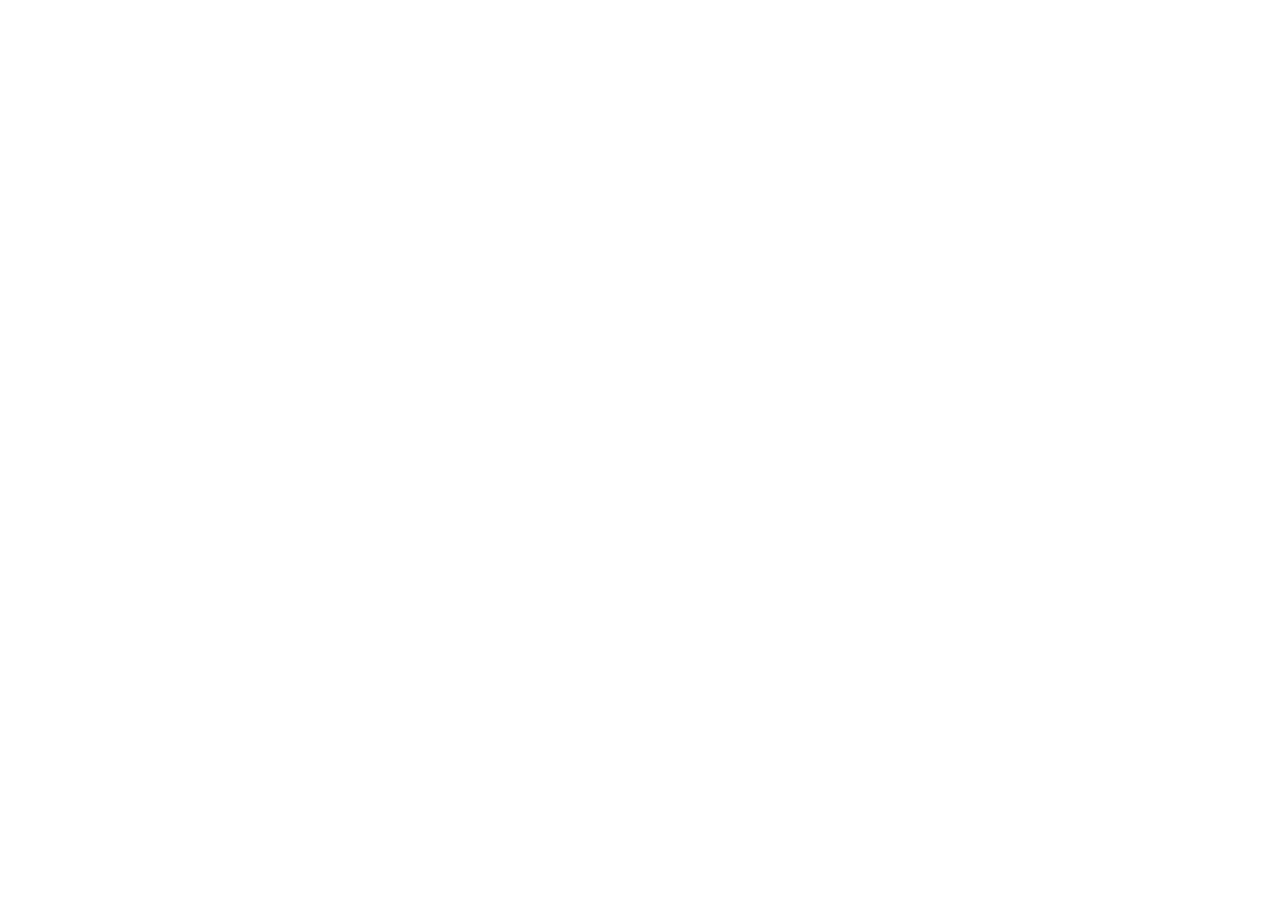
==== index.html @ 06e563d4 "folder structure of addis eats front end using html,js and css" ====
<!DOCTYPE html>
<html lang="en">
<head>
    <meta charset="UTF-8">
    <meta name="viewport" content="width=device-width, initial-scale=1.0">
    <title>Addis Eats</title>
    <style src="styles.css"></style>
</head>
<body>
    
</body>
</html>
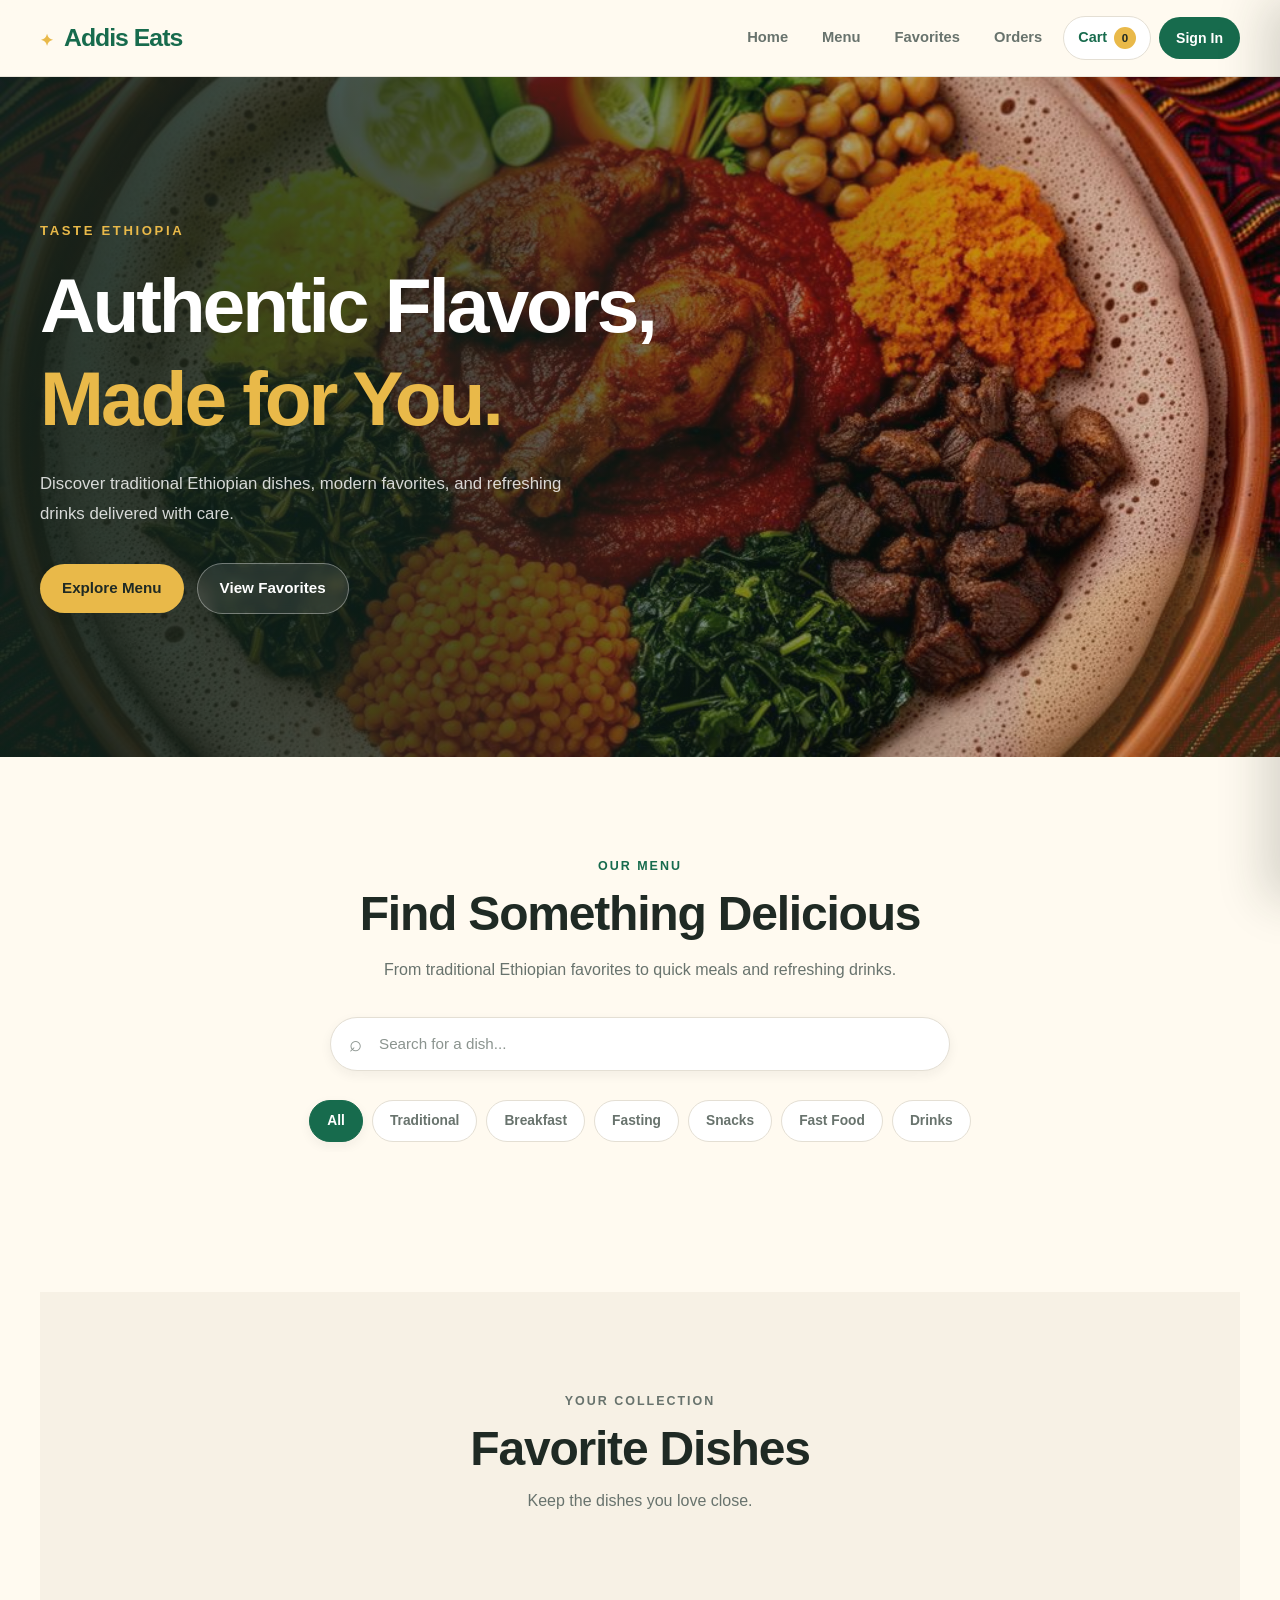
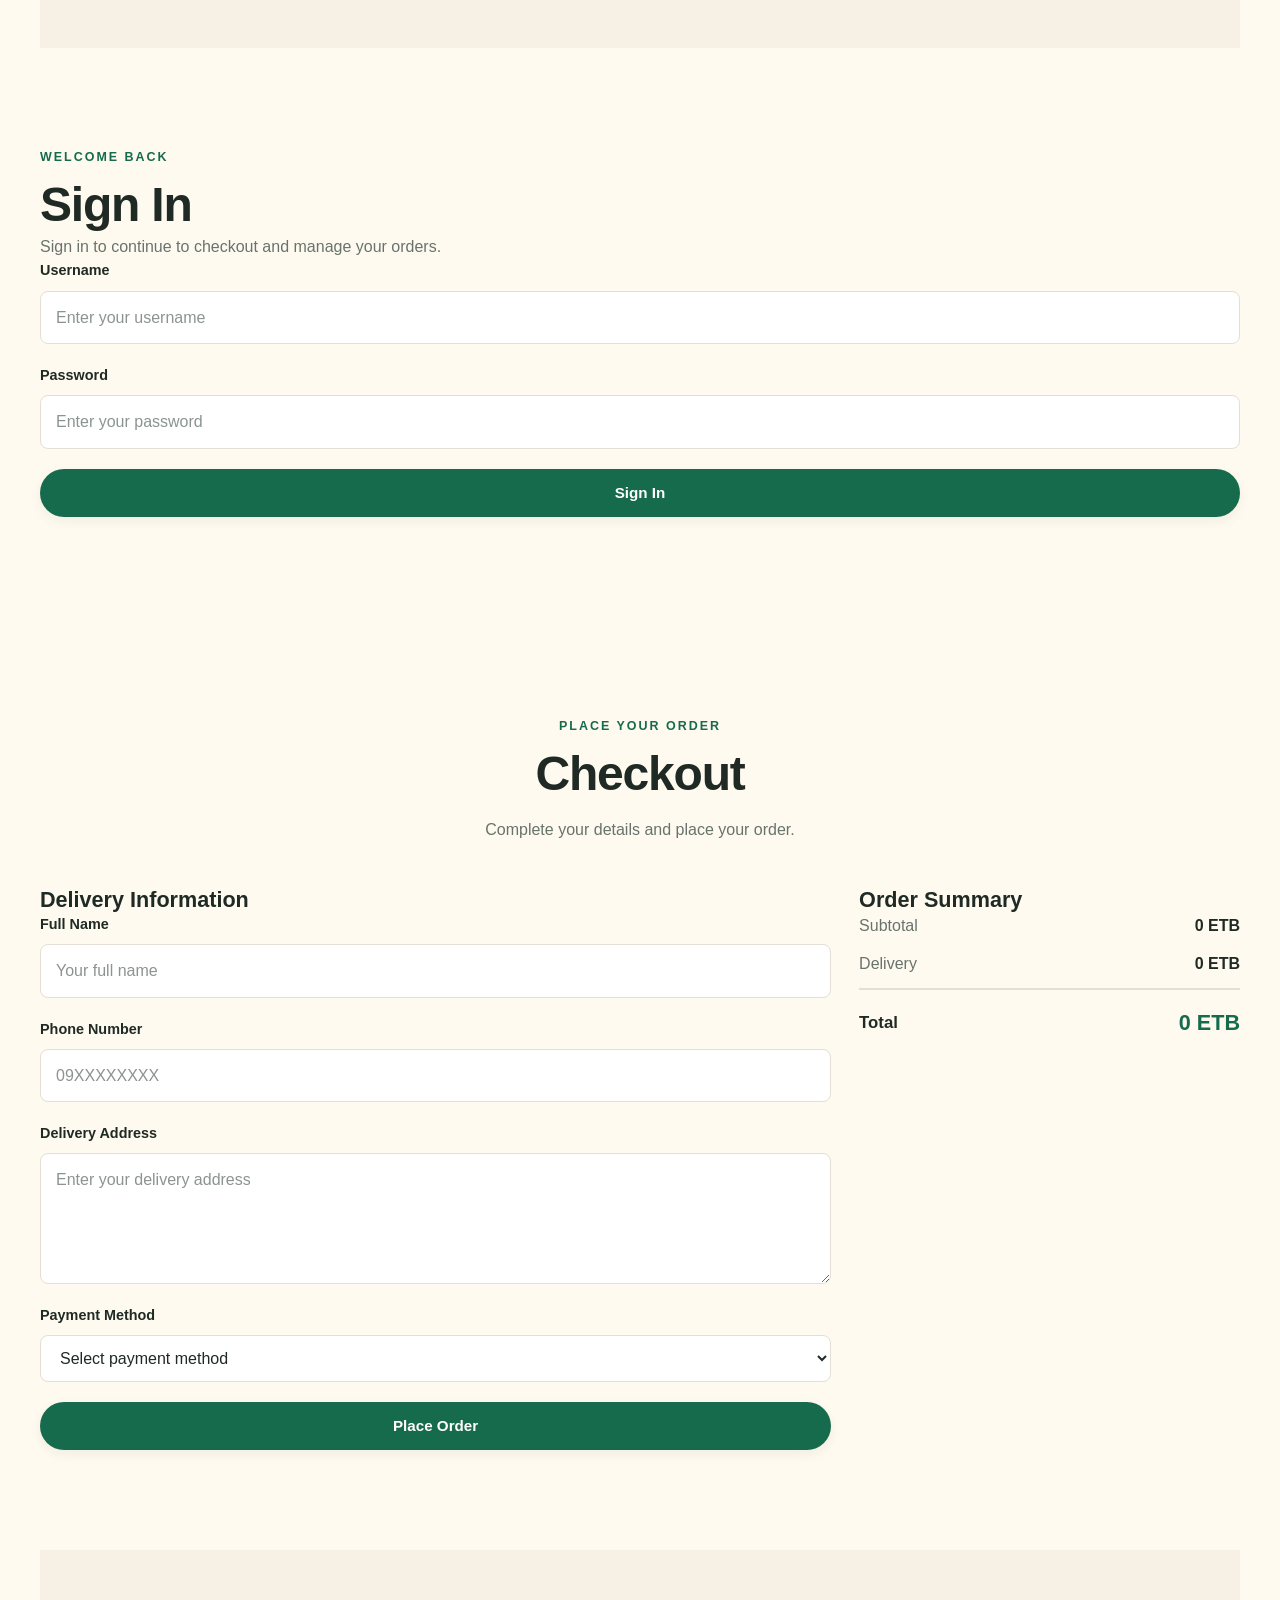
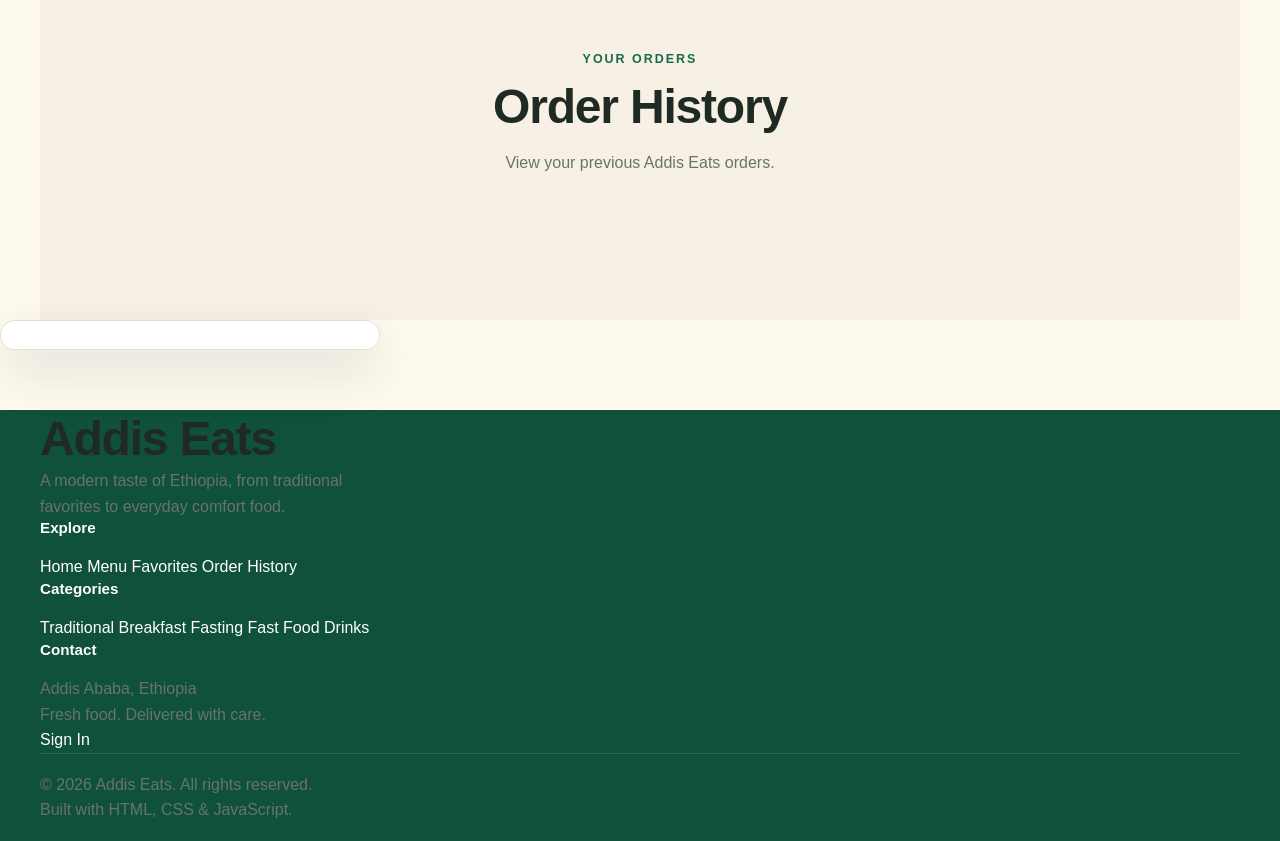
==== commit d8ff11b0: "add html and css" ====
--- a/index.html
+++ b/index.html
@@ -1,12 +1,854 @@
-<!DOCTYPE html>
+<!doctype html>
 <html lang="en">
-<head>
-    <meta charset="UTF-8">
-    <meta name="viewport" content="width=device-width, initial-scale=1.0">
+  <head>
+    <meta charset="UTF-8" />
+
+    <meta name="viewport" content="width=device-width, initial-scale=1.0" />
+
+    <meta
+      name="description"
+      content="Addis Eats - Ethiopian food ordering website"
+    />
+
     <title>Addis Eats</title>
-    <style src="styles.css"></style>
-</head>
-<body>
-    
-</body>
-</html>+
+    <link rel="stylesheet" href="css/style.css" />
+  </head>
+
+  <body>
+    <!-- =====================================================
+         NAVBAR
+    ====================================================== -->
+
+    <header class="navbar">
+      <div class="navbar-container">
+        <a href="#home" class="logo"> Addis Eats </a>
+
+        <nav class="nav-links" id="nav-links" aria-label="Main navigation">
+          <a href="#home"> Home </a>
+
+          <a href="#menu"> Menu </a>
+
+          <a href="#favorites"> Favorites </a>
+
+          <a href="#orders"> Orders </a>
+
+          <button type="button" class="cart-button" id="cart-button">
+            Cart
+            <span id="cart-count">0</span>
+          </button>
+
+          <button
+            type="button"
+            class="signin-nav-button"
+            id="signin-nav-button"
+          >
+            Sign In
+          </button>
+        </nav>
+
+        <button
+          type="button"
+          class="mobile-menu-button"
+          id="mobile-menu-button"
+          aria-label="Open navigation menu"
+          aria-expanded="false"
+        >
+          ☰
+        </button>
+      </div>
+    </header>
+
+    <!-- =====================================================
+         MAIN CONTENT
+    ====================================================== -->
+
+    <main>
+      <!-- =================================================
+             HOME / HERO
+        ================================================== -->
+
+      <section class="hero" id="home">
+        <div class="hero-content">
+          <p class="hero-label">Taste Ethiopia</p>
+
+          <h1>
+            Authentic Flavors,
+            <span>Made for You.</span>
+          </h1>
+
+          <p class="hero-description">
+            Discover traditional Ethiopian dishes, modern favorites, and
+            refreshing drinks delivered with care.
+          </p>
+
+          <div class="hero-actions">
+            <a href="#menu" class="primary-button"> Explore Menu </a>
+
+            <a href="#favorites" class="secondary-button"> View Favorites </a>
+          </div>
+        </div>
+      </section>
+
+      <!-- =================================================
+             MENU
+        ================================================== -->
+
+      <section class="menu-section" id="menu">
+        <div class="section-heading">
+          <p class="section-label">Our Menu</p>
+
+          <h2>Find Something Delicious</h2>
+
+          <p>
+            From traditional Ethiopian favorites to quick meals and refreshing
+            drinks.
+          </p>
+        </div>
+
+        <!-- SEARCH -->
+
+        <div class="menu-controls">
+          <label for="search-input" class="visually-hidden">
+            Search dishes
+          </label>
+
+          <input
+            type="search"
+            id="search-input"
+            class="search-input"
+            placeholder="Search for a dish..."
+            autocomplete="off"
+          />
+        </div>
+
+        <!-- CATEGORIES -->
+
+        <div
+          class="category-bar"
+          id="category-bar"
+          aria-label="Food categories"
+        >
+          <button
+            type="button"
+            class="category-button active"
+            data-category="all"
+          >
+            All
+          </button>
+
+          <button
+            type="button"
+            class="category-button"
+            data-category="traditional"
+          >
+            Traditional
+          </button>
+
+          <button
+            type="button"
+            class="category-button"
+            data-category="breakfast"
+          >
+            Breakfast
+          </button>
+
+          <button type="button" class="category-button" data-category="fasting">
+            Fasting
+          </button>
+
+          <button type="button" class="category-button" data-category="snacks">
+            Snacks
+          </button>
+
+          <button
+            type="button"
+            class="category-button"
+            data-category="fast-food"
+          >
+            Fast Food
+          </button>
+
+          <button type="button" class="category-button" data-category="drinks">
+            Drinks
+          </button>
+        </div>
+
+        <!-- DISH LIST -->
+
+        <div class="dish-list" id="dish-list">
+          <!-- JavaScript will render dishes -->
+        </div>
+
+        <!-- EMPTY STATE -->
+
+        <div class="empty-state" id="menu-empty-state" hidden>
+          <div class="empty-state-icon">🍽️</div>
+
+          <h3>No dishes found</h3>
+
+          <p>Try another search or choose another category.</p>
+        </div>
+
+        <!-- ERROR STATE -->
+
+        <div class="error-state" id="menu-error-state" hidden>
+          <div class="error-state-icon">⚠️</div>
+
+          <h3>Something went wrong</h3>
+
+          <p>We couldn't load the menu right now.</p>
+
+          <button type="button" id="retry-menu" class="primary-button">
+            Try Again
+          </button>
+        </div>
+      </section>
+
+      <!-- =================================================
+             FAVORITES
+        ================================================== -->
+
+      <section class="favorites-section" id="favorites">
+        <div class="section-heading">
+          <p class="section-label">Your Collection</p>
+
+          <h2>Favorite Dishes</h2>
+
+          <p>Keep the dishes you love close.</p>
+        </div>
+
+        <div class="favorites-list" id="favorites-list">
+          <!-- JavaScript will render favorites -->
+        </div>
+
+        <div class="empty-state" id="favorites-empty-state" hidden>
+          <div class="empty-state-icon">♡</div>
+
+          <h3>No favorites yet</h3>
+
+          <p>Tap the heart on a dish to save it here.</p>
+        </div>
+      </section>
+
+      <!-- =================================================
+             SIGN IN
+        ================================================== -->
+
+      <section class="auth-section" id="signin">
+        <div class="auth-card">
+          <div class="auth-heading">
+            <p class="section-label">Welcome Back</p>
+
+            <h2>Sign In</h2>
+
+            <p>Sign in to continue to checkout and manage your orders.</p>
+          </div>
+
+          <form id="signin-form" class="auth-form">
+            <div class="form-group">
+              <label for="username"> Username </label>
+
+              <input
+                type="text"
+                id="username"
+                name="username"
+                placeholder="Enter your username"
+                required
+              />
+            </div>
+
+            <div class="form-group">
+              <label for="password"> Password </label>
+
+              <input
+                type="password"
+                id="password"
+                name="password"
+                placeholder="Enter your password"
+                required
+              />
+            </div>
+
+            <p class="form-error" id="signin-error" hidden></p>
+
+            <button type="submit" class="primary-button full-width">
+              Sign In
+            </button>
+          </form>
+        </div>
+      </section>
+
+      <!-- =================================================
+             CHECKOUT / PLACE ORDER
+        ================================================== -->
+
+      <section class="checkout-section" id="checkout">
+        <div class="section-heading">
+          <p class="section-label">Place Your Order</p>
+
+          <h2>Checkout</h2>
+
+          <p>Complete your details and place your order.</p>
+        </div>
+
+        <div class="checkout-layout">
+          <!-- CHECKOUT FORM -->
+
+          <div class="checkout-card">
+            <h3>Delivery Information</h3>
+
+            <form id="checkout-form" class="checkout-form">
+              <div class="form-group">
+                <label for="customer-name"> Full Name </label>
+
+                <input
+                  type="text"
+                  id="customer-name"
+                  name="customerName"
+                  placeholder="Your full name"
+                  required
+                />
+              </div>
+
+              <div class="form-group">
+                <label for="customer-phone"> Phone Number </label>
+
+                <input
+                  type="tel"
+                  id="customer-phone"
+                  name="phone"
+                  placeholder="09XXXXXXXX"
+                  required
+                />
+              </div>
+
+              <div class="form-group">
+                <label for="customer-address"> Delivery Address </label>
+
+                <textarea
+                  id="customer-address"
+                  name="address"
+                  rows="4"
+                  placeholder="Enter your delivery address"
+                  required
+                ></textarea>
+              </div>
+
+              <div class="form-group">
+                <label for="payment-method"> Payment Method </label>
+
+                <select id="payment-method" name="paymentMethod" required>
+                  <option value="">Select payment method</option>
+
+                  <option value="cash">Cash on Delivery</option>
+
+                  <option value="telebirr">Telebirr</option>
+
+                  <option value="card">Card</option>
+                </select>
+              </div>
+
+              <p class="form-error" id="checkout-error" hidden></p>
+
+              <button type="submit" class="primary-button full-width">
+                Place Order
+              </button>
+            </form>
+          </div>
+
+          <!-- ORDER SUMMARY -->
+
+          <aside class="order-summary-card">
+            <h3>Order Summary</h3>
+
+            <div class="checkout-items" id="checkout-items">
+              <!-- JavaScript will render checkout items -->
+            </div>
+
+            <div class="summary-row">
+              <span> Subtotal </span>
+
+              <strong id="checkout-subtotal"> 0 ETB </strong>
+            </div>
+
+            <div class="summary-row">
+              <span> Delivery </span>
+
+              <strong id="checkout-delivery"> 0 ETB </strong>
+            </div>
+
+            <div class="summary-total">
+              <span> Total </span>
+
+              <strong id="checkout-total"> 0 ETB </strong>
+            </div>
+          </aside>
+        </div>
+      </section>
+
+      <!-- =================================================
+             ORDER CONFIRMATION
+        ================================================== -->
+
+      <section class="confirmation-section" id="order-confirmation" hidden>
+        <div class="confirmation-card">
+          <div class="confirmation-icon">✓</div>
+
+          <p class="section-label">Order Confirmed</p>
+
+          <h2>Thank You for Your Order!</h2>
+
+          <p>Your order has been received and is being prepared.</p>
+
+          <div class="confirmation-details">
+            <div>
+              <span> Order Number </span>
+
+              <strong id="confirmation-order-id"> — </strong>
+            </div>
+
+            <div>
+              <span> Total </span>
+
+              <strong id="confirmation-total"> 0 ETB </strong>
+            </div>
+          </div>
+
+          <div class="confirmation-actions">
+            <a href="#orders" class="primary-button"> View Order History </a>
+
+            <a href="#menu" class="secondary-button"> Continue Shopping </a>
+          </div>
+        </div>
+      </section>
+
+      <!-- =================================================
+             ORDER HISTORY
+        ================================================== -->
+
+      <section class="orders-section" id="orders">
+        <div class="section-heading">
+          <p class="section-label">Your Orders</p>
+
+          <h2>Order History</h2>
+
+          <p>View your previous Addis Eats orders.</p>
+        </div>
+
+        <div class="orders-list" id="orders-list">
+          <!-- JavaScript will render orders -->
+        </div>
+
+        <div class="empty-state" id="orders-empty-state" hidden>
+          <div class="empty-state-icon">📦</div>
+
+          <h3>No orders yet</h3>
+
+          <p>Your completed orders will appear here.</p>
+
+          <a href="#menu" class="primary-button"> Explore Menu </a>
+        </div>
+      </section>
+    </main>
+
+    <!-- =====================================================
+         CART OVERLAY
+    ====================================================== -->
+
+    <div class="cart-overlay" id="cart-overlay" hidden></div>
+
+    <!-- =====================================================
+         CART DRAWER
+    ====================================================== -->
+
+    <aside
+      class="cart-drawer"
+      id="cart-drawer"
+      aria-label="Shopping cart"
+      aria-hidden="true"
+    >
+      <div class="cart-drawer-header">
+        <div>
+          <p class="cart-label">Your Selection</p>
+
+          <h2>Your Cart</h2>
+        </div>
+
+        <button
+          type="button"
+          id="close-cart"
+          class="close-cart-button"
+          aria-label="Close cart"
+        >
+          ×
+        </button>
+      </div>
+
+      <div class="cart-drawer-items" id="cart-drawer-items">
+        <!-- JavaScript will render cart items -->
+      </div>
+
+      <div class="cart-empty-state" id="cart-empty-state" hidden>
+        <div>🛒</div>
+
+        <h3>Your cart is empty</h3>
+
+        <p>Add something delicious from the menu.</p>
+      </div>
+
+      <div class="cart-drawer-footer">
+        <div class="cart-drawer-total">
+          <span> Total </span>
+
+          <strong id="cart-total"> 0 ETB </strong>
+        </div>
+
+        <button type="button" class="checkout-button" id="checkout-button">
+          Proceed to Checkout
+        </button>
+      </div>
+    </aside>
+
+    <!-- =====================================================
+         DISH DETAILS MODAL
+    ====================================================== -->
+
+    <div class="modal-overlay" id="dish-modal" hidden>
+      <div
+        class="dish-modal"
+        role="dialog"
+        aria-modal="true"
+        aria-labelledby="dish-modal-title"
+      >
+        <button
+          type="button"
+          class="modal-close"
+          id="close-dish-modal"
+          aria-label="Close dish details"
+        >
+          ×
+        </button>
+
+        <div id="dish-modal-content">
+          <!-- JavaScript will render dish details -->
+        </div>
+      </div>
+    </div>
+
+    <!-- =====================================================
+         TOAST / IMMEDIATE FEEDBACK
+    ====================================================== -->
+
+    <div class="toast" id="toast" role="status" aria-live="polite"></div>
+
+    <!-- =====================================================
+         ADMIN LOGIN
+    ====================================================== -->
+
+    <section class="admin-login-section" id="admin-login" hidden>
+      <div class="admin-auth-card">
+        <p class="section-label">Administration</p>
+
+        <h2>Admin Login</h2>
+
+        <p>Sign in to manage Addis Eats.</p>
+
+        <form id="admin-login-form" class="auth-form">
+          <div class="form-group">
+            <label for="admin-username"> Username </label>
+
+            <input type="text" id="admin-username" required />
+          </div>
+
+          <div class="form-group">
+            <label for="admin-password"> Password </label>
+
+            <input type="password" id="admin-password" required />
+          </div>
+
+          <p class="form-error" id="admin-login-error" hidden></p>
+
+          <button type="submit" class="primary-button full-width">
+            Admin Sign In
+          </button>
+        </form>
+      </div>
+    </section>
+
+    <!-- =====================================================
+         ADMIN DASHBOARD
+    ====================================================== -->
+
+    <section class="admin-dashboard" id="admin-dashboard" hidden>
+      <div class="admin-dashboard-header">
+        <div>
+          <p class="section-label">Administration</p>
+
+          <h2>Addis Eats Dashboard</h2>
+
+          <p>Manage dishes, orders, and restaurant activity.</p>
+        </div>
+
+        <button type="button" id="admin-logout" class="secondary-button">
+          Admin Logout
+        </button>
+      </div>
+
+      <!-- ADMIN STATISTICS -->
+
+      <div class="admin-stats">
+        <div class="admin-stat-card">
+          <span> Total Orders </span>
+
+          <strong id="admin-total-orders"> 0 </strong>
+        </div>
+
+        <div class="admin-stat-card">
+          <span> Total Revenue </span>
+
+          <strong id="admin-total-revenue"> 0 ETB </strong>
+        </div>
+
+        <div class="admin-stat-card">
+          <span> Active Dishes </span>
+
+          <strong id="admin-active-dishes"> 0 </strong>
+        </div>
+
+        <div class="admin-stat-card">
+          <span> Pending Orders </span>
+
+          <strong id="admin-pending-orders"> 0 </strong>
+        </div>
+      </div>
+
+      <!-- =================================================
+             SALES / REVENUE CHART
+        ================================================== -->
+
+      <div class="admin-panel">
+        <div class="admin-panel-header">
+          <div>
+            <p class="section-label">Performance</p>
+
+            <h3>Sales by Dish</h3>
+          </div>
+        </div>
+
+        <div class="chart-container">
+          <canvas id="sales-chart" aria-label="Sales revenue chart"></canvas>
+        </div>
+      </div>
+
+      <!-- =================================================
+             DISH MANAGEMENT
+        ================================================== -->
+
+      <div class="admin-panel">
+        <div class="admin-panel-header">
+          <div>
+            <p class="section-label">Menu Management</p>
+
+            <h3>Manage Dishes</h3>
+          </div>
+
+          <button type="button" id="add-dish-button" class="primary-button">
+            Add Dish
+          </button>
+        </div>
+
+        <div class="admin-dish-list" id="admin-dish-list">
+          <!-- JavaScript will render admin dishes -->
+        </div>
+      </div>
+
+      <!-- =================================================
+             ORDER MANAGEMENT
+        ================================================== -->
+
+      <div class="admin-panel">
+        <div class="admin-panel-header">
+          <div>
+            <p class="section-label">Order Management</p>
+
+            <h3>Customer Orders</h3>
+          </div>
+        </div>
+
+        <div class="admin-order-list" id="admin-order-list">
+          <!-- JavaScript will render admin orders -->
+        </div>
+      </div>
+    </section>
+
+    <!-- =====================================================
+         ADMIN DISH FORM MODAL
+    ====================================================== -->
+
+    <div class="modal-overlay" id="admin-dish-modal" hidden>
+      <div
+        class="admin-dish-modal"
+        role="dialog"
+        aria-modal="true"
+        aria-labelledby="admin-dish-modal-title"
+      >
+        <button
+          type="button"
+          class="modal-close"
+          id="close-admin-dish-modal"
+          aria-label="Close dish form"
+        >
+          ×
+        </button>
+
+        <p class="section-label">Menu Management</p>
+
+        <h2 id="admin-dish-modal-title">Add Dish</h2>
+
+        <form id="admin-dish-form" class="admin-dish-form">
+          <input type="hidden" id="admin-dish-id" />
+
+          <div class="form-group">
+            <label for="admin-dish-name"> Dish Name </label>
+
+            <input type="text" id="admin-dish-name" required />
+          </div>
+
+          <div class="form-group">
+            <label for="admin-dish-description"> Description </label>
+
+            <textarea id="admin-dish-description" rows="3" required></textarea>
+          </div>
+
+          <div class="form-group">
+            <label for="admin-dish-price"> Price </label>
+
+            <input type="number" id="admin-dish-price" min="0" required />
+          </div>
+
+          <div class="form-group">
+            <label for="admin-dish-category"> Category </label>
+
+            <select id="admin-dish-category" required>
+              <option value="">Select category</option>
+
+              <option value="traditional">Traditional</option>
+
+              <option value="breakfast">Breakfast</option>
+
+              <option value="fasting">Fasting</option>
+
+              <option value="snacks">Snacks</option>
+
+              <option value="fast-food">Fast Food</option>
+
+              <option value="drinks">Drinks</option>
+            </select>
+          </div>
+
+          <div class="form-group checkbox-group">
+            <label>
+              <input type="checkbox" id="admin-dish-spicy" />
+
+              Spicy
+            </label>
+          </div>
+
+          <div class="form-group checkbox-group">
+            <label>
+              <input type="checkbox" id="admin-dish-enabled" checked />
+
+              Dish Enabled
+            </label>
+          </div>
+
+          <div class="admin-form-actions">
+            <button
+              type="button"
+              id="cancel-admin-dish"
+              class="secondary-button"
+            >
+              Cancel
+            </button>
+
+            <button type="submit" class="primary-button">Save Dish</button>
+          </div>
+        </form>
+      </div>
+    </div>
+
+    <!-- =====================================================
+         FOOTER
+    ====================================================== -->
+
+    <footer class="footer">
+      <div class="footer-content">
+        <!-- BRAND -->
+
+        <div class="footer-brand">
+          <h2>Addis Eats</h2>
+
+          <p>
+            A modern taste of Ethiopia, from traditional favorites to everyday
+            comfort food.
+          </p>
+        </div>
+
+        <!-- QUICK LINKS -->
+
+        <div class="footer-column">
+          <h3>Explore</h3>
+
+          <a href="#home"> Home </a>
+
+          <a href="#menu"> Menu </a>
+
+          <a href="#favorites"> Favorites </a>
+
+          <a href="#orders"> Order History </a>
+        </div>
+
+        <!-- CATEGORIES -->
+
+        <div class="footer-column">
+          <h3>Categories</h3>
+
+          <a href="#menu"> Traditional </a>
+
+          <a href="#menu"> Breakfast </a>
+
+          <a href="#menu"> Fasting </a>
+
+          <a href="#menu"> Fast Food </a>
+
+          <a href="#menu"> Drinks </a>
+        </div>
+
+        <!-- CONTACT -->
+
+        <div class="footer-column">
+          <h3>Contact</h3>
+
+          <p>Addis Ababa, Ethiopia</p>
+
+          <p>Fresh food. Delivered with care.</p>
+
+          <a href="#signin"> Sign In </a>
+        </div>
+      </div>
+
+      <div class="footer-bottom">
+        <p>© 2026 Addis Eats. All rights reserved.</p>
+
+        <p>Built with HTML, CSS & JavaScript.</p>
+      </div>
+    </footer>
+
+    <!-- =====================================================
+         JAVASCRIPT
+    ====================================================== -->
+
+    <script src="js/app.js" defer></script>
+  </body>
+</html>
--- a/css/style.css
+++ b/css/style.css
@@ -0,0 +1,4409 @@
+/* =====================================================
+   ADDIS EATS
+   Global Styles & Design Foundation
+===================================================== */
+
+/* =====================================================
+   1. ROOT VARIABLES
+===================================================== */
+
+:root {
+  --primary: #176b4d;
+  --primary-dark: #0f5139;
+  --primary-light: #e8f3ee;
+
+  --accent: #e9b949;
+  --accent-light: #fff4d6;
+
+  --background: #fffaf0;
+  --surface: #ffffff;
+  --surface-soft: #f7f1e5;
+
+  --text: #1f2a24;
+  --text-light: #68736d;
+  --text-muted: #8b948f;
+
+  --border: #e4dfd4;
+
+  --danger: #c94b4b;
+  --danger-light: #fbeaea;
+
+  --success: #2f8f5b;
+  --success-light: #e8f5ed;
+
+  --shadow-sm: 0 4px 12px rgba(31, 42, 36, 0.06);
+  --shadow-md: 0 10px 30px rgba(31, 42, 36, 0.1);
+  --shadow-lg: 0 20px 50px rgba(31, 42, 36, 0.15);
+
+  --radius-sm: 8px;
+  --radius-md: 14px;
+  --radius-lg: 22px;
+  --radius-xl: 30px;
+
+  --max-width: 1200px;
+
+  --transition: 0.25s ease;
+}
+
+/* =====================================================
+   2. RESET
+===================================================== */
+
+* {
+  margin: 0;
+  padding: 0;
+  box-sizing: border-box;
+}
+
+html {
+  scroll-behavior: smooth;
+}
+
+body {
+  min-height: 100vh;
+
+  background: var(--background);
+
+  color: var(--text);
+
+  font-family: Inter, Arial, Helvetica, sans-serif;
+
+  line-height: 1.6;
+
+  overflow-x: hidden;
+}
+
+img {
+  display: block;
+  max-width: 100%;
+}
+
+button,
+input,
+textarea,
+select {
+  font: inherit;
+}
+
+button {
+  border: none;
+  cursor: pointer;
+}
+
+a {
+  color: inherit;
+  text-decoration: none;
+}
+
+/* =====================================================
+   3. TYPOGRAPHY
+===================================================== */
+
+h1,
+h2,
+h3,
+h4 {
+  color: var(--text);
+  line-height: 1.2;
+}
+
+h1 {
+  font-size: clamp(2.5rem, 6vw, 5rem);
+  font-weight: 800;
+  letter-spacing: -0.04em;
+}
+
+h2 {
+  font-size: clamp(2rem, 4vw, 3rem);
+  font-weight: 750;
+  letter-spacing: -0.025em;
+}
+
+h3 {
+  font-size: 1.35rem;
+  font-weight: 700;
+}
+
+p {
+  color: var(--text-light);
+}
+
+.section-label {
+  margin-bottom: 8px;
+
+  color: var(--primary);
+
+  font-size: 0.78rem;
+  font-weight: 800;
+
+  letter-spacing: 0.16em;
+  text-transform: uppercase;
+}
+
+.section-heading {
+  max-width: 700px;
+
+  margin: 0 auto 45px;
+
+  text-align: center;
+}
+
+.section-heading h2 {
+  margin-bottom: 14px;
+}
+
+.section-heading p:last-child {
+  max-width: 600px;
+
+  margin: 0 auto;
+
+  font-size: 1rem;
+}
+
+/* =====================================================
+   4. MAIN CONTAINER
+===================================================== */
+
+.navbar-container,
+.footer-content,
+.footer-bottom,
+.menu-section,
+.favorites-section,
+.auth-section,
+.checkout-section,
+.confirmation-section,
+.orders-section,
+.admin-dashboard,
+.admin-login-section {
+  width: min(calc(100% - 40px), var(--max-width));
+
+  margin-left: auto;
+  margin-right: auto;
+}
+
+/* =====================================================
+   5. SECTION SPACING
+===================================================== */
+
+.menu-section,
+.favorites-section,
+.auth-section,
+.checkout-section,
+.confirmation-section,
+.orders-section {
+  padding-top: 100px;
+  padding-bottom: 100px;
+}
+
+/* =====================================================
+   6. BUTTONS
+===================================================== */
+
+.primary-button,
+.secondary-button {
+  display: inline-flex;
+
+  align-items: center;
+  justify-content: center;
+
+  min-height: 48px;
+
+  padding: 12px 22px;
+
+  border-radius: 999px;
+
+  font-size: 0.95rem;
+  font-weight: 700;
+
+  transition:
+    transform var(--transition),
+    background var(--transition),
+    color var(--transition),
+    box-shadow var(--transition);
+}
+
+.primary-button {
+  background: var(--primary);
+  color: #ffffff;
+
+  box-shadow: var(--shadow-sm);
+}
+
+.primary-button:hover {
+  background: var(--primary-dark);
+
+  transform: translateY(-2px);
+
+  box-shadow: var(--shadow-md);
+}
+
+.secondary-button {
+  background: var(--surface);
+
+  color: var(--primary);
+
+  border: 1px solid var(--border);
+}
+
+.secondary-button:hover {
+  background: var(--primary-light);
+
+  border-color: var(--primary);
+
+  transform: translateY(-2px);
+}
+
+.full-width {
+  width: 100%;
+}
+
+/* =====================================================
+   7. FORM ELEMENTS
+===================================================== */
+
+.form-group {
+  display: flex;
+
+  flex-direction: column;
+
+  gap: 8px;
+
+  margin-bottom: 20px;
+}
+
+.form-group label {
+  color: var(--text);
+
+  font-size: 0.9rem;
+  font-weight: 700;
+}
+
+.form-group input,
+.form-group textarea,
+.form-group select,
+.search-input {
+  width: 100%;
+
+  padding: 13px 15px;
+
+  background: var(--surface);
+
+  color: var(--text);
+
+  border: 1px solid var(--border);
+
+  border-radius: var(--radius-sm);
+
+  outline: none;
+
+  transition:
+    border-color var(--transition),
+    box-shadow var(--transition);
+}
+
+.form-group textarea {
+  resize: vertical;
+
+  min-height: 110px;
+}
+
+.form-group input::placeholder,
+.form-group textarea::placeholder,
+.search-input::placeholder {
+  color: var(--text-muted);
+}
+
+.form-group input:focus,
+.form-group textarea:focus,
+.form-group select:focus,
+.search-input:focus {
+  border-color: var(--primary);
+
+  box-shadow: 0 0 0 3px rgba(23, 107, 77, 0.12);
+}
+
+/* =====================================================
+   8. FORM ERRORS
+===================================================== */
+
+.form-error {
+  margin-top: 5px;
+
+  padding: 10px 12px;
+
+  background: var(--danger-light);
+
+  color: var(--danger);
+
+  border-radius: var(--radius-sm);
+
+  font-size: 0.88rem;
+}
+
+/* =====================================================
+   9. EMPTY & ERROR STATES
+===================================================== */
+
+.empty-state,
+.error-state {
+  padding: 50px 25px;
+
+  text-align: center;
+
+  background: var(--surface);
+
+  border: 1px solid var(--border);
+
+  border-radius: var(--radius-lg);
+
+  box-shadow: var(--shadow-sm);
+}
+
+.empty-state-icon,
+.error-state-icon {
+  display: flex;
+
+  align-items: center;
+  justify-content: center;
+
+  width: 60px;
+  height: 60px;
+
+  margin: 0 auto 18px;
+
+  border-radius: 50%;
+
+  background: var(--surface-soft);
+
+  font-size: 1.7rem;
+}
+
+.empty-state h3,
+.error-state h3 {
+  margin-bottom: 8px;
+}
+
+.empty-state p,
+.error-state p {
+  margin-bottom: 20px;
+}
+
+/* =====================================================
+   10. VISUALLY HIDDEN
+===================================================== */
+
+.visually-hidden {
+  position: absolute;
+
+  width: 1px;
+  height: 1px;
+
+  padding: 0;
+  margin: -1px;
+
+  overflow: hidden;
+
+  clip: rect(0, 0, 0, 0);
+
+  white-space: nowrap;
+
+  border: 0;
+}
+
+/* =====================================================
+   11. HIDDEN ELEMENTS
+===================================================== */
+
+[hidden] {
+  display: none !important;
+}
+
+/* =====================================================
+   12. SCROLLBAR
+===================================================== */
+
+::-webkit-scrollbar {
+  width: 9px;
+}
+
+::-webkit-scrollbar-track {
+  background: var(--background);
+}
+
+::-webkit-scrollbar-thumb {
+  background: #b7b9ad;
+
+  border-radius: 999px;
+}
+
+::-webkit-scrollbar-thumb:hover {
+  background: var(--primary);
+}
+
+/* =====================================================
+   13. SELECTION
+===================================================== */
+
+::selection {
+  background: var(--accent);
+  color: var(--text);
+}
+
+/* =====================================================
+   14. RESPONSIVE FOUNDATION
+===================================================== */
+
+@media (max-width: 768px) {
+  .navbar-container,
+  .footer-content,
+  .footer-bottom,
+  .menu-section,
+  .favorites-section,
+  .auth-section,
+  .checkout-section,
+  .confirmation-section,
+  .orders-section,
+  .admin-dashboard,
+  .admin-login-section {
+    width: min(calc(100% - 28px), var(--max-width));
+  }
+
+  .menu-section,
+  .favorites-section,
+  .auth-section,
+  .checkout-section,
+  .confirmation-section,
+  .orders-section {
+    padding-top: 75px;
+    padding-bottom: 75px;
+  }
+
+  .section-heading {
+    margin-bottom: 32px;
+  }
+
+  h1 {
+    font-size: clamp(2.3rem, 12vw, 3.8rem);
+  }
+}
+/* =====================================================
+   15. NAVBAR
+===================================================== */
+
+.navbar {
+  position: sticky;
+  top: 0;
+  z-index: 1000;
+
+  background: rgba(255, 250, 240, 0.94);
+
+  border-bottom: 1px solid rgba(228, 223, 212, 0.8);
+
+  backdrop-filter: blur(12px);
+}
+
+.navbar-container {
+  display: flex;
+
+  align-items: center;
+  justify-content: space-between;
+
+  min-height: 76px;
+}
+
+/* Logo */
+
+.logo {
+  color: var(--primary);
+
+  font-size: 1.55rem;
+  font-weight: 850;
+
+  letter-spacing: -0.04em;
+}
+
+.logo::before {
+  content: "✦";
+
+  margin-right: 7px;
+
+  color: var(--accent);
+
+  font-size: 1rem;
+}
+
+/* Navigation */
+
+.nav-links {
+  display: flex;
+
+  align-items: center;
+
+  gap: 8px;
+}
+
+.nav-links > a {
+  padding: 9px 13px;
+
+  color: var(--text-light);
+
+  font-size: 0.92rem;
+  font-weight: 650;
+
+  border-radius: 999px;
+
+  transition:
+    color var(--transition),
+    background var(--transition);
+}
+
+.nav-links > a:hover {
+  color: var(--primary);
+
+  background: var(--primary-light);
+}
+
+/* Cart button */
+
+.cart-button {
+  display: inline-flex;
+
+  align-items: center;
+  gap: 7px;
+
+  padding: 9px 14px;
+
+  background: var(--surface);
+
+  color: var(--primary);
+
+  border: 1px solid var(--border);
+
+  border-radius: 999px;
+
+  font-size: 0.9rem;
+  font-weight: 700;
+
+  transition:
+    background var(--transition),
+    transform var(--transition);
+}
+
+.cart-button:hover {
+  background: var(--primary-light);
+
+  transform: translateY(-1px);
+}
+
+#cart-count {
+  display: inline-flex;
+
+  align-items: center;
+  justify-content: center;
+
+  min-width: 22px;
+  height: 22px;
+
+  padding: 0 5px;
+
+  background: var(--accent);
+
+  color: var(--text);
+
+  border-radius: 50%;
+
+  font-size: 0.72rem;
+  font-weight: 800;
+}
+
+/* Sign in */
+
+.signin-nav-button {
+  padding: 10px 17px;
+
+  background: var(--primary);
+
+  color: #ffffff;
+
+  border-radius: 999px;
+
+  font-size: 0.88rem;
+  font-weight: 700;
+
+  transition:
+    background var(--transition),
+    transform var(--transition);
+}
+
+.signin-nav-button:hover {
+  background: var(--primary-dark);
+
+  transform: translateY(-1px);
+}
+
+/* Mobile menu */
+
+.mobile-menu-button {
+  display: none;
+
+  width: 42px;
+  height: 42px;
+
+  background: var(--surface);
+
+  color: var(--primary);
+
+  border: 1px solid var(--border);
+
+  border-radius: 50%;
+
+  font-size: 1.2rem;
+}
+
+/* =====================================================
+   16. HERO
+===================================================== */
+
+.hero {
+  position: relative;
+
+  min-height: 680px;
+
+  display: flex;
+
+  align-items: center;
+
+  background-image:
+    linear-gradient(
+      90deg,
+      rgba(15, 35, 27, 0.9) 0%,
+      rgba(15, 35, 27, 0.72) 38%,
+      rgba(15, 35, 27, 0.25) 75%,
+      rgba(15, 35, 27, 0.12) 100%
+    ),
+    url("../images/hero-dish.jpg");
+
+  background-size: cover;
+
+  background-position: center;
+
+  overflow: hidden;
+}
+
+/* Decorative glow */
+
+.hero::after {
+  content: "";
+
+  position: absolute;
+
+  width: 380px;
+  height: 380px;
+
+  right: -120px;
+  bottom: -170px;
+
+  background: rgba(233, 185, 73, 0.18);
+
+  border-radius: 50%;
+
+  filter: blur(10px);
+
+  pointer-events: none;
+}
+
+.hero-content {
+  position: relative;
+
+  z-index: 1;
+
+  width: min(calc(100% - 40px), var(--max-width));
+
+  margin: 0 auto;
+
+  padding: 100px 0;
+}
+
+.hero-label {
+  margin-bottom: 18px;
+
+  color: var(--accent);
+
+  font-size: 0.82rem;
+  font-weight: 800;
+
+  letter-spacing: 0.2em;
+
+  text-transform: uppercase;
+}
+
+.hero h1 {
+  max-width: 700px;
+
+  color: #ffffff;
+}
+
+.hero h1 span {
+  display: block;
+
+  color: var(--accent);
+}
+
+.hero-description {
+  max-width: 560px;
+
+  margin-top: 25px;
+
+  color: rgba(255, 255, 255, 0.82);
+
+  font-size: 1.05rem;
+
+  line-height: 1.8;
+}
+
+.hero-actions {
+  display: flex;
+
+  align-items: center;
+
+  gap: 13px;
+
+  margin-top: 34px;
+}
+
+.hero-actions .primary-button {
+  background: var(--accent);
+
+  color: var(--text);
+}
+
+.hero-actions .primary-button:hover {
+  background: #f2c866;
+}
+
+.hero-actions .secondary-button {
+  background: rgba(255, 255, 255, 0.1);
+
+  color: #ffffff;
+
+  border-color: rgba(255, 255, 255, 0.35);
+
+  backdrop-filter: blur(6px);
+}
+
+.hero-actions .secondary-button:hover {
+  background: rgba(255, 255, 255, 0.18);
+
+  border-color: rgba(255, 255, 255, 0.55);
+}
+
+/* =====================================================
+   17. HERO MOBILE
+===================================================== */
+
+@media (max-width: 768px) {
+  .navbar-container {
+    min-height: 68px;
+  }
+
+  .mobile-menu-button {
+    display: block;
+  }
+
+  .nav-links {
+    position: absolute;
+
+    top: 68px;
+    left: 14px;
+    right: 14px;
+
+    display: none;
+
+    flex-direction: column;
+
+    align-items: stretch;
+
+    padding: 14px;
+
+    background: rgba(255, 250, 240, 0.98);
+
+    border: 1px solid var(--border);
+
+    border-radius: var(--radius-md);
+
+    box-shadow: var(--shadow-lg);
+  }
+
+  .nav-links.active {
+    display: flex;
+  }
+
+  .nav-links > a,
+  .cart-button,
+  .signin-nav-button {
+    width: 100%;
+
+    justify-content: center;
+
+    text-align: center;
+  }
+
+  .hero {
+    min-height: 620px;
+
+    background-position: 60% center;
+  }
+
+  .hero-content {
+    width: min(calc(100% - 28px), var(--max-width));
+
+    padding: 80px 0;
+  }
+
+  .hero-description {
+    font-size: 0.98rem;
+  }
+
+  .hero-actions {
+    flex-direction: column;
+
+    align-items: stretch;
+
+    max-width: 280px;
+  }
+
+  .hero-actions .primary-button,
+  .hero-actions .secondary-button {
+    width: 100%;
+  }
+}
+
+/* =====================================================
+    18. MENU SECTION
+ ====================================================== */
+
+.menu-section {
+  position: relative;
+}
+
+/* Menu heading */
+
+.menu-section .section-heading {
+  margin-bottom: 35px;
+}
+
+/* =====================================================
+   19. MENU CONTROLS
+===================================================== */
+
+.menu-controls {
+  max-width: 620px;
+
+  margin: 0 auto 25px;
+
+  position: relative;
+}
+
+.search-input {
+  min-height: 54px;
+
+  padding-left: 48px;
+
+  border-radius: 999px;
+
+  background: var(--surface);
+
+  box-shadow: var(--shadow-sm);
+
+  font-size: 0.95rem;
+}
+
+/* Search icon */
+
+.menu-controls::before {
+  content: "⌕";
+
+  position: absolute;
+
+  left: 19px;
+  top: 50%;
+
+  transform: translateY(-50%);
+
+  z-index: 1;
+
+  color: var(--text-muted);
+
+  font-size: 1.35rem;
+
+  pointer-events: none;
+}
+
+/* =====================================================
+   20. CATEGORY BAR
+===================================================== */
+
+.category-bar {
+  display: flex;
+
+  align-items: center;
+
+  justify-content: center;
+
+  gap: 9px;
+
+  margin-bottom: 40px;
+
+  overflow-x: auto;
+
+  padding: 4px 2px 10px;
+
+  scrollbar-width: thin;
+}
+
+.category-button {
+  flex-shrink: 0;
+
+  padding: 9px 17px;
+
+  background: var(--surface);
+
+  color: var(--text-light);
+
+  border: 1px solid var(--border);
+
+  border-radius: 999px;
+
+  font-size: 0.86rem;
+  font-weight: 700;
+
+  transition:
+    color var(--transition),
+    background var(--transition),
+    border-color var(--transition),
+    transform var(--transition);
+}
+
+.category-button:hover {
+  color: var(--primary);
+
+  background: var(--primary-light);
+
+  border-color: rgba(23, 107, 77, 0.25);
+
+  transform: translateY(-1px);
+}
+
+.category-button.active {
+  background: var(--primary);
+
+  color: #ffffff;
+
+  border-color: var(--primary);
+
+  box-shadow: var(--shadow-sm);
+}
+
+.category-button.active:hover {
+  background: var(--primary-dark);
+
+  color: #ffffff;
+}
+
+/* =====================================================
+   21. DISH LIST
+===================================================== */
+
+.dish-list {
+  display: grid;
+
+  grid-template-columns: repeat(3, minmax(0, 1fr));
+
+  gap: 24px;
+}
+
+/* =====================================================
+   22. MENU RESPONSIVE
+===================================================== */
+
+@media (max-width: 1000px) {
+  .dish-list {
+    grid-template-columns: repeat(2, minmax(0, 1fr));
+  }
+
+  .category-bar {
+    justify-content: flex-start;
+  }
+}
+
+@media (max-width: 600px) {
+  .dish-list {
+    grid-template-columns: 1fr;
+
+    gap: 18px;
+  }
+
+  .menu-controls {
+    margin-bottom: 18px;
+  }
+
+  .category-bar {
+    justify-content: flex-start;
+
+    margin-bottom: 30px;
+  }
+
+  .category-button {
+    padding: 8px 14px;
+
+    font-size: 0.82rem;
+  }
+}
+/* =====================================================
+   23. DISH CARD
+===================================================== */
+
+.dish-card {
+  position: relative;
+
+  display: flex;
+  flex-direction: column;
+
+  overflow: hidden;
+
+  background: var(--surface);
+
+  border: 1px solid var(--border);
+
+  border-radius: var(--radius-lg);
+
+  box-shadow: var(--shadow-sm);
+
+  transition:
+    transform var(--transition),
+    box-shadow var(--transition),
+    border-color var(--transition);
+}
+
+.dish-card:hover {
+  transform: translateY(-6px);
+
+  border-color: rgba(23, 107, 77, 0.2);
+
+  box-shadow: var(--shadow-lg);
+}
+
+/* =====================================================
+   24. DISH IMAGE
+===================================================== */
+
+.dish-image-wrapper {
+  position: relative;
+
+  height: 230px;
+
+  overflow: hidden;
+
+  background: var(--surface-soft);
+}
+
+.dish-image {
+  width: 100%;
+  height: 100%;
+
+  object-fit: cover;
+
+  transition: transform 0.5s ease;
+}
+
+.dish-card:hover .dish-image {
+  transform: scale(1.05);
+}
+
+/* =====================================================
+   25. FAVORITE BUTTON
+===================================================== */
+
+.favorite-button {
+  position: absolute;
+
+  top: 14px;
+  right: 14px;
+
+  display: flex;
+
+  align-items: center;
+  justify-content: center;
+
+  width: 40px;
+  height: 40px;
+
+  background: rgba(255, 255, 255, 0.92);
+
+  color: var(--text-light);
+
+  border: 1px solid rgba(255, 255, 255, 0.7);
+
+  border-radius: 50%;
+
+  font-size: 1.15rem;
+
+  box-shadow: var(--shadow-sm);
+
+  backdrop-filter: blur(8px);
+
+  transition:
+    transform var(--transition),
+    color var(--transition),
+    background var(--transition);
+}
+
+.favorite-button:hover {
+  transform: scale(1.08);
+
+  color: var(--danger);
+
+  background: #ffffff;
+}
+
+.favorite-button.active {
+  color: var(--danger);
+
+  background: var(--danger-light);
+}
+
+/* =====================================================
+   26. DISH BADGES
+===================================================== */
+
+.dish-badges {
+  position: absolute;
+
+  left: 14px;
+  bottom: 14px;
+
+  display: flex;
+
+  gap: 7px;
+}
+
+.dish-badge {
+  padding: 5px 9px;
+
+  background: rgba(255, 255, 255, 0.92);
+
+  color: var(--primary);
+
+  border-radius: 999px;
+
+  font-size: 0.7rem;
+  font-weight: 800;
+
+  backdrop-filter: blur(6px);
+}
+
+.dish-badge.spicy {
+  color: var(--danger);
+
+  background: rgba(255, 255, 255, 0.94);
+}
+
+/* =====================================================
+   27. DISH CONTENT
+===================================================== */
+
+.dish-content {
+  display: flex;
+
+  flex: 1;
+
+  flex-direction: column;
+
+  padding: 20px;
+}
+
+.dish-category {
+  margin-bottom: 7px;
+
+  color: var(--primary);
+
+  font-size: 0.72rem;
+  font-weight: 800;
+
+  letter-spacing: 0.1em;
+
+  text-transform: uppercase;
+}
+
+.dish-name {
+  margin-bottom: 8px;
+
+  font-size: 1.25rem;
+}
+
+.dish-description {
+  display: -webkit-box;
+
+  margin-bottom: 18px;
+
+  color: var(--text-light);
+
+  font-size: 0.9rem;
+
+  line-height: 1.6;
+
+  overflow: hidden;
+
+  -webkit-box-orient: vertical;
+  -webkit-line-clamp: 2;
+}
+
+/* =====================================================
+   28. DISH FOOTER
+===================================================== */
+
+.dish-footer {
+  display: flex;
+
+  align-items: center;
+  justify-content: space-between;
+
+  gap: 12px;
+
+  margin-top: auto;
+}
+
+.dish-price {
+  color: var(--primary);
+
+  font-size: 1.15rem;
+  font-weight: 850;
+}
+
+.dish-price small {
+  margin-left: 3px;
+
+  color: var(--text-muted);
+
+  font-size: 0.7rem;
+  font-weight: 700;
+}
+
+.dish-actions {
+  display: flex;
+
+  align-items: center;
+
+  gap: 7px;
+}
+
+.view-dish-button {
+  width: 40px;
+  height: 40px;
+
+  display: flex;
+
+  align-items: center;
+  justify-content: center;
+
+  background: var(--surface-soft);
+
+  color: var(--primary);
+
+  border: 1px solid var(--border);
+
+  border-radius: 50%;
+
+  transition:
+    background var(--transition),
+    transform var(--transition);
+}
+
+.view-dish-button:hover {
+  background: var(--primary-light);
+
+  transform: translateY(-2px);
+}
+
+.add-to-cart-button {
+  min-height: 40px;
+
+  padding: 9px 15px;
+
+  background: var(--primary);
+
+  color: #ffffff;
+
+  border-radius: 999px;
+
+  font-size: 0.82rem;
+  font-weight: 750;
+
+  transition:
+    background var(--transition),
+    transform var(--transition);
+}
+
+.add-to-cart-button:hover {
+  background: var(--primary-dark);
+
+  transform: translateY(-2px);
+}
+
+.add-to-cart-button.added {
+  background: var(--success);
+}
+
+/* =====================================================
+   29. IMMEDIATE ADD-TO-CART FEEDBACK
+===================================================== */
+
+.dish-card.added-feedback {
+  animation: addedPulse 0.55s ease;
+}
+
+@keyframes addedPulse {
+  0% {
+    transform: scale(1);
+  }
+
+  45% {
+    transform: scale(1.025);
+  }
+
+  100% {
+    transform: scale(1);
+  }
+}
+
+/* =====================================================
+   30. SKELETON LOADING
+===================================================== */
+
+.skeleton-card {
+  overflow: hidden;
+
+  background: var(--surface);
+
+  border: 1px solid var(--border);
+
+  border-radius: var(--radius-lg);
+
+  box-shadow: var(--shadow-sm);
+}
+
+.skeleton-image {
+  height: 230px;
+
+  background: linear-gradient(90deg, #eee8dc 25%, #f8f3e9 50%, #eee8dc 75%);
+
+  background-size: 200% 100%;
+
+  animation: skeletonLoading 1.5s infinite;
+}
+
+.skeleton-content {
+  padding: 20px;
+}
+
+.skeleton-line {
+  height: 13px;
+
+  margin-bottom: 12px;
+
+  background: linear-gradient(90deg, #eee8dc 25%, #f8f3e9 50%, #eee8dc 75%);
+
+  background-size: 200% 100%;
+
+  border-radius: 999px;
+
+  animation: skeletonLoading 1.5s infinite;
+}
+
+.skeleton-line.short {
+  width: 35%;
+}
+
+.skeleton-line.medium {
+  width: 65%;
+}
+
+.skeleton-line.long {
+  width: 90%;
+}
+
+.skeleton-button {
+  width: 90px;
+  height: 38px;
+
+  margin-top: 8px;
+
+  background: linear-gradient(90deg, #eee8dc 25%, #f8f3e9 50%, #eee8dc 75%);
+
+  background-size: 200% 100%;
+
+  border-radius: 999px;
+
+  animation: skeletonLoading 1.5s infinite;
+}
+
+@keyframes skeletonLoading {
+  0% {
+    background-position: 200% 0;
+  }
+
+  100% {
+    background-position: -200% 0;
+  }
+}
+
+/* =====================================================
+   31. DISH CARD MOBILE
+===================================================== */
+
+@media (max-width: 600px) {
+  .dish-image-wrapper,
+  .skeleton-image {
+    height: 220px;
+  }
+
+  .dish-content,
+  .skeleton-content {
+    padding: 17px;
+  }
+
+  .dish-name {
+    font-size: 1.15rem;
+  }
+
+  .add-to-cart-button {
+    padding-left: 13px;
+    padding-right: 13px;
+  }
+}
+
+/* =========================================================
+   FAVORITES
+   ========================================================= */
+
+.favorites-section {
+  background: var(--surface-soft);
+}
+
+.favorites-section .section-heading {
+  text-align: center;
+  max-width: 700px;
+  margin: 0 auto 35px;
+}
+
+.favorites-section .section-heading h2 {
+  margin-bottom: 10px;
+}
+
+.favorites-section .section-heading p {
+  color: var(--text-light);
+}
+
+/* Favorites list uses the same dish-card system */
+#favorites-list {
+  display: grid;
+  grid-template-columns: repeat(3, minmax(0, 1fr));
+  gap: 24px;
+}
+
+/* Empty favorites state */
+.favorites-empty {
+  max-width: 600px;
+  margin: 0 auto;
+  padding: 55px 25px;
+  text-align: center;
+  background: var(--surface);
+  border: 1px solid var(--border);
+  border-radius: var(--radius-lg);
+  box-shadow: var(--shadow-sm);
+}
+
+.favorites-empty-icon {
+  width: 70px;
+  height: 70px;
+  margin: 0 auto 18px;
+  display: flex;
+  align-items: center;
+  justify-content: center;
+  border-radius: 50%;
+  background: var(--danger-light);
+  color: var(--danger);
+  font-size: 1.8rem;
+}
+
+.favorites-empty h3 {
+  margin-bottom: 8px;
+}
+
+.favorites-empty p {
+  margin-bottom: 22px;
+  color: var(--text-light);
+}
+
+/* =========================================================
+   SIGN IN / AUTH
+   ========================================================= */
+
+.signin-section {
+  min-height: calc(100vh - 80px);
+  display: flex;
+  align-items: center;
+  justify-content: center;
+  padding: 70px 20px;
+  background:
+    radial-gradient(
+      circle at top left,
+      rgba(233, 185, 73, 0.14),
+      transparent 35%
+    ),
+    var(--background);
+}
+
+.signin-container {
+  width: 100%;
+  max-width: 460px;
+}
+
+.signin-card {
+  padding: 38px;
+  background: var(--surface);
+  border: 1px solid var(--border);
+  border-radius: var(--radius-xl);
+  box-shadow: var(--shadow-lg);
+}
+
+.signin-header {
+  margin-bottom: 30px;
+  text-align: center;
+}
+
+.signin-icon {
+  width: 64px;
+  height: 64px;
+  margin: 0 auto 18px;
+  display: flex;
+  align-items: center;
+  justify-content: center;
+  border-radius: 18px;
+  background: var(--primary-light);
+  color: var(--primary);
+  font-size: 1.6rem;
+}
+
+.signin-header h2 {
+  margin-bottom: 8px;
+  font-size: 1.8rem;
+}
+
+.signin-header p {
+  color: var(--text-light);
+  font-size: 0.95rem;
+}
+
+/* Auth form */
+.signin-form {
+  display: flex;
+  flex-direction: column;
+  gap: 18px;
+}
+
+.signin-form .form-group {
+  display: flex;
+  flex-direction: column;
+  gap: 8px;
+}
+
+.signin-form label {
+  font-size: 0.9rem;
+  font-weight: 750;
+  color: var(--text);
+}
+
+.signin-form input {
+  width: 100%;
+  min-height: 48px;
+  padding: 12px 14px;
+  border: 1px solid var(--border);
+  border-radius: var(--radius-md);
+  background: var(--background);
+  color: var(--text);
+  outline: none;
+  transition:
+    border-color var(--transition),
+    box-shadow var(--transition),
+    background var(--transition);
+}
+
+.signin-form input:focus {
+  border-color: var(--primary);
+  background: var(--surface);
+  box-shadow: 0 0 0 4px rgba(23, 107, 77, 0.1);
+}
+
+.signin-form input::placeholder {
+  color: var(--text-muted);
+}
+
+.signin-submit {
+  width: 100%;
+  min-height: 50px;
+  margin-top: 5px;
+  border: none;
+  border-radius: 999px;
+  background: var(--primary);
+  color: #ffffff;
+  font-weight: 800;
+  cursor: pointer;
+  transition:
+    background var(--transition),
+    transform var(--transition),
+    box-shadow var(--transition);
+}
+
+.signin-submit:hover {
+  background: var(--primary-dark);
+  transform: translateY(-2px);
+  box-shadow: var(--shadow-md);
+}
+
+.signin-footer {
+  margin-top: 22px;
+  text-align: center;
+  color: var(--text-light);
+  font-size: 0.9rem;
+}
+
+.signin-footer button,
+.signin-footer a {
+  color: var(--primary);
+  font-weight: 750;
+}
+
+/* Auth error */
+.auth-error {
+  display: none;
+  margin-bottom: 18px;
+  padding: 12px 14px;
+  border: 1px solid rgba(201, 75, 75, 0.2);
+  border-radius: var(--radius-md);
+  background: var(--danger-light);
+  color: var(--danger);
+  font-size: 0.9rem;
+}
+
+.auth-error.show {
+  display: block;
+}
+
+/* Logged-in user indicator */
+.user-account {
+  display: flex;
+  align-items: center;
+  gap: 10px;
+}
+
+.user-avatar {
+  width: 36px;
+  height: 36px;
+  display: flex;
+  align-items: center;
+  justify-content: center;
+  border-radius: 50%;
+  background: var(--primary-light);
+  color: var(--primary);
+  font-weight: 800;
+}
+
+.user-name {
+  font-weight: 700;
+  color: var(--text);
+}
+
+/* Logout button */
+.logout-button {
+  border: 1px solid var(--border);
+  background: transparent;
+  color: var(--text);
+  cursor: pointer;
+  transition:
+    border-color var(--transition),
+    color var(--transition),
+    background var(--transition);
+}
+
+.logout-button:hover {
+  border-color: var(--danger);
+  background: var(--danger-light);
+  color: var(--danger);
+}
+
+/* =========================================================
+   RESPONSIVE
+   ========================================================= */
+
+@media (max-width: 1000px) {
+  #favorites-list {
+    grid-template-columns: repeat(2, minmax(0, 1fr));
+  }
+}
+
+@media (max-width: 600px) {
+  .favorites-section .section-heading {
+    margin-bottom: 25px;
+  }
+
+  #favorites-list {
+    grid-template-columns: 1fr;
+    gap: 18px;
+  }
+
+  .favorites-empty {
+    padding: 40px 20px;
+  }
+
+  .signin-section {
+    min-height: auto;
+    padding: 45px 16px;
+  }
+
+  .signin-card {
+    padding: 28px 20px;
+    border-radius: var(--radius-lg);
+  }
+
+  .signin-header h2 {
+    font-size: 1.55rem;
+  }
+} /* =========================================================
+   CHECKOUT / PLACE ORDER
+   ========================================================= */
+
+.checkout-section {
+  background: var(--background);
+}
+
+.checkout-header {
+  max-width: 760px;
+  margin: 0 auto 35px;
+  text-align: center;
+}
+
+.checkout-header h2 {
+  margin-bottom: 10px;
+}
+
+.checkout-header p {
+  color: var(--text-light);
+}
+
+/* Main checkout layout */
+.checkout-layout {
+  display: grid;
+  grid-template-columns: minmax(0, 1.35fr) minmax(320px, 0.65fr);
+  gap: 28px;
+  align-items: start;
+}
+
+/* Checkout form card */
+.checkout-form-card {
+  padding: 30px;
+  background: var(--surface);
+  border: 1px solid var(--border);
+  border-radius: var(--radius-lg);
+  box-shadow: var(--shadow-sm);
+}
+
+.checkout-form-card h3 {
+  margin-bottom: 22px;
+}
+
+/* Form sections */
+.checkout-form-section {
+  padding-bottom: 24px;
+  margin-bottom: 24px;
+  border-bottom: 1px solid var(--border);
+}
+
+.checkout-form-section:last-child {
+  padding-bottom: 0;
+  margin-bottom: 0;
+  border-bottom: none;
+}
+
+.checkout-form-section-title {
+  display: flex;
+  align-items: center;
+  gap: 10px;
+  margin-bottom: 18px;
+  font-size: 1rem;
+  font-weight: 800;
+}
+
+.checkout-step-number {
+  width: 30px;
+  height: 30px;
+  flex-shrink: 0;
+  display: flex;
+  align-items: center;
+  justify-content: center;
+  border-radius: 50%;
+  background: var(--primary);
+  color: #ffffff;
+  font-size: 0.85rem;
+}
+
+/* Form grid */
+.checkout-form-grid {
+  display: grid;
+  grid-template-columns: repeat(2, minmax(0, 1fr));
+  gap: 17px;
+}
+
+.checkout-form-group {
+  display: flex;
+  flex-direction: column;
+  gap: 7px;
+}
+
+.checkout-form-group.full-width {
+  grid-column: 1 / -1;
+}
+
+.checkout-form-group label {
+  font-size: 0.88rem;
+  font-weight: 750;
+}
+
+.checkout-form-group input,
+.checkout-form-group textarea,
+.checkout-form-group select {
+  width: 100%;
+  padding: 12px 14px;
+  border: 1px solid var(--border);
+  border-radius: var(--radius-md);
+  background: var(--background);
+  color: var(--text);
+  outline: none;
+  transition:
+    border-color var(--transition),
+    box-shadow var(--transition),
+    background var(--transition);
+}
+
+.checkout-form-group input,
+.checkout-form-group select {
+  min-height: 48px;
+}
+
+.checkout-form-group textarea {
+  min-height: 105px;
+  resize: vertical;
+}
+
+.checkout-form-group input:focus,
+.checkout-form-group textarea:focus,
+.checkout-form-group select:focus {
+  border-color: var(--primary);
+  background: var(--surface);
+  box-shadow: 0 0 0 4px rgba(23, 107, 77, 0.1);
+}
+
+.checkout-form-group input::placeholder,
+.checkout-form-group textarea::placeholder {
+  color: var(--text-muted);
+}
+
+/* Payment methods */
+.payment-methods {
+  display: grid;
+  grid-template-columns: repeat(3, minmax(0, 1fr));
+  gap: 12px;
+}
+
+.payment-option {
+  position: relative;
+}
+
+.payment-option input {
+  position: absolute;
+  opacity: 0;
+  pointer-events: none;
+}
+
+.payment-option label {
+  min-height: 105px;
+  padding: 16px 10px;
+  display: flex;
+  flex-direction: column;
+  align-items: center;
+  justify-content: center;
+  gap: 8px;
+  text-align: center;
+  border: 1px solid var(--border);
+  border-radius: var(--radius-md);
+  background: var(--surface);
+  color: var(--text);
+  cursor: pointer;
+  transition:
+    border-color var(--transition),
+    background var(--transition),
+    transform var(--transition);
+}
+
+.payment-option label:hover {
+  border-color: var(--primary);
+  transform: translateY(-2px);
+}
+
+.payment-option input:checked + label {
+  border-color: var(--primary);
+  background: var(--primary-light);
+  color: var(--primary);
+  box-shadow: 0 0 0 2px rgba(23, 107, 77, 0.1);
+}
+
+.payment-icon {
+  font-size: 1.5rem;
+}
+
+.payment-name {
+  font-size: 0.85rem;
+  font-weight: 750;
+}
+
+/* Checkout submit */
+.place-order-button {
+  width: 100%;
+  min-height: 54px;
+  margin-top: 25px;
+  border: none;
+  border-radius: 999px;
+  background: var(--primary);
+  color: #ffffff;
+  font-size: 1rem;
+  font-weight: 850;
+  cursor: pointer;
+  transition:
+    background var(--transition),
+    transform var(--transition),
+    box-shadow var(--transition);
+}
+
+.place-order-button:hover {
+  background: var(--primary-dark);
+  transform: translateY(-2px);
+  box-shadow: var(--shadow-md);
+}
+
+.place-order-button:disabled {
+  opacity: 0.65;
+  cursor: not-allowed;
+  transform: none;
+}
+
+/* =========================================================
+   ORDER SUMMARY
+   ========================================================= */
+
+.order-summary {
+  position: sticky;
+  top: 105px;
+  padding: 26px;
+  background: var(--surface);
+  border: 1px solid var(--border);
+  border-radius: var(--radius-lg);
+  box-shadow: var(--shadow-sm);
+}
+
+.order-summary h3 {
+  margin-bottom: 20px;
+}
+
+.order-summary-list {
+  display: flex;
+  flex-direction: column;
+  gap: 14px;
+  max-height: 400px;
+  overflow-y: auto;
+  padding-right: 4px;
+}
+
+.order-summary-item {
+  display: grid;
+  grid-template-columns: 58px minmax(0, 1fr) auto;
+  gap: 12px;
+  align-items: center;
+}
+
+.order-summary-item-image {
+  width: 58px;
+  height: 58px;
+  overflow: hidden;
+  border-radius: 12px;
+  background: var(--surface-soft);
+}
+
+.order-summary-item-image img {
+  width: 100%;
+  height: 100%;
+  object-fit: cover;
+}
+
+.order-summary-item-info {
+  min-width: 0;
+}
+
+.order-summary-item-name {
+  margin-bottom: 3px;
+  overflow: hidden;
+  font-size: 0.9rem;
+  font-weight: 750;
+  white-space: nowrap;
+  text-overflow: ellipsis;
+}
+
+.order-summary-item-quantity {
+  color: var(--text-light);
+  font-size: 0.8rem;
+}
+
+.order-summary-item-price {
+  color: var(--primary);
+  font-size: 0.9rem;
+  font-weight: 800;
+}
+
+.summary-divider {
+  height: 1px;
+  margin: 20px 0;
+  background: var(--border);
+}
+
+.summary-row {
+  display: flex;
+  align-items: center;
+  justify-content: space-between;
+  gap: 15px;
+  margin-bottom: 12px;
+  color: var(--text-light);
+}
+
+.summary-row strong {
+  color: var(--text);
+}
+
+.summary-total {
+  display: flex;
+  align-items: center;
+  justify-content: space-between;
+  gap: 15px;
+  padding-top: 16px;
+  margin-top: 8px;
+  border-top: 2px solid var(--border);
+}
+
+.summary-total span {
+  font-size: 1.05rem;
+  font-weight: 800;
+}
+
+.summary-total strong {
+  color: var(--primary);
+  font-size: 1.35rem;
+}
+
+/* Empty checkout cart */
+.checkout-empty {
+  padding: 30px 20px;
+  text-align: center;
+  color: var(--text-light);
+}
+
+.checkout-empty-icon {
+  margin-bottom: 12px;
+  font-size: 2rem;
+}
+
+/* Checkout error */
+.checkout-error {
+  display: none;
+  margin-top: 18px;
+  padding: 13px 15px;
+  border: 1px solid rgba(201, 75, 75, 0.2);
+  border-radius: var(--radius-md);
+  background: var(--danger-light);
+  color: var(--danger);
+  font-size: 0.9rem;
+}
+
+.checkout-error.show {
+  display: block;
+}
+
+/* =========================================================
+   ORDER CONFIRMATION
+   ========================================================= */
+
+.order-confirmation {
+  max-width: 700px;
+  margin: 0 auto;
+  padding: 55px 30px;
+  text-align: center;
+  background: var(--surface);
+  border: 1px solid var(--border);
+  border-radius: var(--radius-xl);
+  box-shadow: var(--shadow-lg);
+}
+
+.confirmation-icon {
+  width: 82px;
+  height: 82px;
+  margin: 0 auto 22px;
+  display: flex;
+  align-items: center;
+  justify-content: center;
+  border-radius: 50%;
+  background: var(--success-light);
+  color: var(--success);
+  font-size: 2.2rem;
+}
+
+.order-confirmation h2 {
+  margin-bottom: 10px;
+}
+
+.order-confirmation p {
+  color: var(--text-light);
+}
+
+.order-number {
+  display: inline-flex;
+  align-items: center;
+  gap: 8px;
+  margin: 22px 0;
+  padding: 10px 16px;
+  border-radius: 999px;
+  background: var(--primary-light);
+  color: var(--primary);
+  font-weight: 800;
+}
+
+.confirmation-actions {
+  display: flex;
+  justify-content: center;
+  gap: 12px;
+  margin-top: 25px;
+}
+
+/* =========================================================
+   RESPONSIVE CHECKOUT
+   ========================================================= */
+
+@media (max-width: 900px) {
+  .checkout-layout {
+    grid-template-columns: 1fr;
+  }
+
+  .order-summary {
+    position: static;
+  }
+}
+
+@media (max-width: 600px) {
+  .checkout-form-card,
+  .order-summary {
+    padding: 20px;
+    border-radius: var(--radius-lg);
+  }
+
+  .checkout-form-grid {
+    grid-template-columns: 1fr;
+  }
+
+  .checkout-form-group.full-width {
+    grid-column: auto;
+  }
+
+  .payment-methods {
+    grid-template-columns: 1fr;
+  }
+
+  .payment-option label {
+    min-height: 72px;
+    flex-direction: row;
+    justify-content: flex-start;
+    padding: 14px;
+    text-align: left;
+  }
+
+  .order-summary-item {
+    grid-template-columns: 50px minmax(0, 1fr) auto;
+    gap: 9px;
+  }
+
+  .order-summary-item-image {
+    width: 50px;
+    height: 50px;
+  }
+
+  .order-confirmation {
+    padding: 40px 20px;
+  }
+
+  .confirmation-actions {
+    flex-direction: column;
+  }
+
+  .confirmation-actions .button {
+    width: 100%;
+  }
+}
+/* =========================================================
+   CART OVERLAY
+   ========================================================= */
+
+.cart-overlay {
+  position: fixed;
+  inset: 0;
+  z-index: 1100;
+  background: rgba(15, 35, 27, 0.55);
+  opacity: 0;
+  visibility: hidden;
+  transition:
+    opacity var(--transition),
+    visibility var(--transition);
+}
+
+.cart-overlay.active {
+  opacity: 1;
+  visibility: visible;
+}
+
+/* =========================================================
+   CART DRAWER
+   ========================================================= */
+
+.cart-drawer {
+  position: fixed;
+  top: 0;
+  right: 0;
+  z-index: 1200;
+  width: min(440px, 100%);
+  height: 100vh;
+  display: flex;
+  flex-direction: column;
+  background: var(--surface);
+  box-shadow: -15px 0 45px rgba(31, 42, 36, 0.18);
+  transform: translateX(100%);
+  transition: transform 0.3s ease;
+}
+
+.cart-drawer.active {
+  transform: translateX(0);
+}
+
+/* =========================================================
+   CART HEADER
+   ========================================================= */
+
+.cart-header {
+  min-height: 76px;
+  padding: 18px 22px;
+  display: flex;
+  align-items: center;
+  justify-content: space-between;
+  gap: 15px;
+  border-bottom: 1px solid var(--border);
+  background: var(--surface);
+}
+
+.cart-header-content {
+  display: flex;
+  align-items: center;
+  gap: 11px;
+}
+
+.cart-header h2 {
+  margin: 0;
+  font-size: 1.25rem;
+}
+
+.cart-header-count {
+  min-width: 25px;
+  height: 25px;
+  padding: 0 7px;
+  display: inline-flex;
+  align-items: center;
+  justify-content: center;
+  border-radius: 999px;
+  background: var(--primary-light);
+  color: var(--primary);
+  font-size: 0.75rem;
+  font-weight: 800;
+}
+
+.cart-close {
+  width: 40px;
+  height: 40px;
+  flex-shrink: 0;
+  display: flex;
+  align-items: center;
+  justify-content: center;
+  border: 1px solid var(--border);
+  border-radius: 50%;
+  background: transparent;
+  color: var(--text);
+  font-size: 1.15rem;
+  cursor: pointer;
+  transition:
+    background var(--transition),
+    color var(--transition),
+    border-color var(--transition);
+}
+
+.cart-close:hover {
+  background: var(--danger-light);
+  border-color: var(--danger);
+  color: var(--danger);
+}
+
+/* =========================================================
+   CART CONTENT
+   ========================================================= */
+
+.cart-content {
+  flex: 1;
+  overflow-y: auto;
+  padding: 20px;
+}
+
+.cart-items {
+  display: flex;
+  flex-direction: column;
+  gap: 15px;
+}
+
+/* Individual cart item */
+.cart-item {
+  display: grid;
+  grid-template-columns: 76px minmax(0, 1fr);
+  gap: 13px;
+  padding: 14px;
+  border: 1px solid var(--border);
+  border-radius: var(--radius-md);
+  background: var(--background);
+}
+
+.cart-item-image {
+  width: 76px;
+  height: 76px;
+  overflow: hidden;
+  border-radius: 12px;
+  background: var(--surface-soft);
+}
+
+.cart-item-image img {
+  width: 100%;
+  height: 100%;
+  object-fit: cover;
+}
+
+.cart-item-details {
+  min-width: 0;
+}
+
+.cart-item-top {
+  display: flex;
+  align-items: flex-start;
+  justify-content: space-between;
+  gap: 10px;
+}
+
+.cart-item-name {
+  margin: 0;
+  font-size: 0.95rem;
+  font-weight: 800;
+}
+
+.cart-item-price {
+  margin-top: 4px;
+  color: var(--primary);
+  font-size: 0.9rem;
+  font-weight: 800;
+}
+
+.cart-remove {
+  width: 30px;
+  height: 30px;
+  flex-shrink: 0;
+  display: flex;
+  align-items: center;
+  justify-content: center;
+  border: none;
+  border-radius: 8px;
+  background: transparent;
+  color: var(--text-muted);
+  cursor: pointer;
+  transition:
+    background var(--transition),
+    color var(--transition);
+}
+
+.cart-remove:hover {
+  background: var(--danger-light);
+  color: var(--danger);
+}
+
+/* Quantity controls */
+.cart-item-bottom {
+  display: flex;
+  align-items: center;
+  justify-content: space-between;
+  gap: 10px;
+  margin-top: 12px;
+}
+
+.quantity-controls {
+  display: inline-flex;
+  align-items: center;
+  overflow: hidden;
+  border: 1px solid var(--border);
+  border-radius: 999px;
+  background: var(--surface);
+}
+
+.quantity-button {
+  width: 32px;
+  height: 32px;
+  display: flex;
+  align-items: center;
+  justify-content: center;
+  border: none;
+  background: transparent;
+  color: var(--text);
+  font-size: 1rem;
+  font-weight: 800;
+  cursor: pointer;
+  transition:
+    background var(--transition),
+    color var(--transition);
+}
+
+.quantity-button:hover {
+  background: var(--primary-light);
+  color: var(--primary);
+}
+
+.quantity-value {
+  min-width: 30px;
+  text-align: center;
+  font-size: 0.85rem;
+  font-weight: 800;
+}
+
+.cart-item-total {
+  color: var(--text);
+  font-size: 0.9rem;
+  font-weight: 850;
+}
+
+/* =========================================================
+   EMPTY CART
+   ========================================================= */
+
+.cart-empty {
+  min-height: 360px;
+  display: flex;
+  flex-direction: column;
+  align-items: center;
+  justify-content: center;
+  padding: 35px 20px;
+  text-align: center;
+}
+
+.cart-empty-icon {
+  width: 75px;
+  height: 75px;
+  margin-bottom: 18px;
+  display: flex;
+  align-items: center;
+  justify-content: center;
+  border-radius: 50%;
+  background: var(--primary-light);
+  color: var(--primary);
+  font-size: 2rem;
+}
+
+.cart-empty h3 {
+  margin-bottom: 8px;
+}
+
+.cart-empty p {
+  max-width: 280px;
+  margin-bottom: 20px;
+  color: var(--text-light);
+}
+
+/* =========================================================
+   CART FOOTER
+   ========================================================= */
+
+.cart-footer {
+  padding: 20px 22px;
+  border-top: 1px solid var(--border);
+  background: var(--surface);
+  box-shadow: 0 -8px 25px rgba(31, 42, 36, 0.05);
+}
+
+.cart-summary-row {
+  display: flex;
+  align-items: center;
+  justify-content: space-between;
+  gap: 15px;
+  margin-bottom: 9px;
+  color: var(--text-light);
+}
+
+.cart-summary-row strong {
+  color: var(--text);
+}
+
+.cart-total-row {
+  padding-top: 14px;
+  margin-top: 12px;
+  border-top: 1px solid var(--border);
+}
+
+.cart-total-row span {
+  color: var(--text);
+  font-size: 1.05rem;
+  font-weight: 800;
+}
+
+.cart-total-row strong {
+  color: var(--primary);
+  font-size: 1.35rem;
+}
+
+.cart-checkout-button {
+  width: 100%;
+  min-height: 50px;
+  margin-top: 17px;
+  display: flex;
+  align-items: center;
+  justify-content: center;
+  border: none;
+  border-radius: 999px;
+  background: var(--primary);
+  color: #ffffff;
+  font-weight: 850;
+  cursor: pointer;
+  transition:
+    background var(--transition),
+    transform var(--transition),
+    box-shadow var(--transition);
+}
+
+.cart-checkout-button:hover {
+  background: var(--primary-dark);
+  transform: translateY(-2px);
+  box-shadow: var(--shadow-md);
+}
+
+.cart-continue-button {
+  width: 100%;
+  min-height: 44px;
+  margin-top: 9px;
+  border: 1px solid var(--border);
+  border-radius: 999px;
+  background: transparent;
+  color: var(--text);
+  font-weight: 700;
+  cursor: pointer;
+  transition:
+    background var(--transition),
+    border-color var(--transition);
+}
+
+.cart-continue-button:hover {
+  background: var(--surface-soft);
+  border-color: var(--primary);
+}
+
+/* =========================================================
+   CART RESPONSIVE
+   ========================================================= */
+
+@media (max-width: 600px) {
+  .cart-drawer {
+    width: 100%;
+  }
+
+  .cart-header {
+    min-height: 68px;
+    padding: 15px 17px;
+  }
+
+  .cart-content {
+    padding: 15px;
+  }
+
+  .cart-footer {
+    padding: 16px;
+  }
+
+  .cart-item {
+    grid-template-columns: 65px minmax(0, 1fr);
+    gap: 10px;
+    padding: 12px;
+  }
+
+  .cart-item-image {
+    width: 65px;
+    height: 65px;
+  }
+
+  .quantity-button {
+    width: 30px;
+    height: 30px;
+  }
+}
+/* =========================================================
+   DISH DETAILS MODAL
+   ========================================================= */
+
+.dish-modal {
+  position: fixed;
+  inset: 0;
+  z-index: 1300;
+  display: flex;
+  align-items: center;
+  justify-content: center;
+  padding: 25px;
+  background: rgba(15, 35, 27, 0.62);
+  opacity: 0;
+  visibility: hidden;
+  transition:
+    opacity var(--transition),
+    visibility var(--transition);
+}
+
+.dish-modal.active {
+  opacity: 1;
+  visibility: visible;
+}
+
+.dish-modal-content {
+  position: relative;
+  width: min(900px, 100%);
+  max-height: 90vh;
+  display: grid;
+  grid-template-columns: 1fr 1fr;
+  overflow: hidden;
+  background: var(--surface);
+  border-radius: var(--radius-xl);
+  box-shadow: var(--shadow-lg);
+  transform: translateY(20px) scale(0.98);
+  transition: transform 0.3s ease;
+}
+
+.dish-modal.active .dish-modal-content {
+  transform: translateY(0) scale(1);
+}
+
+/* Modal image */
+.dish-modal-image {
+  min-height: 480px;
+  background: var(--surface-soft);
+}
+
+.dish-modal-image img {
+  width: 100%;
+  height: 100%;
+  object-fit: cover;
+}
+
+/* Modal information */
+.dish-modal-info {
+  display: flex;
+  flex-direction: column;
+  justify-content: center;
+  padding: 40px;
+  overflow-y: auto;
+}
+
+.dish-modal-category {
+  display: inline-flex;
+  align-self: flex-start;
+  margin-bottom: 12px;
+  padding: 6px 11px;
+  border-radius: 999px;
+  background: var(--primary-light);
+  color: var(--primary);
+  font-size: 0.75rem;
+  font-weight: 800;
+  text-transform: uppercase;
+  letter-spacing: 0.04em;
+}
+
+.dish-modal-title {
+  margin-bottom: 12px;
+  font-size: clamp(1.7rem, 3vw, 2.3rem);
+  line-height: 1.1;
+}
+
+.dish-modal-description {
+  margin-bottom: 22px;
+  color: var(--text-light);
+  line-height: 1.75;
+}
+
+.dish-modal-price {
+  margin-bottom: 22px;
+  color: var(--primary);
+  font-size: 1.45rem;
+  font-weight: 900;
+}
+
+.dish-modal-price small {
+  margin-left: 4px;
+  color: var(--text-muted);
+  font-size: 0.8rem;
+  font-weight: 600;
+}
+
+/* Dish metadata */
+.dish-modal-meta {
+  display: flex;
+  flex-wrap: wrap;
+  gap: 9px;
+  margin-bottom: 25px;
+}
+
+.dish-modal-tag {
+  padding: 7px 11px;
+  border-radius: 999px;
+  background: var(--surface-soft);
+  color: var(--text-light);
+  font-size: 0.8rem;
+  font-weight: 700;
+}
+
+.dish-modal-tag.spicy {
+  background: var(--danger-light);
+  color: var(--danger);
+}
+
+/* Modal actions */
+.dish-modal-actions {
+  display: flex;
+  align-items: center;
+  gap: 10px;
+}
+
+.dish-modal-add {
+  flex: 1;
+  min-height: 50px;
+  border: none;
+  border-radius: 999px;
+  background: var(--primary);
+  color: #ffffff;
+  font-weight: 850;
+  cursor: pointer;
+  transition:
+    background var(--transition),
+    transform var(--transition),
+    box-shadow var(--transition);
+}
+
+.dish-modal-add:hover {
+  background: var(--primary-dark);
+  transform: translateY(-2px);
+  box-shadow: var(--shadow-md);
+}
+
+.dish-modal-favorite {
+  width: 50px;
+  height: 50px;
+  flex-shrink: 0;
+  display: flex;
+  align-items: center;
+  justify-content: center;
+  border: 1px solid var(--border);
+  border-radius: 50%;
+  background: var(--surface);
+  color: var(--text-light);
+  cursor: pointer;
+  transition:
+    background var(--transition),
+    color var(--transition),
+    border-color var(--transition);
+}
+
+.dish-modal-favorite:hover,
+.dish-modal-favorite.active {
+  background: var(--danger-light);
+  border-color: rgba(201, 75, 75, 0.2);
+  color: var(--danger);
+}
+
+/* Close button */
+.dish-modal-close {
+  position: absolute;
+  top: 15px;
+  right: 15px;
+  z-index: 2;
+  width: 42px;
+  height: 42px;
+  display: flex;
+  align-items: center;
+  justify-content: center;
+  border: 1px solid rgba(228, 223, 212, 0.8);
+  border-radius: 50%;
+  background: rgba(255, 255, 255, 0.92);
+  color: var(--text);
+  font-size: 1.1rem;
+  cursor: pointer;
+  box-shadow: var(--shadow-sm);
+  transition:
+    background var(--transition),
+    color var(--transition);
+}
+
+.dish-modal-close:hover {
+  background: var(--danger-light);
+  color: var(--danger);
+}
+
+/* =========================================================
+   MODAL RESPONSIVE
+   ========================================================= */
+
+@media (max-width: 750px) {
+  .dish-modal {
+    padding: 15px;
+    align-items: center;
+  }
+
+  .dish-modal-content {
+    max-height: 92vh;
+    grid-template-columns: 1fr;
+    overflow-y: auto;
+    border-radius: var(--radius-lg);
+  }
+
+  .dish-modal-image {
+    min-height: 260px;
+    max-height: 300px;
+  }
+
+  .dish-modal-info {
+    padding: 25px 22px 28px;
+  }
+
+  .dish-modal-title {
+    font-size: 1.6rem;
+  }
+}
+
+@media (max-width: 450px) {
+  .dish-modal {
+    padding: 10px;
+  }
+
+  .dish-modal-image {
+    min-height: 220px;
+    max-height: 240px;
+  }
+
+  .dish-modal-info {
+    padding: 22px 18px 24px;
+  }
+
+  .dish-modal-actions {
+    flex-direction: row;
+  }
+
+  .dish-modal-add {
+    min-height: 46px;
+  }
+
+  .dish-modal-favorite {
+    width: 46px;
+    height: 46px;
+  }
+}
+/* =========================================================
+   ORDER HISTORY
+   ========================================================= */
+
+.orders-section {
+  background: var(--surface-soft);
+}
+
+.orders-header {
+  max-width: 760px;
+  margin: 0 auto 35px;
+  text-align: center;
+}
+
+.orders-header h2 {
+  margin-bottom: 10px;
+}
+
+.orders-header p {
+  color: var(--text-light);
+}
+
+/* Orders list */
+.orders-list {
+  display: flex;
+  flex-direction: column;
+  gap: 16px;
+}
+
+/* Individual order */
+.order-card {
+  padding: 22px;
+  background: var(--surface);
+  border: 1px solid var(--border);
+  border-radius: var(--radius-lg);
+  box-shadow: var(--shadow-sm);
+}
+
+.order-card-header {
+  display: flex;
+  align-items: center;
+  justify-content: space-between;
+  gap: 15px;
+  padding-bottom: 16px;
+  border-bottom: 1px solid var(--border);
+}
+
+.order-card-info {
+  display: flex;
+  flex-direction: column;
+  gap: 5px;
+}
+
+.order-id {
+  font-weight: 850;
+  color: var(--text);
+}
+
+.order-date {
+  color: var(--text-muted);
+  font-size: 0.82rem;
+}
+
+.order-status {
+  padding: 7px 12px;
+  border-radius: 999px;
+  font-size: 0.75rem;
+  font-weight: 800;
+}
+
+.order-status.pending {
+  background: var(--accent-light);
+  color: #8a6500;
+}
+
+.order-status.confirmed {
+  background: var(--primary-light);
+  color: var(--primary);
+}
+
+.order-status.completed {
+  background: var(--success-light);
+  color: var(--success);
+}
+
+.order-status.cancelled {
+  background: var(--danger-light);
+  color: var(--danger);
+}
+
+/* Order items */
+.order-card-items {
+  display: flex;
+  flex-direction: column;
+  gap: 12px;
+  padding: 17px 0;
+}
+
+.order-history-item {
+  display: flex;
+  align-items: center;
+  gap: 12px;
+}
+
+.order-history-item-image {
+  width: 52px;
+  height: 52px;
+  flex-shrink: 0;
+  overflow: hidden;
+  border-radius: 10px;
+  background: var(--surface-soft);
+}
+
+.order-history-item-image img {
+  width: 100%;
+  height: 100%;
+  object-fit: cover;
+}
+
+.order-history-item-info {
+  flex: 1;
+  min-width: 0;
+}
+
+.order-history-item-name {
+  margin-bottom: 3px;
+  font-size: 0.9rem;
+  font-weight: 750;
+}
+
+.order-history-item-quantity {
+  color: var(--text-muted);
+  font-size: 0.8rem;
+}
+
+.order-history-item-price {
+  color: var(--primary);
+  font-weight: 800;
+}
+
+/* Order footer */
+.order-card-footer {
+  padding-top: 16px;
+  display: flex;
+  align-items: center;
+  justify-content: space-between;
+  gap: 15px;
+  border-top: 1px solid var(--border);
+}
+
+.order-total {
+  display: flex;
+  flex-direction: column;
+  gap: 3px;
+}
+
+.order-total span {
+  color: var(--text-muted);
+  font-size: 0.78rem;
+}
+
+.order-total strong {
+  color: var(--primary);
+  font-size: 1.15rem;
+}
+
+.order-view-button {
+  padding: 9px 15px;
+  border: 1px solid var(--border);
+  border-radius: 999px;
+  background: transparent;
+  color: var(--text);
+  font-weight: 750;
+  cursor: pointer;
+  transition:
+    border-color var(--transition),
+    background var(--transition),
+    color var(--transition);
+}
+
+.order-view-button:hover {
+  border-color: var(--primary);
+  background: var(--primary-light);
+  color: var(--primary);
+}
+
+/* =========================================================
+   ADMIN AREA
+   ========================================================= */
+
+.admin-section {
+  background: var(--background);
+}
+
+.admin-layout {
+  display: grid;
+  grid-template-columns: 230px minmax(0, 1fr);
+  min-height: 700px;
+  overflow: hidden;
+  border: 1px solid var(--border);
+  border-radius: var(--radius-xl);
+  background: var(--surface);
+  box-shadow: var(--shadow-md);
+}
+
+/* Admin sidebar */
+.admin-sidebar {
+  padding: 25px 15px;
+  background: var(--primary-dark);
+  color: #ffffff;
+}
+
+.admin-brand {
+  padding: 0 12px 25px;
+  margin-bottom: 15px;
+  border-bottom: 1px solid rgba(255, 255, 255, 0.15);
+}
+
+.admin-brand h2 {
+  color: #ffffff;
+  font-size: 1.2rem;
+}
+
+.admin-brand span {
+  color: #b9d9ca;
+  font-size: 0.78rem;
+}
+
+.admin-nav {
+  display: flex;
+  flex-direction: column;
+  gap: 6px;
+}
+
+.admin-nav-button {
+  width: 100%;
+  padding: 12px 14px;
+  display: flex;
+  align-items: center;
+  gap: 11px;
+  border: none;
+  border-radius: 10px;
+  background: transparent;
+  color: rgba(255, 255, 255, 0.75);
+  text-align: left;
+  font-weight: 700;
+  cursor: pointer;
+  transition:
+    background var(--transition),
+    color var(--transition);
+}
+
+.admin-nav-button:hover,
+.admin-nav-button.active {
+  background: rgba(255, 255, 255, 0.12);
+  color: #ffffff;
+}
+
+/* Admin content */
+.admin-content {
+  min-width: 0;
+  padding: 30px;
+  background: var(--background);
+}
+
+.admin-page-header {
+  display: flex;
+  align-items: center;
+  justify-content: space-between;
+  gap: 20px;
+  margin-bottom: 25px;
+}
+
+.admin-page-header h2 {
+  margin-bottom: 5px;
+}
+
+.admin-page-header p {
+  color: var(--text-light);
+  font-size: 0.9rem;
+}
+
+/* =========================================================
+   ADMIN STAT CARDS
+   ========================================================= */
+
+.admin-stats {
+  display: grid;
+  grid-template-columns: repeat(4, minmax(0, 1fr));
+  gap: 16px;
+  margin-bottom: 25px;
+}
+
+.admin-stat-card {
+  padding: 20px;
+  background: var(--surface);
+  border: 1px solid var(--border);
+  border-radius: var(--radius-md);
+  box-shadow: var(--shadow-sm);
+}
+
+.admin-stat-top {
+  display: flex;
+  align-items: center;
+  justify-content: space-between;
+  gap: 10px;
+  margin-bottom: 14px;
+}
+
+.admin-stat-icon {
+  width: 40px;
+  height: 40px;
+  display: flex;
+  align-items: center;
+  justify-content: center;
+  border-radius: 11px;
+  background: var(--primary-light);
+  color: var(--primary);
+}
+
+.admin-stat-label {
+  color: var(--text-light);
+  font-size: 0.8rem;
+  font-weight: 700;
+}
+
+.admin-stat-value {
+  font-size: 1.55rem;
+  font-weight: 900;
+  color: var(--text);
+}
+
+.admin-stat-change {
+  margin-top: 5px;
+  color: var(--success);
+  font-size: 0.75rem;
+  font-weight: 700;
+}
+
+/* =========================================================
+   ADMIN DASHBOARD CARDS
+   ========================================================= */
+
+.admin-dashboard-grid {
+  display: grid;
+  grid-template-columns: minmax(0, 1.5fr) minmax(280px, 0.5fr);
+  gap: 20px;
+}
+
+.admin-panel {
+  padding: 22px;
+  background: var(--surface);
+  border: 1px solid var(--border);
+  border-radius: var(--radius-md);
+  box-shadow: var(--shadow-sm);
+}
+
+.admin-panel-header {
+  display: flex;
+  align-items: center;
+  justify-content: space-between;
+  gap: 15px;
+  margin-bottom: 20px;
+}
+
+.admin-panel-header h3 {
+  font-size: 1rem;
+}
+
+/* Chart area */
+.admin-chart {
+  width: 100%;
+  min-height: 280px;
+}
+
+/* =========================================================
+   ADMIN TABLES
+   ========================================================= */
+
+.admin-table-wrapper {
+  width: 100%;
+  overflow-x: auto;
+  border: 1px solid var(--border);
+  border-radius: var(--radius-md);
+}
+
+.admin-table {
+  width: 100%;
+  min-width: 650px;
+  border-collapse: collapse;
+  background: var(--surface);
+}
+
+.admin-table th,
+.admin-table td {
+  padding: 14px 16px;
+  border-bottom: 1px solid var(--border);
+  text-align: left;
+}
+
+.admin-table th {
+  background: var(--surface-soft);
+  color: var(--text-light);
+  font-size: 0.75rem;
+  font-weight: 800;
+  text-transform: uppercase;
+  letter-spacing: 0.03em;
+}
+
+.admin-table td {
+  font-size: 0.88rem;
+}
+
+.admin-table tbody tr:last-child td {
+  border-bottom: none;
+}
+
+.admin-table tbody tr:hover {
+  background: rgba(23, 107, 77, 0.025);
+}
+
+/* Admin actions */
+.admin-actions {
+  display: flex;
+  align-items: center;
+  gap: 7px;
+}
+
+.admin-action-button {
+  width: 34px;
+  height: 34px;
+  display: flex;
+  align-items: center;
+  justify-content: center;
+  border: 1px solid var(--border);
+  border-radius: 8px;
+  background: var(--surface);
+  color: var(--text);
+  cursor: pointer;
+  transition:
+    background var(--transition),
+    color var(--transition),
+    border-color var(--transition);
+}
+
+.admin-action-button:hover {
+  border-color: var(--primary);
+  background: var(--primary-light);
+  color: var(--primary);
+}
+
+.admin-action-button.delete:hover {
+  border-color: var(--danger);
+  background: var(--danger-light);
+  color: var(--danger);
+}
+
+/* =========================================================
+   ADMIN RESPONSIVE
+   ========================================================= */
+
+@media (max-width: 1050px) {
+  .admin-stats {
+    grid-template-columns: repeat(2, minmax(0, 1fr));
+  }
+
+  .admin-dashboard-grid {
+    grid-template-columns: 1fr;
+  }
+}
+
+@media (max-width: 800px) {
+  .admin-layout {
+    grid-template-columns: 1fr;
+  }
+
+  .admin-sidebar {
+    padding: 15px;
+  }
+
+  .admin-brand {
+    padding-bottom: 15px;
+  }
+
+  .admin-nav {
+    flex-direction: row;
+    overflow-x: auto;
+  }
+
+  .admin-nav-button {
+    width: auto;
+    flex-shrink: 0;
+  }
+
+  .admin-content {
+    padding: 20px;
+  }
+}
+
+@media (max-width: 600px) {
+  .order-card {
+    padding: 17px;
+  }
+
+  .order-card-header,
+  .order-card-footer {
+    align-items: flex-start;
+    flex-direction: column;
+  }
+
+  .order-status {
+    align-self: flex-start;
+  }
+
+  .admin-stats {
+    grid-template-columns: 1fr;
+  }
+
+  .admin-page-header {
+    align-items: flex-start;
+    flex-direction: column;
+  }
+
+  .admin-content {
+    padding: 15px;
+  }
+
+  .admin-panel {
+    padding: 17px;
+  }
+}
+
+/* =========================================================
+   ADMIN LOGIN
+   ========================================================= */
+
+.admin-login-section {
+  min-height: calc(100vh - 80px);
+  display: flex;
+  align-items: center;
+  justify-content: center;
+  padding: 60px 20px;
+  background:
+    radial-gradient(
+      circle at top right,
+      rgba(233, 185, 73, 0.16),
+      transparent 35%
+    ),
+    var(--background);
+}
+
+.admin-login-container {
+  width: 100%;
+  max-width: 440px;
+}
+
+.admin-login-card {
+  padding: 38px;
+  background: var(--surface);
+  border: 1px solid var(--border);
+  border-radius: var(--radius-xl);
+  box-shadow: var(--shadow-lg);
+}
+
+.admin-login-header {
+  margin-bottom: 28px;
+  text-align: center;
+}
+
+.admin-login-icon {
+  width: 68px;
+  height: 68px;
+  margin: 0 auto 18px;
+  display: flex;
+  align-items: center;
+  justify-content: center;
+  border-radius: 18px;
+  background: var(--primary-dark);
+  color: #ffffff;
+  font-size: 1.7rem;
+}
+
+.admin-login-header h2 {
+  margin-bottom: 8px;
+}
+
+.admin-login-header p {
+  color: var(--text-light);
+  font-size: 0.9rem;
+}
+
+.admin-login-form {
+  display: flex;
+  flex-direction: column;
+  gap: 17px;
+}
+
+.admin-login-form .form-group {
+  display: flex;
+  flex-direction: column;
+  gap: 7px;
+}
+
+.admin-login-form label {
+  font-size: 0.88rem;
+  font-weight: 750;
+}
+
+.admin-login-form input {
+  width: 100%;
+  min-height: 48px;
+  padding: 12px 14px;
+  border: 1px solid var(--border);
+  border-radius: var(--radius-md);
+  background: var(--background);
+  color: var(--text);
+  outline: none;
+}
+
+.admin-login-form input:focus {
+  border-color: var(--primary);
+  background: var(--surface);
+  box-shadow: 0 0 0 4px rgba(23, 107, 77, 0.1);
+}
+
+.admin-login-button {
+  width: 100%;
+  min-height: 50px;
+  margin-top: 5px;
+  border: none;
+  border-radius: 999px;
+  background: var(--primary-dark);
+  color: #ffffff;
+  font-weight: 850;
+  cursor: pointer;
+  transition:
+    background var(--transition),
+    transform var(--transition),
+    box-shadow var(--transition);
+}
+
+.admin-login-button:hover {
+  background: var(--primary);
+  transform: translateY(-2px);
+  box-shadow: var(--shadow-md);
+}
+
+.admin-login-note {
+  margin-top: 18px;
+  text-align: center;
+  color: var(--text-muted);
+  font-size: 0.78rem;
+}
+
+/* =========================================================
+   ADMIN DISH MODAL
+   ========================================================= */
+
+.admin-modal {
+  position: fixed;
+  inset: 0;
+  z-index: 1400;
+  display: flex;
+  align-items: center;
+  justify-content: center;
+  padding: 20px;
+  background: rgba(15, 35, 27, 0.62);
+  opacity: 0;
+  visibility: hidden;
+  transition:
+    opacity var(--transition),
+    visibility var(--transition);
+}
+
+.admin-modal.active {
+  opacity: 1;
+  visibility: visible;
+}
+
+.admin-modal-content {
+  position: relative;
+  width: min(650px, 100%);
+  max-height: 90vh;
+  overflow-y: auto;
+  padding: 30px;
+  background: var(--surface);
+  border-radius: var(--radius-xl);
+  box-shadow: var(--shadow-lg);
+  transform: translateY(20px) scale(0.98);
+  transition: transform 0.3s ease;
+}
+
+.admin-modal.active .admin-modal-content {
+  transform: translateY(0) scale(1);
+}
+
+.admin-modal-header {
+  display: flex;
+  align-items: center;
+  justify-content: space-between;
+  gap: 15px;
+  padding-bottom: 20px;
+  margin-bottom: 22px;
+  border-bottom: 1px solid var(--border);
+}
+
+.admin-modal-header h3 {
+  margin: 0;
+}
+
+.admin-modal-close {
+  width: 40px;
+  height: 40px;
+  flex-shrink: 0;
+  display: flex;
+  align-items: center;
+  justify-content: center;
+  border: 1px solid var(--border);
+  border-radius: 50%;
+  background: transparent;
+  color: var(--text);
+  cursor: pointer;
+  transition:
+    background var(--transition),
+    color var(--transition);
+}
+
+.admin-modal-close:hover {
+  background: var(--danger-light);
+  color: var(--danger);
+}
+
+/* Admin dish form */
+.admin-dish-form {
+  display: grid;
+  grid-template-columns: repeat(2, minmax(0, 1fr));
+  gap: 17px;
+}
+
+.admin-dish-form .form-group {
+  display: flex;
+  flex-direction: column;
+  gap: 7px;
+}
+
+.admin-dish-form .full-width {
+  grid-column: 1 / -1;
+}
+
+.admin-dish-form label {
+  font-size: 0.86rem;
+  font-weight: 750;
+}
+
+.admin-dish-form input,
+.admin-dish-form textarea,
+.admin-dish-form select {
+  width: 100%;
+  padding: 11px 13px;
+  border: 1px solid var(--border);
+  border-radius: var(--radius-md);
+  background: var(--background);
+  color: var(--text);
+  outline: none;
+}
+
+.admin-dish-form input,
+.admin-dish-form select {
+  min-height: 46px;
+}
+
+.admin-dish-form textarea {
+  min-height: 100px;
+  resize: vertical;
+}
+
+.admin-dish-form input:focus,
+.admin-dish-form textarea:focus,
+.admin-dish-form select:focus {
+  border-color: var(--primary);
+  background: var(--surface);
+  box-shadow: 0 0 0 4px rgba(23, 107, 77, 0.1);
+}
+
+/* Spicy checkbox */
+.checkbox-group {
+  display: flex !important;
+  flex-direction: row !important;
+  align-items: center;
+  gap: 9px !important;
+}
+
+.checkbox-group input[type="checkbox"] {
+  width: 18px;
+  height: 18px;
+  min-height: auto;
+  accent-color: var(--primary);
+}
+
+.checkbox-group label {
+  margin: 0;
+}
+
+/* Modal form actions */
+.admin-modal-actions {
+  grid-column: 1 / -1;
+  display: flex;
+  justify-content: flex-end;
+  gap: 10px;
+  padding-top: 8px;
+  margin-top: 5px;
+  border-top: 1px solid var(--border);
+}
+
+.admin-cancel-button {
+  min-height: 44px;
+  padding: 10px 18px;
+  border: 1px solid var(--border);
+  border-radius: 999px;
+  background: transparent;
+  color: var(--text);
+  font-weight: 750;
+  cursor: pointer;
+}
+
+.admin-cancel-button:hover {
+  background: var(--surface-soft);
+}
+
+.admin-save-button {
+  min-height: 44px;
+  padding: 10px 20px;
+  border: none;
+  border-radius: 999px;
+  background: var(--primary);
+  color: #ffffff;
+  font-weight: 800;
+  cursor: pointer;
+}
+
+.admin-save-button:hover {
+  background: var(--primary-dark);
+}
+
+/* =========================================================
+   ADMIN ORDER MANAGEMENT
+   ========================================================= */
+
+.order-management {
+  display: flex;
+  flex-direction: column;
+  gap: 18px;
+}
+
+.order-management-card {
+  padding: 20px;
+  background: var(--surface);
+  border: 1px solid var(--border);
+  border-radius: var(--radius-md);
+}
+
+.order-management-header {
+  display: flex;
+  align-items: center;
+  justify-content: space-between;
+  gap: 15px;
+  margin-bottom: 17px;
+}
+
+.order-management-customer {
+  display: flex;
+  align-items: center;
+  gap: 11px;
+}
+
+.customer-avatar {
+  width: 42px;
+  height: 42px;
+  display: flex;
+  align-items: center;
+  justify-content: center;
+  flex-shrink: 0;
+  border-radius: 50%;
+  background: var(--primary-light);
+  color: var(--primary);
+  font-weight: 850;
+}
+
+.customer-info h4 {
+  margin-bottom: 3px;
+  font-size: 0.9rem;
+}
+
+.customer-info span {
+  color: var(--text-muted);
+  font-size: 0.75rem;
+}
+
+.order-management-items {
+  padding: 15px 0;
+  border-top: 1px solid var(--border);
+  border-bottom: 1px solid var(--border);
+}
+
+.order-management-item {
+  display: flex;
+  align-items: center;
+  justify-content: space-between;
+  gap: 15px;
+  padding: 7px 0;
+}
+
+.order-management-item-name {
+  font-size: 0.85rem;
+  font-weight: 700;
+}
+
+.order-management-item-quantity {
+  color: var(--text-muted);
+  font-size: 0.8rem;
+}
+
+.order-management-item-price {
+  color: var(--primary);
+  font-weight: 800;
+}
+
+.order-management-footer {
+  display: flex;
+  align-items: center;
+  justify-content: space-between;
+  gap: 15px;
+  padding-top: 15px;
+}
+
+.order-management-total {
+  color: var(--primary);
+  font-size: 1.1rem;
+  font-weight: 900;
+}
+
+.order-status-select {
+  min-height: 40px;
+  padding: 8px 12px;
+  border: 1px solid var(--border);
+  border-radius: 9px;
+  background: var(--surface);
+  color: var(--text);
+  font-weight: 700;
+  outline: none;
+}
+
+.order-status-select:focus {
+  border-color: var(--primary);
+}
+
+/* =========================================================
+   ADMIN MOBILE
+   ========================================================= */
+
+@media (max-width: 650px) {
+  .admin-login-section {
+    min-height: auto;
+    padding: 45px 16px;
+  }
+
+  .admin-login-card {
+    padding: 28px 20px;
+    border-radius: var(--radius-lg);
+  }
+
+  .admin-modal {
+    padding: 10px;
+  }
+
+  .admin-modal-content {
+    padding: 22px 18px;
+    border-radius: var(--radius-lg);
+  }
+
+  .admin-dish-form {
+    grid-template-columns: 1fr;
+  }
+
+  .admin-dish-form .full-width {
+    grid-column: auto;
+  }
+
+  .admin-modal-actions {
+    grid-column: auto;
+    flex-direction: column-reverse;
+  }
+
+  .admin-cancel-button,
+  .admin-save-button {
+    width: 100%;
+  }
+
+  .order-management-header,
+  .order-management-footer {
+    align-items: flex-start;
+    flex-direction: column;
+  }
+
+  .order-status-select {
+    width: 100%;
+  }
+}
+/* =========================================================
+   TOAST / IMMEDIATE FEEDBACK
+   ========================================================= */
+
+.toast-container {
+  position: fixed;
+  right: 24px;
+  bottom: 24px;
+  z-index: 2000;
+  display: flex;
+  flex-direction: column;
+  align-items: flex-end;
+  gap: 10px;
+  pointer-events: none;
+}
+
+/* Individual toast */
+.toast {
+  width: min(380px, calc(100vw - 32px));
+  padding: 14px 16px;
+  display: flex;
+  align-items: center;
+  gap: 12px;
+  background: var(--surface);
+  border: 1px solid var(--border);
+  border-radius: var(--radius-md);
+  box-shadow: var(--shadow-lg);
+  color: var(--text);
+  pointer-events: auto;
+
+  opacity: 0;
+  transform: translateY(15px);
+  animation: toastIn 0.3s ease forwards;
+}
+
+/* Toast icon */
+.toast-icon {
+  width: 38px;
+  height: 38px;
+  flex-shrink: 0;
+  display: flex;
+  align-items: center;
+  justify-content: center;
+  border-radius: 50%;
+  background: var(--success-light);
+  color: var(--success);
+  font-weight: 900;
+}
+
+/* Toast content */
+.toast-content {
+  flex: 1;
+  min-width: 0;
+}
+
+.toast-title {
+  margin-bottom: 2px;
+  font-size: 0.88rem;
+  font-weight: 850;
+}
+
+.toast-message {
+  color: var(--text-light);
+  font-size: 0.8rem;
+  line-height: 1.4;
+}
+
+/* Toast close */
+.toast-close {
+  width: 28px;
+  height: 28px;
+  flex-shrink: 0;
+  display: flex;
+  align-items: center;
+  justify-content: center;
+  border: none;
+  border-radius: 7px;
+  background: transparent;
+  color: var(--text-muted);
+  cursor: pointer;
+}
+
+.toast-close:hover {
+  background: var(--surface-soft);
+  color: var(--text);
+}
+
+/* Toast types */
+.toast.success .toast-icon {
+  background: var(--success-light);
+  color: var(--success);
+}
+
+.toast.error .toast-icon {
+  background: var(--danger-light);
+  color: var(--danger);
+}
+
+.toast.warning .toast-icon {
+  background: var(--accent-light);
+  color: #8a6500;
+}
+
+.toast.info .toast-icon {
+  background: var(--primary-light);
+  color: var(--primary);
+}
+
+/* Toast animations */
+@keyframes toastIn {
+  from {
+    opacity: 0;
+    transform: translateY(15px);
+  }
+
+  to {
+    opacity: 1;
+    transform: translateY(0);
+  }
+}
+
+.toast.hide {
+  animation: toastOut 0.25s ease forwards;
+}
+
+@keyframes toastOut {
+  from {
+    opacity: 1;
+    transform: translateY(0);
+  }
+
+  to {
+    opacity: 0;
+    transform: translateY(15px);
+  }
+}
+
+/* =========================================================
+   ADD-TO-CART FEEDBACK
+   ========================================================= */
+
+/*
+   Used when a dish is successfully added.
+   The card gets a short visual pulse while
+   the toast gives immediate confirmation.
+*/
+
+.dish-card.added-feedback {
+  border-color: rgba(47, 143, 91, 0.35);
+  box-shadow:
+    0 0 0 3px rgba(47, 143, 91, 0.08),
+    var(--shadow-md);
+}
+
+.add-to-cart-button.added {
+  background: var(--success);
+}
+
+.add-to-cart-button.added:hover {
+  background: var(--success);
+}
+
+/* Small cart indicator animation */
+.cart-button.cart-updated {
+  animation: cartBounce 0.45s ease;
+}
+
+@keyframes cartBounce {
+  0% {
+    transform: scale(1);
+  }
+
+  40% {
+    transform: scale(1.12);
+  }
+
+  70% {
+    transform: scale(0.96);
+  }
+
+  100% {
+    transform: scale(1);
+  }
+}
+
+/* =========================================================
+   RESPONSIVE TOAST
+   ========================================================= */
+
+@media (max-width: 600px) {
+  .toast-container {
+    right: 16px;
+    bottom: 16px;
+    left: 16px;
+    align-items: stretch;
+  }
+
+  .toast {
+    width: 100%;
+  }
+}
+/* =========================================================
+   FOOTER
+   ========================================================= */
+
+.footer {
+  margin-top: 60px;
+  background: var(--primary-dark);
+  color: #ffffff;
+}
+
+.footer-main {
+  padding: 55px 0 35px;
+}
+
+.footer-grid {
+  display: grid;
+  grid-template-columns: 1.4fr 1fr 1fr 1fr;
+  gap: 35px;
+}
+
+.footer-brand {
+  max-width: 330px;
+}
+
+.footer-logo {
+  display: inline-flex;
+  align-items: center;
+  gap: 10px;
+  margin-bottom: 15px;
+  color: #ffffff;
+  font-size: 1.4rem;
+  font-weight: 900;
+}
+
+.footer-logo-mark {
+  width: 38px;
+  height: 38px;
+  display: flex;
+  align-items: center;
+  justify-content: center;
+  border-radius: 11px;
+  background: var(--accent);
+  color: var(--primary-dark);
+  font-weight: 900;
+}
+
+.footer-description {
+  color: rgba(255, 255, 255, 0.72);
+  font-size: 0.9rem;
+  line-height: 1.7;
+}
+
+.footer-column h3 {
+  margin-bottom: 17px;
+  color: #ffffff;
+  font-size: 0.95rem;
+}
+
+.footer-links {
+  display: flex;
+  flex-direction: column;
+  gap: 10px;
+}
+
+.footer-links a {
+  width: fit-content;
+  color: rgba(255, 255, 255, 0.7);
+  font-size: 0.86rem;
+  transition:
+    color var(--transition),
+    transform var(--transition);
+}
+
+.footer-links a:hover {
+  color: var(--accent);
+  transform: translateX(3px);
+}
+
+/* Footer contact */
+.footer-contact {
+  display: flex;
+  flex-direction: column;
+  gap: 11px;
+}
+
+.footer-contact-item {
+  display: flex;
+  align-items: flex-start;
+  gap: 9px;
+  color: rgba(255, 255, 255, 0.7);
+  font-size: 0.86rem;
+  line-height: 1.5;
+}
+
+.footer-contact-icon {
+  flex-shrink: 0;
+  color: var(--accent);
+}
+
+/* Social links */
+.footer-socials {
+  display: flex;
+  gap: 9px;
+  margin-top: 18px;
+}
+
+.footer-social {
+  width: 38px;
+  height: 38px;
+  display: flex;
+  align-items: center;
+  justify-content: center;
+  border: 1px solid rgba(255, 255, 255, 0.18);
+  border-radius: 50%;
+  background: rgba(255, 255, 255, 0.06);
+  color: #ffffff;
+  transition:
+    background var(--transition),
+    border-color var(--transition),
+    color var(--transition);
+}
+
+.footer-social:hover {
+  border-color: var(--accent);
+  background: var(--accent);
+  color: var(--primary-dark);
+}
+
+/* Footer bottom */
+.footer-bottom {
+  padding: 18px 0;
+  border-top: 1px solid rgba(255, 255, 255, 0.12);
+}
+
+.footer-bottom-content {
+  display: flex;
+  align-items: center;
+  justify-content: space-between;
+  gap: 15px;
+}
+
+.footer-copyright {
+  color: rgba(255, 255, 255, 0.58);
+  font-size: 0.78rem;
+}
+
+.footer-bottom-links {
+  display: flex;
+  gap: 18px;
+}
+
+.footer-bottom-links a {
+  color: rgba(255, 255, 255, 0.58);
+  font-size: 0.78rem;
+}
+
+.footer-bottom-links a:hover {
+  color: var(--accent);
+}
+
+/* =========================================================
+   GLOBAL RESPONSIVE POLISH
+   ========================================================= */
+
+@media (max-width: 1000px) {
+  .footer-grid {
+    grid-template-columns: repeat(2, minmax(0, 1fr));
+  }
+}
+
+@media (max-width: 700px) {
+  .section {
+    padding-top: 65px;
+    padding-bottom: 65px;
+  }
+
+  .footer {
+    margin-top: 40px;
+  }
+
+  .footer-main {
+    padding: 45px 0 30px;
+  }
+
+  .footer-grid {
+    grid-template-columns: 1fr;
+    gap: 30px;
+  }
+
+  .footer-brand {
+    max-width: 100%;
+  }
+
+  .footer-bottom-content {
+    align-items: flex-start;
+    flex-direction: column;
+  }
+
+  .footer-bottom-links {
+    flex-wrap: wrap;
+  }
+}
+
+@media (max-width: 500px) {
+  .container {
+    width: min(100% - 28px, var(--max-width));
+  }
+
+  h1 {
+    font-size: 2rem;
+  }
+
+  h2 {
+    font-size: 1.55rem;
+  }
+
+  .section {
+    padding-top: 55px;
+    padding-bottom: 55px;
+  }
+
+  .footer-main {
+    padding-top: 40px;
+  }
+}
+
+/* =========================================================
+   ACCESSIBILITY / INTERACTION POLISH
+   ========================================================= */
+
+button:focus-visible,
+a:focus-visible,
+input:focus-visible,
+textarea:focus-visible,
+select:focus-visible {
+  outline: 3px solid rgba(233, 185, 73, 0.65);
+  outline-offset: 3px;
+}
+
+/* Prevent background scrolling when modal/drawer is open */
+body.no-scroll {
+  overflow: hidden;
+}
+
+/* Smooth hidden sections */
+[data-section-hidden="true"] {
+  display: none !important;
+}
+
+/* Respect reduced-motion preferences */
+@media (prefers-reduced-motion: reduce) {
+  *,
+  *::before,
+  *::after {
+    scroll-behavior: auto !important;
+    animation-duration: 0.01ms !important;
+    animation-iteration-count: 1 !important;
+    transition-duration: 0.01ms !important;
+  }
+}
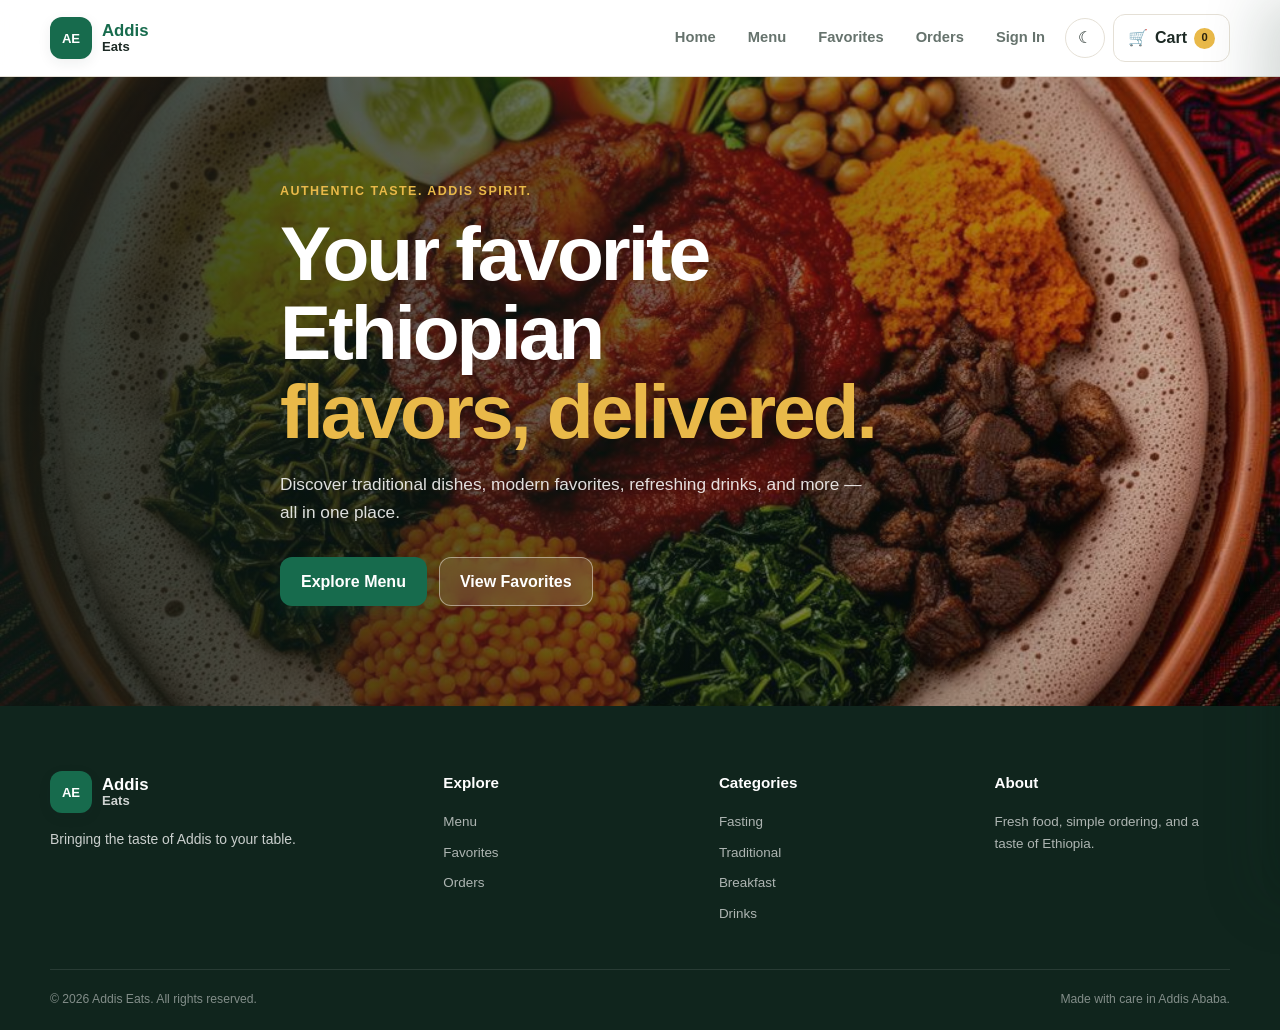
==== commit 8b0e9f82: "Save Addis Eats frontend progress" ====
--- a/index.html
+++ b/index.html
@@ -7,848 +7,892 @@
 
     <meta
       name="description"
-      content="Addis Eats - Ethiopian food ordering website"
+      content="Addis Eats — Ethiopian food ordering made simple."
     />
 
-    <title>Addis Eats</title>
+    <title>Addis Eats | Ethiopian Food Delivery</title>
 
     <link rel="stylesheet" href="css/style.css" />
   </head>
 
   <body>
-    <!-- =====================================================
-         NAVBAR
-    ====================================================== -->
-
-    <header class="navbar">
-      <div class="navbar-container">
-        <a href="#home" class="logo"> Addis Eats </a>
-
-        <nav class="nav-links" id="nav-links" aria-label="Main navigation">
-          <a href="#home"> Home </a>
-
-          <a href="#menu"> Menu </a>
-
-          <a href="#favorites"> Favorites </a>
-
-          <a href="#orders"> Orders </a>
-
-          <button type="button" class="cart-button" id="cart-button">
-            Cart
-            <span id="cart-count">0</span>
-          </button>
+    <!-- =========================
+         HEADER
+    ========================== -->
+    <header class="site-header">
+      <div class="container navbar">
+        <a
+          href="#home"
+          class="brand"
+          data-scroll="home"
+          aria-label="Addis Eats home"
+        >
+          <span class="brand-mark">AE</span>
+
+          <span class="brand-text">
+            <strong>Addis</strong>
+            <span>Eats</span>
+          </span>
+        </a>
+
+        <button
+          type="button"
+          class="mobile-menu-toggle"
+          id="mobile-menu-toggle"
+          aria-label="Open navigation menu"
+          aria-expanded="false"
+        >
+          <span></span>
+          <span></span>
+          <span></span>
+        </button>
+
+        <nav
+          class="main-navigation"
+          id="main-navigation"
+          aria-label="Main navigation"
+        >
+          <a href="#home" data-scroll="home"> Home </a>
+
+          <a href="#menu" data-scroll="menu"> Menu </a>
+
+          <a href="#favorites" data-scroll="favorites"> Favorites </a>
+
+          <a href="#orders" data-scroll="orders"> Orders </a>
 
           <button
             type="button"
-            class="signin-nav-button"
-            id="signin-nav-button"
+            class="nav-signin-button"
+            id="nav-signin-button"
           >
             Sign In
           </button>
+
+          <button
+            type="button"
+            class="theme-toggle"
+            id="theme-toggle"
+            aria-label="Toggle dark mode"
+          >
+            <span id="theme-icon">☾</span>
+          </button>
+
+          <button
+            type="button"
+            class="cart-button"
+            id="open-cart-button"
+            aria-label="Open shopping cart"
+          >
+            <span class="cart-icon">🛒</span>
+
+            <span>Cart</span>
+
+            <span class="cart-count" id="cart-count"> 0 </span>
+          </button>
         </nav>
-
-        <button
-          type="button"
-          class="mobile-menu-button"
-          id="mobile-menu-button"
-          aria-label="Open navigation menu"
-          aria-expanded="false"
-        >
-          ☰
-        </button>
       </div>
     </header>
 
-    <!-- =====================================================
-         MAIN CONTENT
-    ====================================================== -->
-
     <main>
-      <!-- =================================================
-             HOME / HERO
-        ================================================== -->
-
-      <section class="hero" id="home">
-        <div class="hero-content">
-          <p class="hero-label">Taste Ethiopia</p>
+      <!-- =========================
+           HOME
+      ========================== -->
+      <section class="hero-section" id="home">
+        <div class="hero-overlay"></div>
+
+        <div class="container hero-content">
+          <span class="hero-kicker"> Authentic taste. Addis spirit. </span>
 
           <h1>
-            Authentic Flavors,
-            <span>Made for You.</span>
+            Your favorite Ethiopian
+            <span>flavors, delivered.</span>
           </h1>
 
-          <p class="hero-description">
-            Discover traditional Ethiopian dishes, modern favorites, and
-            refreshing drinks delivered with care.
+          <p>
+            Discover traditional dishes, modern favorites, refreshing drinks,
+            and more — all in one place.
           </p>
 
           <div class="hero-actions">
-            <a href="#menu" class="primary-button"> Explore Menu </a>
-
-            <a href="#favorites" class="secondary-button"> View Favorites </a>
+            <button
+              type="button"
+              class="button button-primary"
+              data-scroll="menu"
+            >
+              Explore Menu
+            </button>
+
+            <button
+              type="button"
+              class="button button-secondary"
+              data-scroll="favorites"
+            >
+              View Favorites
+            </button>
           </div>
         </div>
       </section>
 
-      <!-- =================================================
-             MENU
-        ================================================== -->
-
-      <section class="menu-section" id="menu">
-        <div class="section-heading">
-          <p class="section-label">Our Menu</p>
-
-          <h2>Find Something Delicious</h2>
-
-          <p>
-            From traditional Ethiopian favorites to quick meals and refreshing
-            drinks.
-          </p>
-        </div>
-
-        <!-- SEARCH -->
-
-        <div class="menu-controls">
-          <label for="search-input" class="visually-hidden">
-            Search dishes
-          </label>
-
-          <input
-            type="search"
-            id="search-input"
-            class="search-input"
-            placeholder="Search for a dish..."
-            autocomplete="off"
-          />
-        </div>
-
-        <!-- CATEGORIES -->
-
-        <div
-          class="category-bar"
-          id="category-bar"
-          aria-label="Food categories"
-        >
-          <button
-            type="button"
-            class="category-button active"
-            data-category="all"
+      <!-- =========================
+           MENU
+      ========================== -->
+      <section class="menu-section section" id="menu" hidden>
+        <div class="container">
+          <div class="section-heading">
+            <div>
+              <span class="section-kicker"> From our kitchen </span>
+
+              <h2>Explore the Menu</h2>
+
+              <p>Choose your favorite dish and make your order.</p>
+            </div>
+
+            <div class="menu-result-info" id="menu-result-info">
+              <strong id="menu-result-count">0</strong>
+
+              <span>items</span>
+            </div>
+          </div>
+
+          <!-- Search -->
+          <div class="menu-controls">
+            <div class="search-box">
+              <span class="search-icon" aria-hidden="true"> 🔍 </span>
+
+              <label for="menu-search" class="visually-hidden">
+                Search dishes
+              </label>
+
+              <input
+                type="search"
+                id="menu-search"
+                placeholder="Search for a dish..."
+                autocomplete="off"
+              />
+
+              <button
+                type="button"
+                id="clear-search"
+                class="clear-search"
+                aria-label="Clear search"
+                hidden
+              >
+                ×
+              </button>
+            </div>
+          </div>
+
+          <!-- Categories -->
+          <div class="category-bar" aria-label="Menu categories">
+            <button
+              type="button"
+              class="category-button active"
+              data-category="all"
+              aria-pressed="true"
+            >
+              All
+            </button>
+
+            <button
+              type="button"
+              class="category-button"
+              data-category="fasting"
+              aria-pressed="false"
+            >
+              Fasting
+            </button>
+
+            <button
+              type="button"
+              class="category-button"
+              data-category="traditional"
+              aria-pressed="false"
+            >
+              Traditional
+            </button>
+
+            <button
+              type="button"
+              class="category-button"
+              data-category="breakfast"
+              aria-pressed="false"
+            >
+              Breakfast
+            </button>
+
+            <button
+              type="button"
+              class="category-button"
+              data-category="snacks"
+              aria-pressed="false"
+            >
+              Snacks
+            </button>
+
+            <button
+              type="button"
+              class="category-button"
+              data-category="fast-food"
+              aria-pressed="false"
+            >
+              Fast Food
+            </button>
+
+            <button
+              type="button"
+              class="category-button"
+              data-category="drinks"
+              aria-pressed="false"
+            >
+              Drinks
+            </button>
+          </div>
+
+          <!-- Loading
+               KEEPING YOUR CURRENT SKELETON
+          -->
+          <div
+            class="dish-list dish-skeleton"
+            id="dish-skeleton"
+            aria-hidden="true"
           >
-            All
-          </button>
-
-          <button
-            type="button"
-            class="category-button"
-            data-category="traditional"
-          >
-            Traditional
-          </button>
-
-          <button
-            type="button"
-            class="category-button"
-            data-category="breakfast"
-          >
-            Breakfast
-          </button>
-
-          <button type="button" class="category-button" data-category="fasting">
-            Fasting
-          </button>
-
-          <button type="button" class="category-button" data-category="snacks">
-            Snacks
-          </button>
-
-          <button
-            type="button"
-            class="category-button"
-            data-category="fast-food"
-          >
-            Fast Food
-          </button>
-
-          <button type="button" class="category-button" data-category="drinks">
-            Drinks
-          </button>
-        </div>
-
-        <!-- DISH LIST -->
-
-        <div class="dish-list" id="dish-list">
-          <!-- JavaScript will render dishes -->
-        </div>
-
-        <!-- EMPTY STATE -->
-
-        <div class="empty-state" id="menu-empty-state" hidden>
-          <div class="empty-state-icon">🍽️</div>
-
-          <h3>No dishes found</h3>
-
-          <p>Try another search or choose another category.</p>
-        </div>
-
-        <!-- ERROR STATE -->
-
-        <div class="error-state" id="menu-error-state" hidden>
-          <div class="error-state-icon">⚠️</div>
-
-          <h3>Something went wrong</h3>
-
-          <p>We couldn't load the menu right now.</p>
-
-          <button type="button" id="retry-menu" class="primary-button">
-            Try Again
-          </button>
+            <article class="skeleton-card">
+              <div class="skeleton-image"></div>
+
+              <div class="skeleton-content">
+                <div class="skeleton-line skeleton-title"></div>
+
+                <div class="skeleton-line"></div>
+
+                <div class="skeleton-line short"></div>
+
+                <div class="skeleton-button"></div>
+              </div>
+            </article>
+
+            <article class="skeleton-card">
+              <div class="skeleton-image"></div>
+
+              <div class="skeleton-content">
+                <div class="skeleton-line skeleton-title"></div>
+
+                <div class="skeleton-line"></div>
+
+                <div class="skeleton-line short"></div>
+
+                <div class="skeleton-button"></div>
+              </div>
+            </article>
+
+            <article class="skeleton-card">
+              <div class="skeleton-image"></div>
+
+              <div class="skeleton-content">
+                <div class="skeleton-line skeleton-title"></div>
+
+                <div class="skeleton-line"></div>
+
+                <div class="skeleton-line short"></div>
+
+                <div class="skeleton-button"></div>
+              </div>
+            </article>
+          </div>
+
+          <!-- Dishes -->
+          <div class="dish-list" id="dish-list"></div>
+
+          <!-- Empty state -->
+          <div class="state-card empty-state" id="menu-empty-state" hidden>
+            <div class="state-icon">🍽️</div>
+
+            <h3>No dishes found</h3>
+
+            <p>We couldn't find anything matching your search.</p>
+
+            <button
+              type="button"
+              class="button button-primary"
+              id="clear-menu-filters"
+            >
+              Show All Dishes
+            </button>
+          </div>
+
+          <!-- Error state -->
+          <div class="state-card error-state" id="menu-error-state" hidden>
+            <div class="state-icon">⚠️</div>
+
+            <h3>Something went wrong</h3>
+
+            <p id="menu-error-message">We couldn't load the menu.</p>
+
+            <button type="button" class="button button-primary" id="retry-menu">
+              Try Again
+            </button>
+          </div>
         </div>
       </section>
 
-      <!-- =================================================
-             FAVORITES
-        ================================================== -->
-
-      <section class="favorites-section" id="favorites">
-        <div class="section-heading">
-          <p class="section-label">Your Collection</p>
-
-          <h2>Favorite Dishes</h2>
-
-          <p>Keep the dishes you love close.</p>
-        </div>
-
-        <div class="favorites-list" id="favorites-list">
-          <!-- JavaScript will render favorites -->
-        </div>
-
-        <div class="empty-state" id="favorites-empty-state" hidden>
-          <div class="empty-state-icon">♡</div>
-
-          <h3>No favorites yet</h3>
-
-          <p>Tap the heart on a dish to save it here.</p>
+      <!-- =========================
+           FAVORITES
+      ========================== -->
+      <section class="favorites-section section" id="favorites" hidden>
+        <div class="container">
+          <div class="section-heading">
+            <div>
+              <span class="section-kicker"> Saved for later </span>
+
+              <h2>Your Favorites</h2>
+
+              <p>Keep your favorite dishes close.</p>
+            </div>
+          </div>
+
+          <div class="dish-list" id="favorites-list"></div>
+
+          <div class="state-card empty-state" id="favorites-empty-state">
+            <div class="state-icon">♡</div>
+
+            <h3>No favorites yet</h3>
+
+            <p>Tap the heart on a dish to save it here.</p>
+
+            <button
+              type="button"
+              class="button button-primary"
+              data-scroll="menu"
+            >
+              Browse Menu
+            </button>
+          </div>
         </div>
       </section>
 
-      <!-- =================================================
-             SIGN IN
-        ================================================== -->
-
-      <section class="auth-section" id="signin">
-        <div class="auth-card">
-          <div class="auth-heading">
-            <p class="section-label">Welcome Back</p>
-
-            <h2>Sign In</h2>
-
-            <p>Sign in to continue to checkout and manage your orders.</p>
-          </div>
-
-          <form id="signin-form" class="auth-form">
-            <div class="form-group">
-              <label for="username"> Username </label>
-
-              <input
-                type="text"
-                id="username"
-                name="username"
-                placeholder="Enter your username"
-                required
-              />
+      <!-- =========================
+           SIGN IN
+      ========================== -->
+      <section class="signin-section section" id="signin" hidden>
+        <div class="container auth-container">
+          <div class="auth-card">
+            <div class="auth-heading">
+              <span class="section-kicker"> Welcome back </span>
+
+              <h2>Sign In</h2>
+
+              <p>Sign in to continue to checkout and manage your orders.</p>
             </div>
 
-            <div class="form-group">
-              <label for="password"> Password </label>
-
-              <input
-                type="password"
-                id="password"
-                name="password"
-                placeholder="Enter your password"
-                required
-              />
-            </div>
-
-            <p class="form-error" id="signin-error" hidden></p>
-
-            <button type="submit" class="primary-button full-width">
-              Sign In
-            </button>
-          </form>
-        </div>
-      </section>
-
-      <!-- =================================================
-             CHECKOUT / PLACE ORDER
-        ================================================== -->
-
-      <section class="checkout-section" id="checkout">
-        <div class="section-heading">
-          <p class="section-label">Place Your Order</p>
-
-          <h2>Checkout</h2>
-
-          <p>Complete your details and place your order.</p>
-        </div>
-
-        <div class="checkout-layout">
-          <!-- CHECKOUT FORM -->
-
-          <div class="checkout-card">
-            <h3>Delivery Information</h3>
-
-            <form id="checkout-form" class="checkout-form">
+            <form id="signin-form" novalidate>
               <div class="form-group">
-                <label for="customer-name"> Full Name </label>
+                <label for="signin-username"> Username </label>
 
                 <input
                   type="text"
-                  id="customer-name"
-                  name="customerName"
-                  placeholder="Your full name"
+                  id="signin-username"
+                  name="username"
+                  autocomplete="off"
                   required
                 />
+
+                <small class="field-error" id="signin-username-error"></small>
               </div>
 
               <div class="form-group">
-                <label for="customer-phone"> Phone Number </label>
+                <label for="signin-password"> Password </label>
 
                 <input
-                  type="tel"
-                  id="customer-phone"
-                  name="phone"
-                  placeholder="09XXXXXXXX"
+                  type="password"
+                  id="signin-password"
+                  name="password"
+                  autocomplete="off"
                   required
                 />
-              </div>
-
-              <div class="form-group">
-                <label for="customer-address"> Delivery Address </label>
-
-                <textarea
-                  id="customer-address"
-                  name="address"
-                  rows="4"
-                  placeholder="Enter your delivery address"
-                  required
-                ></textarea>
-              </div>
-
-              <div class="form-group">
-                <label for="payment-method"> Payment Method </label>
-
-                <select id="payment-method" name="paymentMethod" required>
-                  <option value="">Select payment method</option>
-
-                  <option value="cash">Cash on Delivery</option>
-
-                  <option value="telebirr">Telebirr</option>
-
-                  <option value="card">Card</option>
-                </select>
-              </div>
-
-              <p class="form-error" id="checkout-error" hidden></p>
-
-              <button type="submit" class="primary-button full-width">
-                Place Order
+
+                <small class="field-error" id="signin-password-error"></small>
+              </div>
+
+              <p class="form-error" id="signin-error" hidden></p>
+
+              <button type="submit" class="button button-primary button-full">
+                Sign In
               </button>
             </form>
           </div>
-
-          <!-- ORDER SUMMARY -->
-
-          <aside class="order-summary-card">
-            <h3>Order Summary</h3>
-
-            <div class="checkout-items" id="checkout-items">
-              <!-- JavaScript will render checkout items -->
+        </div>
+      </section>
+
+      <!-- =========================
+           CHECKOUT
+      ========================== -->
+      <section class="checkout-section section" id="checkout" hidden>
+        <div class="container">
+          <div class="section-heading">
+            <div>
+              <span class="section-kicker"> Almost there </span>
+
+              <h2>Place Your Order</h2>
+
+              <p>Enter your delivery details and complete your order.</p>
             </div>
-
-            <div class="summary-row">
-              <span> Subtotal </span>
-
-              <strong id="checkout-subtotal"> 0 ETB </strong>
+          </div>
+
+          <div class="checkout-auth-status" id="checkout-auth-status">
+            <p>Please sign in before placing your order.</p>
+
+            <button
+              type="button"
+              class="button button-primary"
+              data-scroll="signin"
+            >
+              Sign In
+            </button>
+          </div>
+
+          <div class="checkout-layout">
+            <!-- Checkout form -->
+            <form class="checkout-form" id="checkout-form" novalidate>
+              <div class="checkout-card">
+                <h3>Delivery Information</h3>
+
+                <div class="form-grid">
+                  <div class="form-group">
+                    <label for="customer-name"> Full Name </label>
+
+                    <input
+                      type="text"
+                      id="customer-name"
+                      name="customerName"
+                      placeholder="Your full name"
+                      required
+                    />
+                  </div>
+
+                  <div class="form-group">
+                    <label for="customer-phone"> Phone Number </label>
+
+                    <input
+                      type="tel"
+                      id="customer-phone"
+                      name="customerPhone"
+                      placeholder="09XXXXXXXX"
+                      required
+                    />
+                  </div>
+
+                  <div class="form-group">
+                    <label for="delivery-area"> Delivery Area </label>
+
+                    <select id="delivery-area" name="deliveryArea" required>
+                      <option value="">Select your area</option>
+
+                      <option value="bole">Bole</option>
+
+                      <option value="piassa">Piassa</option>
+
+                      <option value="mexico">Mexico</option>
+
+                      <option value="kazanchis">Kazanchis</option>
+
+                      <option value="sar-bet">Sar Bet</option>
+
+                      <option value="megenagna">Megenagna</option>
+
+                      <option value="yeka">Yeka</option>
+
+                      <option value="kolfe">Kolfe</option>
+
+                      <option value="other">Other Area</option>
+                    </select>
+                  </div>
+
+                  <div class="form-group">
+                    <label for="delivery-address"> Delivery Address </label>
+
+                    <input
+                      type="text"
+                      id="delivery-address"
+                      name="deliveryAddress"
+                      placeholder="Street, building or landmark"
+                      required
+                    />
+                  </div>
+                </div>
+
+                <div class="form-group">
+                  <label for="special-instructions">
+                    Special Instructions
+                    <span class="optional-label"> Optional </span>
+                  </label>
+
+                  <textarea
+                    id="special-instructions"
+                    name="specialInstructions"
+                    rows="4"
+                    placeholder="Any special request for your order?"
+                  ></textarea>
+                </div>
+
+                <p class="form-error" id="checkout-error" hidden></p>
+
+                <button
+                  type="submit"
+                  class="button button-primary button-full"
+                  id="place-order-button"
+                >
+                  Place Order
+                </button>
+              </div>
+            </form>
+
+            <!-- Order summary -->
+            <aside class="checkout-summary">
+              <div class="checkout-card">
+                <h3>Your Order</h3>
+
+                <div class="summary-top">
+                  <span>Items</span>
+
+                  <strong id="summary-item-count"> 0 </strong>
+                </div>
+
+                <div
+                  class="checkout-summary-items"
+                  id="checkout-summary-items"
+                ></div>
+
+                <div class="checkout-summary-empty" id="checkout-summary-empty">
+                  Your cart is empty.
+                </div>
+
+                <div class="delivery-estimate">
+                  <span> Estimated delivery </span>
+
+                  <strong id="estimated-delivery-time"> — </strong>
+                </div>
+
+                <div class="price-row">
+                  <span>Subtotal</span>
+
+                  <strong id="checkout-subtotal"> ETB 0.00 </strong>
+                </div>
+
+                <div class="price-row">
+                  <span>Delivery fee</span>
+
+                  <strong id="checkout-delivery-fee"> ETB 0.00 </strong>
+                </div>
+
+                <div class="price-row total-row">
+                  <span>Total</span>
+
+                  <strong id="checkout-total"> ETB 0.00 </strong>
+                </div>
+              </div>
+            </aside>
+          </div>
+        </div>
+      </section>
+
+      <!-- =========================
+           ORDER CONFIRMATION
+      ========================== -->
+      <section
+        class="confirmation-section section"
+        id="order-confirmation"
+        hidden
+      >
+        <div class="container">
+          <div class="confirmation-card">
+            <div class="confirmation-icon">✓</div>
+
+            <span class="section-kicker"> Order received </span>
+
+            <h2>Thank You!</h2>
+
+            <p id="confirmation-message">
+              Your order has been placed successfully.
+            </p>
+
+            <div class="confirmation-details">
+              <div>
+                <span>Order ID</span>
+
+                <strong id="confirmation-order-id"> — </strong>
+              </div>
+
+              <div>
+                <span>Total</span>
+
+                <strong id="confirmation-total"> ETB 0.00 </strong>
+              </div>
+
+              <div>
+                <span>Delivery</span>
+
+                <strong id="confirmation-delivery"> — </strong>
+              </div>
             </div>
 
-            <div class="summary-row">
-              <span> Delivery </span>
-
-              <strong id="checkout-delivery"> 0 ETB </strong>
+            <button
+              type="button"
+              class="button button-primary"
+              id="view-order-history"
+              data-scroll="orders"
+            >
+              View Order History
+            </button>
+          </div>
+        </div>
+      </section>
+
+      <!-- =========================
+           ORDER HISTORY
+      ========================== -->
+      <section class="orders-section section" id="orders" hidden>
+        <div class="container">
+          <div class="section-heading">
+            <div>
+              <span class="section-kicker"> Your activity </span>
+
+              <h2>Order History</h2>
+
+              <p>Review previous orders and reorder your favorites.</p>
             </div>
-
-            <div class="summary-total">
-              <span> Total </span>
-
-              <strong id="checkout-total"> 0 ETB </strong>
-            </div>
-          </aside>
-        </div>
-      </section>
-
-      <!-- =================================================
-             ORDER CONFIRMATION
-        ================================================== -->
-
-      <section class="confirmation-section" id="order-confirmation" hidden>
-        <div class="confirmation-card">
-          <div class="confirmation-icon">✓</div>
-
-          <p class="section-label">Order Confirmed</p>
-
-          <h2>Thank You for Your Order!</h2>
-
-          <p>Your order has been received and is being prepared.</p>
-
-          <div class="confirmation-details">
-            <div>
-              <span> Order Number </span>
-
-              <strong id="confirmation-order-id"> — </strong>
-            </div>
-
-            <div>
-              <span> Total </span>
-
-              <strong id="confirmation-total"> 0 ETB </strong>
-            </div>
-          </div>
-
-          <div class="confirmation-actions">
-            <a href="#orders" class="primary-button"> View Order History </a>
-
-            <a href="#menu" class="secondary-button"> Continue Shopping </a>
-          </div>
-        </div>
-      </section>
-
-      <!-- =================================================
-             ORDER HISTORY
-        ================================================== -->
-
-      <section class="orders-section" id="orders">
-        <div class="section-heading">
-          <p class="section-label">Your Orders</p>
-
-          <h2>Order History</h2>
-
-          <p>View your previous Addis Eats orders.</p>
-        </div>
-
-        <div class="orders-list" id="orders-list">
-          <!-- JavaScript will render orders -->
-        </div>
-
-        <div class="empty-state" id="orders-empty-state" hidden>
-          <div class="empty-state-icon">📦</div>
-
-          <h3>No orders yet</h3>
-
-          <p>Your completed orders will appear here.</p>
-
-          <a href="#menu" class="primary-button"> Explore Menu </a>
+          </div>
+
+          <div class="orders-list" id="orders-list"></div>
+
+          <div class="state-card empty-state" id="orders-empty-state">
+            <div class="state-icon">📦</div>
+
+            <h3>No orders yet</h3>
+
+            <p>Your completed orders will appear here.</p>
+
+            <button
+              type="button"
+              class="button button-primary"
+              data-scroll="menu"
+            >
+              Start Ordering
+            </button>
+          </div>
         </div>
       </section>
     </main>
 
-    <!-- =====================================================
+    <!-- =========================
          CART OVERLAY
-    ====================================================== -->
-
+    ========================== -->
     <div class="cart-overlay" id="cart-overlay" hidden></div>
 
-    <!-- =====================================================
+    <!-- =========================
          CART DRAWER
-    ====================================================== -->
-
+    ========================== -->
     <aside
       class="cart-drawer"
       id="cart-drawer"
       aria-label="Shopping cart"
       aria-hidden="true"
     >
-      <div class="cart-drawer-header">
+      <div class="cart-header">
         <div>
-          <p class="cart-label">Your Selection</p>
+          <span class="section-kicker"> Your selection </span>
 
           <h2>Your Cart</h2>
         </div>
 
         <button
           type="button"
-          id="close-cart"
-          class="close-cart-button"
+          class="icon-button"
+          id="close-cart-button"
           aria-label="Close cart"
         >
           ×
         </button>
       </div>
 
-      <div class="cart-drawer-items" id="cart-drawer-items">
-        <!-- JavaScript will render cart items -->
+      <div class="cart-items" id="cart-items"></div>
+
+      <div class="cart-empty-state" id="cart-empty-state" hidden>
+        <div class="state-icon">🛒</div>
+
+        <h3>Your cart is empty</h3>
+
+        <p>Add something delicious from the menu.</p>
+
+        <button
+          type="button"
+          class="button button-primary"
+          id="cart-browse-menu"
+        >
+          Browse Menu
+        </button>
       </div>
 
-      <div class="cart-empty-state" id="cart-empty-state" hidden>
-        <div>🛒</div>
-
-        <h3>Your cart is empty</h3>
-
-        <p>Add something delicious from the menu.</p>
-      </div>
-
-      <div class="cart-drawer-footer">
-        <div class="cart-drawer-total">
-          <span> Total </span>
-
-          <strong id="cart-total"> 0 ETB </strong>
-        </div>
-
-        <button type="button" class="checkout-button" id="checkout-button">
-          Proceed to Checkout
+      <div class="cart-footer">
+        <div class="price-row">
+          <span>Subtotal</span>
+
+          <strong id="cart-subtotal"> ETB 0.00 </strong>
+        </div>
+
+        <div class="price-row">
+          <span>Delivery fee</span>
+
+          <strong id="cart-delivery-fee"> ETB 0.00 </strong>
+        </div>
+
+        <div class="price-row total-row">
+          <span>Total</span>
+
+          <strong id="cart-total"> ETB 0.00 </strong>
+        </div>
+
+        <button
+          type="button"
+          class="button button-primary button-full"
+          id="cart-checkout-button"
+        >
+          Continue to Checkout
         </button>
       </div>
     </aside>
 
-    <!-- =====================================================
+    <!-- =========================
          DISH DETAILS MODAL
-    ====================================================== -->
-
-    <div class="modal-overlay" id="dish-modal" hidden>
-      <div
-        class="dish-modal"
-        role="dialog"
-        aria-modal="true"
-        aria-labelledby="dish-modal-title"
-      >
+    ========================== -->
+    <div
+      class="modal"
+      id="dish-modal"
+      role="dialog"
+      aria-modal="true"
+      aria-labelledby="dish-modal-title"
+      hidden
+    >
+      <div class="modal-backdrop" data-close-modal></div>
+
+      <div class="modal-content">
         <button
           type="button"
-          class="modal-close"
+          class="icon-button modal-close"
           id="close-dish-modal"
           aria-label="Close dish details"
         >
           ×
         </button>
 
-        <div id="dish-modal-content">
-          <!-- JavaScript will render dish details -->
+        <div class="dish-modal-image" id="dish-modal-image"></div>
+
+        <div class="dish-modal-body">
+          <div class="dish-modal-meta">
+            <span id="dish-modal-category" class="dish-category"> — </span>
+
+            <span id="dish-modal-spicy" class="dish-spicy"></span>
+          </div>
+
+          <h2 id="dish-modal-title">Dish</h2>
+
+          <p id="dish-modal-description">—</p>
+
+          <div class="dish-modal-ingredients">
+            <h3>Ingredients</h3>
+
+            <p id="dish-modal-ingredients">
+              Traditional Ethiopian ingredients.
+            </p>
+          </div>
+
+          <div class="dish-modal-footer">
+            <strong id="dish-modal-price"> ETB 0.00 </strong>
+
+            <button
+              type="button"
+              class="button button-primary"
+              id="dish-modal-add"
+            >
+              Add to Cart
+            </button>
+          </div>
         </div>
       </div>
     </div>
 
-    <!-- =====================================================
-         TOAST / IMMEDIATE FEEDBACK
-    ====================================================== -->
-
-    <div class="toast" id="toast" role="status" aria-live="polite"></div>
-
-    <!-- =====================================================
-         ADMIN LOGIN
-    ====================================================== -->
-
-    <section class="admin-login-section" id="admin-login" hidden>
-      <div class="admin-auth-card">
-        <p class="section-label">Administration</p>
-
-        <h2>Admin Login</h2>
-
-        <p>Sign in to manage Addis Eats.</p>
-
-        <form id="admin-login-form" class="auth-form">
-          <div class="form-group">
-            <label for="admin-username"> Username </label>
-
-            <input type="text" id="admin-username" required />
-          </div>
-
-          <div class="form-group">
-            <label for="admin-password"> Password </label>
-
-            <input type="password" id="admin-password" required />
-          </div>
-
-          <p class="form-error" id="admin-login-error" hidden></p>
-
-          <button type="submit" class="primary-button full-width">
-            Admin Sign In
-          </button>
-        </form>
-      </div>
-    </section>
-
-    <!-- =====================================================
-         ADMIN DASHBOARD
-    ====================================================== -->
-
-    <section class="admin-dashboard" id="admin-dashboard" hidden>
-      <div class="admin-dashboard-header">
-        <div>
-          <p class="section-label">Administration</p>
-
-          <h2>Addis Eats Dashboard</h2>
-
-          <p>Manage dishes, orders, and restaurant activity.</p>
-        </div>
-
-        <button type="button" id="admin-logout" class="secondary-button">
-          Admin Logout
-        </button>
-      </div>
-
-      <!-- ADMIN STATISTICS -->
-
-      <div class="admin-stats">
-        <div class="admin-stat-card">
-          <span> Total Orders </span>
-
-          <strong id="admin-total-orders"> 0 </strong>
-        </div>
-
-        <div class="admin-stat-card">
-          <span> Total Revenue </span>
-
-          <strong id="admin-total-revenue"> 0 ETB </strong>
-        </div>
-
-        <div class="admin-stat-card">
-          <span> Active Dishes </span>
-
-          <strong id="admin-active-dishes"> 0 </strong>
-        </div>
-
-        <div class="admin-stat-card">
-          <span> Pending Orders </span>
-
-          <strong id="admin-pending-orders"> 0 </strong>
-        </div>
-      </div>
-
-      <!-- =================================================
-             SALES / REVENUE CHART
-        ================================================== -->
-
-      <div class="admin-panel">
-        <div class="admin-panel-header">
-          <div>
-            <p class="section-label">Performance</p>
-
-            <h3>Sales by Dish</h3>
-          </div>
-        </div>
-
-        <div class="chart-container">
-          <canvas id="sales-chart" aria-label="Sales revenue chart"></canvas>
-        </div>
-      </div>
-
-      <!-- =================================================
-             DISH MANAGEMENT
-        ================================================== -->
-
-      <div class="admin-panel">
-        <div class="admin-panel-header">
-          <div>
-            <p class="section-label">Menu Management</p>
-
-            <h3>Manage Dishes</h3>
-          </div>
-
-          <button type="button" id="add-dish-button" class="primary-button">
-            Add Dish
-          </button>
-        </div>
-
-        <div class="admin-dish-list" id="admin-dish-list">
-          <!-- JavaScript will render admin dishes -->
-        </div>
-      </div>
-
-      <!-- =================================================
-             ORDER MANAGEMENT
-        ================================================== -->
-
-      <div class="admin-panel">
-        <div class="admin-panel-header">
-          <div>
-            <p class="section-label">Order Management</p>
-
-            <h3>Customer Orders</h3>
-          </div>
-        </div>
-
-        <div class="admin-order-list" id="admin-order-list">
-          <!-- JavaScript will render admin orders -->
-        </div>
-      </div>
-    </section>
-
-    <!-- =====================================================
-         ADMIN DISH FORM MODAL
-    ====================================================== -->
-
-    <div class="modal-overlay" id="admin-dish-modal" hidden>
-      <div
-        class="admin-dish-modal"
-        role="dialog"
-        aria-modal="true"
-        aria-labelledby="admin-dish-modal-title"
-      >
-        <button
-          type="button"
-          class="modal-close"
-          id="close-admin-dish-modal"
-          aria-label="Close dish form"
-        >
-          ×
-        </button>
-
-        <p class="section-label">Menu Management</p>
-
-        <h2 id="admin-dish-modal-title">Add Dish</h2>
-
-        <form id="admin-dish-form" class="admin-dish-form">
-          <input type="hidden" id="admin-dish-id" />
-
-          <div class="form-group">
-            <label for="admin-dish-name"> Dish Name </label>
-
-            <input type="text" id="admin-dish-name" required />
-          </div>
-
-          <div class="form-group">
-            <label for="admin-dish-description"> Description </label>
-
-            <textarea id="admin-dish-description" rows="3" required></textarea>
-          </div>
-
-          <div class="form-group">
-            <label for="admin-dish-price"> Price </label>
-
-            <input type="number" id="admin-dish-price" min="0" required />
-          </div>
-
-          <div class="form-group">
-            <label for="admin-dish-category"> Category </label>
-
-            <select id="admin-dish-category" required>
-              <option value="">Select category</option>
-
-              <option value="traditional">Traditional</option>
-
-              <option value="breakfast">Breakfast</option>
-
-              <option value="fasting">Fasting</option>
-
-              <option value="snacks">Snacks</option>
-
-              <option value="fast-food">Fast Food</option>
-
-              <option value="drinks">Drinks</option>
-            </select>
-          </div>
-
-          <div class="form-group checkbox-group">
-            <label>
-              <input type="checkbox" id="admin-dish-spicy" />
-
-              Spicy
-            </label>
-          </div>
-
-          <div class="form-group checkbox-group">
-            <label>
-              <input type="checkbox" id="admin-dish-enabled" checked />
-
-              Dish Enabled
-            </label>
-          </div>
-
-          <div class="admin-form-actions">
-            <button
-              type="button"
-              id="cancel-admin-dish"
-              class="secondary-button"
-            >
-              Cancel
-            </button>
-
-            <button type="submit" class="primary-button">Save Dish</button>
-          </div>
-        </form>
-      </div>
-    </div>
-
-    <!-- =====================================================
+    <!-- =========================
+         TOAST NOTIFICATIONS
+    ========================== -->
+    <div
+      class="toast-container"
+      id="toast-container"
+      aria-live="polite"
+      aria-atomic="true"
+    ></div>
+
+    <!-- =========================
          FOOTER
-    ====================================================== -->
-
-    <footer class="footer">
-      <div class="footer-content">
-        <!-- BRAND -->
-
+    ========================== -->
+    <footer class="site-footer">
+      <div class="container footer-grid">
         <div class="footer-brand">
-          <h2>Addis Eats</h2>
-
-          <p>
-            A modern taste of Ethiopia, from traditional favorites to everyday
-            comfort food.
-          </p>
-        </div>
-
-        <!-- QUICK LINKS -->
+          <a href="#home" class="brand" data-scroll="home">
+            <span class="brand-mark"> AE </span>
+
+            <span class="brand-text">
+              <strong>Addis</strong>
+
+              <span>Eats</span>
+            </span>
+          </a>
+
+          <p>Bringing the taste of Addis to your table.</p>
+        </div>
 
         <div class="footer-column">
           <h3>Explore</h3>
 
-          <a href="#home"> Home </a>
-
-          <a href="#menu"> Menu </a>
-
-          <a href="#favorites"> Favorites </a>
-
-          <a href="#orders"> Order History </a>
-        </div>
-
-        <!-- CATEGORIES -->
+          <a href="#menu" data-scroll="menu"> Menu </a>
+
+          <a href="#favorites" data-scroll="favorites"> Favorites </a>
+
+          <a href="#orders" data-scroll="orders"> Orders </a>
+        </div>
 
         <div class="footer-column">
           <h3>Categories</h3>
 
-          <a href="#menu"> Traditional </a>
-
-          <a href="#menu"> Breakfast </a>
-
-          <a href="#menu"> Fasting </a>
-
-          <a href="#menu"> Fast Food </a>
-
-          <a href="#menu"> Drinks </a>
-        </div>
-
-        <!-- CONTACT -->
+          <a href="#menu" data-category-link="fasting"> Fasting </a>
+
+          <a href="#menu" data-category-link="traditional"> Traditional </a>
+
+          <a href="#menu" data-category-link="breakfast"> Breakfast </a>
+
+          <a href="#menu" data-category-link="drinks"> Drinks </a>
+        </div>
 
         <div class="footer-column">
-          <h3>Contact</h3>
-
-          <p>Addis Ababa, Ethiopia</p>
-
-          <p>Fresh food. Delivered with care.</p>
-
-          <a href="#signin"> Sign In </a>
+          <h3>About</h3>
+
+          <p>Fresh food, simple ordering, and a taste of Ethiopia.</p>
         </div>
       </div>
 
-      <div class="footer-bottom">
+      <div class="container footer-bottom">
         <p>© 2026 Addis Eats. All rights reserved.</p>
 
-        <p>Built with HTML, CSS & JavaScript.</p>
+        <p>Made with care in Addis Ababa.</p>
       </div>
     </footer>
 
-    <!-- =====================================================
+    <!-- =========================
          JAVASCRIPT
-    ====================================================== -->
-
-    <script src="js/app.js" defer></script>
+    ========================== -->
+
+    <script src="js/auth.js"></script>
+    <script src="js/cart.js"></script>
+    <script src="js/favorites.js"></script>
+    <script src="js/checkout.js"></script>
+    <script src="js/orders.js"></script>
+    <script src="js/app.js"></script>
   </body>
 </html>
--- a/css/style.css
+++ b/css/style.css
@@ -1,58 +1,82 @@
-/* =====================================================
-   ADDIS EATS
-   Global Styles & Design Foundation
-===================================================== */
-
-/* =====================================================
+/* =========================================================
+   ADDIS EATS — CUSTOMER STYLES
+   ========================================================= */
+
+/* =========================================================
    1. ROOT VARIABLES
-===================================================== */
+   ========================================================= */
 
 :root {
   --primary: #176b4d;
   --primary-dark: #0f5139;
-  --primary-light: #e8f3ee;
+  --primary-light: #e5f2ec;
 
   --accent: #e9b949;
-  --accent-light: #fff4d6;
+  --accent-dark: #c99524;
 
   --background: #fffaf0;
   --surface: #ffffff;
-  --surface-soft: #f7f1e5;
-
-  --text: #1f2a24;
-  --text-light: #68736d;
-  --text-muted: #8b948f;
-
-  --border: #e4dfd4;
+  --surface-soft: #f6f1e6;
+
+  --text: #1d2a25;
+  --text-soft: #66736d;
+  --text-muted: #8b958f;
+
+  --border: #e5e0d6;
 
   --danger: #c94b4b;
   --danger-light: #fbeaea;
 
-  --success: #2f8f5b;
-  --success-light: #e8f5ed;
-
-  --shadow-sm: 0 4px 12px rgba(31, 42, 36, 0.06);
-  --shadow-md: 0 10px 30px rgba(31, 42, 36, 0.1);
-  --shadow-lg: 0 20px 50px rgba(31, 42, 36, 0.15);
+  --success: #2d8a5b;
+  --success-light: #e8f6ed;
+
+  --shadow-sm: 0 4px 14px rgba(29, 42, 37, 0.07);
+  --shadow-md: 0 10px 30px rgba(29, 42, 37, 0.1);
+  --shadow-lg: 0 20px 50px rgba(29, 42, 37, 0.16);
 
   --radius-sm: 8px;
   --radius-md: 14px;
   --radius-lg: 22px;
   --radius-xl: 30px;
 
-  --max-width: 1200px;
+  --container: 1180px;
 
   --transition: 0.25s ease;
 }
 
-/* =====================================================
-   2. RESET
-===================================================== */
+/* =========================================================
+   2. DARK THEME
+   ========================================================= */
+
+body.dark-theme {
+  --background: #121916;
+  --surface: #1b2420;
+  --surface-soft: #222d28;
+
+  --text: #f2f5f3;
+  --text-soft: #b6c1bb;
+  --text-muted: #89958e;
+
+  --border: #334039;
+
+  --primary-light: #193c2e;
+
+  --danger-light: #432626;
+  --success-light: #193d2b;
+
+  --shadow-sm: 0 4px 14px rgba(0, 0, 0, 0.2);
+  --shadow-md: 0 10px 30px rgba(0, 0, 0, 0.3);
+  --shadow-lg: 0 20px 50px rgba(0, 0, 0, 0.4);
+}
+
+/* =========================================================
+   3. RESET
+   ========================================================= */
 
 * {
+  box-sizing: border-box;
   margin: 0;
   padding: 0;
-  box-sizing: border-box;
 }
 
 html {
@@ -62,15 +86,37 @@
 body {
   min-height: 100vh;
 
+  font-family: Inter, Arial, Helvetica, sans-serif;
+
   background: var(--background);
-
   color: var(--text);
 
-  font-family: Inter, Arial, Helvetica, sans-serif;
-
   line-height: 1.6;
 
-  overflow-x: hidden;
+  transition:
+    background-color var(--transition),
+    color var(--transition);
+}
+
+body.cart-open,
+body.modal-open {
+  overflow: hidden;
+}
+
+button,
+input,
+select,
+textarea {
+  font: inherit;
+}
+
+button {
+  cursor: pointer;
+}
+
+a {
+  color: inherit;
+  text-decoration: none;
 }
 
 img {
@@ -78,1004 +124,672 @@
   max-width: 100%;
 }
 
-button,
-input,
-textarea,
-select {
-  font: inherit;
-}
-
-button {
+.hidden {
+  display: none !important;
+}
+
+[hidden] {
+  display: none !important;
+}
+
+/* =========================================================
+   4. ACCESSIBILITY
+   ========================================================= */
+
+.visually-hidden {
+  position: absolute;
+
+  width: 1px;
+  height: 1px;
+
+  padding: 0;
+  margin: -1px;
+
+  overflow: hidden;
+
+  clip: rect(0, 0, 0, 0);
+
+  white-space: nowrap;
+
+  border: 0;
+}
+
+button:focus-visible,
+a:focus-visible,
+input:focus-visible,
+select:focus-visible,
+textarea:focus-visible {
+  outline: 3px solid rgba(233, 185, 73, 0.55);
+  outline-offset: 3px;
+}
+
+/* =========================================================
+   5. CONTAINER
+   ========================================================= */
+
+.container {
+  width: min(calc(100% - 40px), var(--container));
+
+  margin-inline: auto;
+}
+
+/* =========================================================
+   6. PAGE LOADER
+   Removed intentionally.
+   ========================================================= */
+
+/* =========================================================
+   7. HEADER / NAVBAR
+   ========================================================= */
+
+.site-header {
+  position: sticky;
+  top: 0;
+  z-index: 1000;
+
+  background: color-mix(in srgb, var(--surface) 94%, transparent);
+
+  border-bottom: 1px solid var(--border);
+
+  backdrop-filter: blur(14px);
+}
+
+.navbar {
+  min-height: 76px;
+
+  display: flex;
+  align-items: center;
+  justify-content: space-between;
+
+  gap: 24px;
+}
+
+/* Brand */
+
+.brand {
+  display: inline-flex;
+  align-items: center;
+
+  gap: 10px;
+
+  flex-shrink: 0;
+}
+
+.brand-mark {
+  width: 42px;
+  height: 42px;
+
+  display: grid;
+  place-items: center;
+
+  background: var(--primary);
+  color: #ffffff;
+
+  border-radius: 12px;
+
+  font-size: 0.82rem;
+  font-weight: 800;
+
+  box-shadow: var(--shadow-sm);
+}
+
+.brand-text {
+  display: flex;
+  flex-direction: column;
+
+  line-height: 1;
+}
+
+.brand-text strong {
+  color: var(--primary);
+
+  font-size: 1.05rem;
+  font-weight: 800;
+}
+
+.brand-text span {
+  color: var(--text);
+
+  font-size: 0.82rem;
+  font-weight: 600;
+}
+
+/* Navigation */
+
+.main-navigation {
+  display: flex;
+  align-items: center;
+
+  gap: 8px;
+}
+
+.main-navigation > a,
+.nav-signin-button {
+  padding: 9px 12px;
+
   border: none;
-  cursor: pointer;
-}
-
-a {
-  color: inherit;
-  text-decoration: none;
-}
-
-/* =====================================================
-   3. TYPOGRAPHY
-===================================================== */
-
-h1,
-h2,
-h3,
-h4 {
+  background: transparent;
+
+  color: var(--text-soft);
+
+  border-radius: var(--radius-sm);
+
+  font-size: 0.92rem;
+  font-weight: 600;
+
+  transition:
+    color var(--transition),
+    background-color var(--transition);
+}
+
+.main-navigation > a:hover,
+.nav-signin-button:hover {
+  color: var(--primary);
+  background: var(--primary-light);
+}
+
+/* Cart button */
+
+.cart-button {
+  position: relative;
+
+  display: inline-flex;
+  align-items: center;
+
+  gap: 7px;
+
+  padding: 10px 14px;
+
+  border: 1px solid var(--border);
+  border-radius: 12px;
+
+  background: var(--surface);
+
   color: var(--text);
-  line-height: 1.2;
-}
-
-h1 {
-  font-size: clamp(2.5rem, 6vw, 5rem);
+
+  font-weight: 700;
+
+  transition:
+    transform var(--transition),
+    border-color var(--transition),
+    box-shadow var(--transition);
+}
+
+.cart-button:hover {
+  transform: translateY(-1px);
+
+  border-color: var(--primary);
+
+  box-shadow: var(--shadow-sm);
+}
+
+.cart-icon {
+  font-size: 1rem;
+}
+
+.cart-count {
+  min-width: 21px;
+  height: 21px;
+
+  display: inline-grid;
+  place-items: center;
+
+  padding-inline: 5px;
+
+  background: var(--accent);
+  color: #2c250f;
+
+  border-radius: 50%;
+
+  font-size: 0.7rem;
   font-weight: 800;
-  letter-spacing: -0.04em;
-}
-
-h2 {
-  font-size: clamp(2rem, 4vw, 3rem);
-  font-weight: 750;
-  letter-spacing: -0.025em;
-}
-
-h3 {
-  font-size: 1.35rem;
-  font-weight: 700;
-}
-
-p {
-  color: var(--text-light);
-}
-
-.section-label {
-  margin-bottom: 8px;
-
-  color: var(--primary);
+}
+
+/* Theme button */
+
+.theme-toggle {
+  width: 40px;
+  height: 40px;
+
+  display: grid;
+  place-items: center;
+
+  border: 1px solid var(--border);
+  border-radius: 50%;
+
+  background: var(--surface);
+  color: var(--text);
+
+  transition:
+    transform var(--transition),
+    border-color var(--transition);
+}
+
+.theme-toggle:hover {
+  transform: rotate(12deg);
+
+  border-color: var(--accent);
+}
+
+/* Mobile menu */
+
+.mobile-menu-toggle {
+  display: none;
+
+  width: 42px;
+  height: 42px;
+
+  padding: 8px;
+
+  border: 1px solid var(--border);
+  border-radius: 10px;
+
+  background: var(--surface);
+}
+
+.mobile-menu-toggle span {
+  display: block;
+
+  width: 100%;
+  height: 2px;
+
+  margin: 5px 0;
+
+  background: var(--text);
+
+  border-radius: 2px;
+}
+
+/* =========================================================
+   8. HERO
+   ========================================================= */
+
+.hero-section {
+  position: relative;
+
+  min-height: 600px;
+
+  display: flex;
+  align-items: center;
+
+  background-image: url("../images/hero-dish.jpg");
+
+  background-size: cover;
+  background-position: center;
+
+  overflow: hidden;
+}
+
+.hero-overlay {
+  position: absolute;
+  inset: 0;
+
+  background: linear-gradient(
+    90deg,
+    rgba(10, 26, 20, 0.84) 0%,
+    rgba(10, 26, 20, 0.58) 48%,
+    rgba(10, 26, 20, 0.15) 100%
+  );
+}
+
+.hero-content {
+  position: relative;
+  z-index: 1;
+
+  padding-block: 100px;
+
+  max-width: 720px;
+
+  color: #ffffff;
+}
+
+.hero-kicker,
+.section-kicker {
+  display: inline-block;
+
+  margin-bottom: 12px;
+
+  color: var(--accent);
 
   font-size: 0.78rem;
   font-weight: 800;
 
-  letter-spacing: 0.16em;
+  letter-spacing: 0.12em;
   text-transform: uppercase;
 }
 
+.hero-content h1 {
+  max-width: 700px;
+
+  margin-bottom: 20px;
+
+  font-size: clamp(2.6rem, 6vw, 4.8rem);
+
+  line-height: 1.03;
+  letter-spacing: -0.04em;
+}
+
+.hero-content h1 span {
+  display: block;
+
+  color: var(--accent);
+}
+
+.hero-content p {
+  max-width: 590px;
+
+  margin-bottom: 30px;
+
+  color: rgba(255, 255, 255, 0.86);
+
+  font-size: 1.08rem;
+}
+
+.hero-actions {
+  display: flex;
+  flex-wrap: wrap;
+
+  gap: 12px;
+}
+
+/* =========================================================
+   9. SECTIONS
+   ========================================================= */
+
+.section {
+  padding-block: 90px;
+}
+
 .section-heading {
-  max-width: 700px;
-
-  margin: 0 auto 45px;
-
-  text-align: center;
+  display: flex;
+  align-items: flex-end;
+  justify-content: space-between;
+
+  gap: 30px;
+
+  margin-bottom: 35px;
 }
 
 .section-heading h2 {
-  margin-bottom: 14px;
-}
-
-.section-heading p:last-child {
-  max-width: 600px;
-
-  margin: 0 auto;
-
-  font-size: 1rem;
-}
-
-/* =====================================================
-   4. MAIN CONTAINER
-===================================================== */
-
-.navbar-container,
-.footer-content,
-.footer-bottom,
-.menu-section,
-.favorites-section,
-.auth-section,
-.checkout-section,
-.confirmation-section,
-.orders-section,
-.admin-dashboard,
-.admin-login-section {
-  width: min(calc(100% - 40px), var(--max-width));
-
-  margin-left: auto;
-  margin-right: auto;
-}
-
-/* =====================================================
-   5. SECTION SPACING
-===================================================== */
-
-.menu-section,
-.favorites-section,
-.auth-section,
-.checkout-section,
-.confirmation-section,
-.orders-section {
-  padding-top: 100px;
-  padding-bottom: 100px;
-}
-
-/* =====================================================
-   6. BUTTONS
-===================================================== */
-
-.primary-button,
-.secondary-button {
+  margin-bottom: 8px;
+
+  font-size: clamp(2rem, 4vw, 2.8rem);
+
+  line-height: 1.1;
+}
+
+.section-heading p {
+  color: var(--text-soft);
+}
+
+.menu-result-info {
+  display: flex;
+  align-items: baseline;
+
+  gap: 5px;
+
+  color: var(--text-muted);
+
+  white-space: nowrap;
+}
+
+.menu-result-info strong {
+  color: var(--primary);
+
+  font-size: 1.4rem;
+}
+
+/* =========================================================
+   10. BUTTONS
+   ========================================================= */
+
+.button {
+  min-height: 46px;
+
   display: inline-flex;
-
   align-items: center;
   justify-content: center;
 
-  min-height: 48px;
-
-  padding: 12px 22px;
-
-  border-radius: 999px;
-
-  font-size: 0.95rem;
-  font-weight: 700;
+  padding: 11px 20px;
+
+  border: 1px solid transparent;
+  border-radius: 12px;
+
+  font-weight: 750;
 
   transition:
     transform var(--transition),
-    background var(--transition),
-    color var(--transition),
+    background-color var(--transition),
+    border-color var(--transition),
     box-shadow var(--transition);
 }
 
-.primary-button {
+.button:hover {
+  transform: translateY(-2px);
+}
+
+.button:active {
+  transform: translateY(0);
+}
+
+.button-primary {
   background: var(--primary);
   color: #ffffff;
 
+  box-shadow: 0 7px 18px rgba(23, 107, 77, 0.18);
+}
+
+.button-primary:hover {
+  background: var(--primary-dark);
+}
+
+.button-secondary {
+  background: rgba(255, 255, 255, 0.1);
+
+  border-color: rgba(255, 255, 255, 0.45);
+
+  color: #ffffff;
+
+  backdrop-filter: blur(8px);
+}
+
+.button-secondary:hover {
+  background: rgba(255, 255, 255, 0.18);
+}
+
+.button-full {
+  width: 100%;
+}
+
+/* =========================================================
+   11. MENU CONTROLS
+   ========================================================= */
+
+.menu-controls {
+  margin-bottom: 18px;
+}
+
+.search-box {
+  position: relative;
+
+  max-width: 620px;
+}
+
+.search-box input {
+  width: 100%;
+
+  height: 52px;
+
+  padding: 0 48px 0 45px;
+
+  border: 1px solid var(--border);
+  border-radius: 15px;
+
+  outline: none;
+
+  background: var(--surface);
+  color: var(--text);
+
   box-shadow: var(--shadow-sm);
-}
-
-.primary-button:hover {
-  background: var(--primary-dark);
-
-  transform: translateY(-2px);
-
-  box-shadow: var(--shadow-md);
-}
-
-.secondary-button {
-  background: var(--surface);
-
-  color: var(--primary);
-
-  border: 1px solid var(--border);
-}
-
-.secondary-button:hover {
-  background: var(--primary-light);
-
-  border-color: var(--primary);
-
-  transform: translateY(-2px);
-}
-
-.full-width {
-  width: 100%;
-}
-
-/* =====================================================
-   7. FORM ELEMENTS
-===================================================== */
-
-.form-group {
-  display: flex;
-
-  flex-direction: column;
-
-  gap: 8px;
-
-  margin-bottom: 20px;
-}
-
-.form-group label {
-  color: var(--text);
-
-  font-size: 0.9rem;
-  font-weight: 700;
-}
-
-.form-group input,
-.form-group textarea,
-.form-group select,
-.search-input {
-  width: 100%;
-
-  padding: 13px 15px;
-
-  background: var(--surface);
-
-  color: var(--text);
-
-  border: 1px solid var(--border);
-
-  border-radius: var(--radius-sm);
-
-  outline: none;
 
   transition:
     border-color var(--transition),
     box-shadow var(--transition);
 }
 
-.form-group textarea {
-  resize: vertical;
-
-  min-height: 110px;
-}
-
-.form-group input::placeholder,
-.form-group textarea::placeholder,
-.search-input::placeholder {
+.search-box input:focus {
+  border-color: var(--primary);
+
+  box-shadow: 0 0 0 4px rgba(23, 107, 77, 0.1);
+}
+
+.search-icon {
+  position: absolute;
+
+  left: 16px;
+  top: 50%;
+
+  transform: translateY(-50%);
+
   color: var(--text-muted);
-}
-
-.form-group input:focus,
-.form-group textarea:focus,
-.form-group select:focus,
-.search-input:focus {
-  border-color: var(--primary);
-
-  box-shadow: 0 0 0 3px rgba(23, 107, 77, 0.12);
-}
-
-/* =====================================================
-   8. FORM ERRORS
-===================================================== */
-
-.form-error {
-  margin-top: 5px;
-
-  padding: 10px 12px;
-
-  background: var(--danger-light);
-
-  color: var(--danger);
-
-  border-radius: var(--radius-sm);
-
-  font-size: 0.88rem;
-}
-
-/* =====================================================
-   9. EMPTY & ERROR STATES
-===================================================== */
-
-.empty-state,
-.error-state {
-  padding: 50px 25px;
-
-  text-align: center;
+
+  pointer-events: none;
+}
+
+.clear-search {
+  position: absolute;
+
+  right: 12px;
+  top: 50%;
+
+  width: 30px;
+  height: 30px;
+
+  transform: translateY(-50%);
+
+  border: none;
+  border-radius: 50%;
+
+  background: var(--surface-soft);
+  color: var(--text-soft);
+
+  font-size: 1.1rem;
+}
+
+/* =========================================================
+   12. CATEGORY BAR
+   ========================================================= */
+
+.category-bar {
+  display: flex;
+  flex-wrap: wrap;
+
+  gap: 9px;
+
+  margin-bottom: 34px;
+}
+
+.category-button {
+  padding: 9px 16px;
+
+  border: 1px solid var(--border);
+  border-radius: 999px;
 
   background: var(--surface);
-
-  border: 1px solid var(--border);
-
-  border-radius: var(--radius-lg);
-
-  box-shadow: var(--shadow-sm);
-}
-
-.empty-state-icon,
-.error-state-icon {
-  display: flex;
-
-  align-items: center;
-  justify-content: center;
-
-  width: 60px;
-  height: 60px;
-
-  margin: 0 auto 18px;
-
-  border-radius: 50%;
-
-  background: var(--surface-soft);
-
-  font-size: 1.7rem;
-}
-
-.empty-state h3,
-.error-state h3 {
-  margin-bottom: 8px;
-}
-
-.empty-state p,
-.error-state p {
-  margin-bottom: 20px;
-}
-
-/* =====================================================
-   10. VISUALLY HIDDEN
-===================================================== */
-
-.visually-hidden {
-  position: absolute;
-
-  width: 1px;
-  height: 1px;
-
-  padding: 0;
-  margin: -1px;
-
-  overflow: hidden;
-
-  clip: rect(0, 0, 0, 0);
-
-  white-space: nowrap;
-
-  border: 0;
-}
-
-/* =====================================================
-   11. HIDDEN ELEMENTS
-===================================================== */
-
-[hidden] {
-  display: none !important;
-}
-
-/* =====================================================
-   12. SCROLLBAR
-===================================================== */
-
-::-webkit-scrollbar {
-  width: 9px;
-}
-
-::-webkit-scrollbar-track {
-  background: var(--background);
-}
-
-::-webkit-scrollbar-thumb {
-  background: #b7b9ad;
-
-  border-radius: 999px;
-}
-
-::-webkit-scrollbar-thumb:hover {
-  background: var(--primary);
-}
-
-/* =====================================================
-   13. SELECTION
-===================================================== */
-
-::selection {
-  background: var(--accent);
-  color: var(--text);
-}
-
-/* =====================================================
-   14. RESPONSIVE FOUNDATION
-===================================================== */
-
-@media (max-width: 768px) {
-  .navbar-container,
-  .footer-content,
-  .footer-bottom,
-  .menu-section,
-  .favorites-section,
-  .auth-section,
-  .checkout-section,
-  .confirmation-section,
-  .orders-section,
-  .admin-dashboard,
-  .admin-login-section {
-    width: min(calc(100% - 28px), var(--max-width));
-  }
-
-  .menu-section,
-  .favorites-section,
-  .auth-section,
-  .checkout-section,
-  .confirmation-section,
-  .orders-section {
-    padding-top: 75px;
-    padding-bottom: 75px;
-  }
-
-  .section-heading {
-    margin-bottom: 32px;
-  }
-
-  h1 {
-    font-size: clamp(2.3rem, 12vw, 3.8rem);
-  }
-}
-/* =====================================================
-   15. NAVBAR
-===================================================== */
-
-.navbar {
-  position: sticky;
-  top: 0;
-  z-index: 1000;
-
-  background: rgba(255, 250, 240, 0.94);
-
-  border-bottom: 1px solid rgba(228, 223, 212, 0.8);
-
-  backdrop-filter: blur(12px);
-}
-
-.navbar-container {
-  display: flex;
-
-  align-items: center;
-  justify-content: space-between;
-
-  min-height: 76px;
-}
-
-/* Logo */
-
-.logo {
-  color: var(--primary);
-
-  font-size: 1.55rem;
-  font-weight: 850;
-
-  letter-spacing: -0.04em;
-}
-
-.logo::before {
-  content: "✦";
-
-  margin-right: 7px;
-
-  color: var(--accent);
-
-  font-size: 1rem;
-}
-
-/* Navigation */
-
-.nav-links {
-  display: flex;
-
-  align-items: center;
-
-  gap: 8px;
-}
-
-.nav-links > a {
-  padding: 9px 13px;
-
-  color: var(--text-light);
-
-  font-size: 0.92rem;
-  font-weight: 650;
-
-  border-radius: 999px;
-
-  transition:
-    color var(--transition),
-    background var(--transition);
-}
-
-.nav-links > a:hover {
-  color: var(--primary);
-
-  background: var(--primary-light);
-}
-
-/* Cart button */
-
-.cart-button {
-  display: inline-flex;
-
-  align-items: center;
-  gap: 7px;
-
-  padding: 9px 14px;
-
-  background: var(--surface);
-
-  color: var(--primary);
-
-  border: 1px solid var(--border);
-
-  border-radius: 999px;
-
-  font-size: 0.9rem;
-  font-weight: 700;
-
-  transition:
-    background var(--transition),
-    transform var(--transition);
-}
-
-.cart-button:hover {
-  background: var(--primary-light);
-
-  transform: translateY(-1px);
-}
-
-#cart-count {
-  display: inline-flex;
-
-  align-items: center;
-  justify-content: center;
-
-  min-width: 22px;
-  height: 22px;
-
-  padding: 0 5px;
-
-  background: var(--accent);
-
-  color: var(--text);
-
-  border-radius: 50%;
-
-  font-size: 0.72rem;
-  font-weight: 800;
-}
-
-/* Sign in */
-
-.signin-nav-button {
-  padding: 10px 17px;
-
-  background: var(--primary);
-
-  color: #ffffff;
-
-  border-radius: 999px;
+  color: var(--text-soft);
 
   font-size: 0.88rem;
   font-weight: 700;
 
   transition:
-    background var(--transition),
-    transform var(--transition);
-}
-
-.signin-nav-button:hover {
-  background: var(--primary-dark);
-
-  transform: translateY(-1px);
-}
-
-/* Mobile menu */
-
-.mobile-menu-button {
-  display: none;
-
-  width: 42px;
-  height: 42px;
-
-  background: var(--surface);
-
-  color: var(--primary);
-
-  border: 1px solid var(--border);
-
-  border-radius: 50%;
-
-  font-size: 1.2rem;
-}
-
-/* =====================================================
-   16. HERO
-===================================================== */
-
-.hero {
-  position: relative;
-
-  min-height: 680px;
-
-  display: flex;
-
-  align-items: center;
-
-  background-image:
-    linear-gradient(
-      90deg,
-      rgba(15, 35, 27, 0.9) 0%,
-      rgba(15, 35, 27, 0.72) 38%,
-      rgba(15, 35, 27, 0.25) 75%,
-      rgba(15, 35, 27, 0.12) 100%
-    ),
-    url("../images/hero-dish.jpg");
-
-  background-size: cover;
-
-  background-position: center;
-
-  overflow: hidden;
-}
-
-/* Decorative glow */
-
-.hero::after {
-  content: "";
-
-  position: absolute;
-
-  width: 380px;
-  height: 380px;
-
-  right: -120px;
-  bottom: -170px;
-
-  background: rgba(233, 185, 73, 0.18);
-
-  border-radius: 50%;
-
-  filter: blur(10px);
-
-  pointer-events: none;
-}
-
-.hero-content {
-  position: relative;
-
-  z-index: 1;
-
-  width: min(calc(100% - 40px), var(--max-width));
-
-  margin: 0 auto;
-
-  padding: 100px 0;
-}
-
-.hero-label {
-  margin-bottom: 18px;
-
-  color: var(--accent);
-
-  font-size: 0.82rem;
-  font-weight: 800;
-
-  letter-spacing: 0.2em;
-
-  text-transform: uppercase;
-}
-
-.hero h1 {
-  max-width: 700px;
-
-  color: #ffffff;
-}
-
-.hero h1 span {
-  display: block;
-
-  color: var(--accent);
-}
-
-.hero-description {
-  max-width: 560px;
-
-  margin-top: 25px;
-
-  color: rgba(255, 255, 255, 0.82);
-
-  font-size: 1.05rem;
-
-  line-height: 1.8;
-}
-
-.hero-actions {
-  display: flex;
-
-  align-items: center;
-
-  gap: 13px;
-
-  margin-top: 34px;
-}
-
-.hero-actions .primary-button {
-  background: var(--accent);
-
-  color: var(--text);
-}
-
-.hero-actions .primary-button:hover {
-  background: #f2c866;
-}
-
-.hero-actions .secondary-button {
-  background: rgba(255, 255, 255, 0.1);
-
-  color: #ffffff;
-
-  border-color: rgba(255, 255, 255, 0.35);
-
-  backdrop-filter: blur(6px);
-}
-
-.hero-actions .secondary-button:hover {
-  background: rgba(255, 255, 255, 0.18);
-
-  border-color: rgba(255, 255, 255, 0.55);
-}
-
-/* =====================================================
-   17. HERO MOBILE
-===================================================== */
-
-@media (max-width: 768px) {
-  .navbar-container {
-    min-height: 68px;
-  }
-
-  .mobile-menu-button {
-    display: block;
-  }
-
-  .nav-links {
-    position: absolute;
-
-    top: 68px;
-    left: 14px;
-    right: 14px;
-
-    display: none;
-
-    flex-direction: column;
-
-    align-items: stretch;
-
-    padding: 14px;
-
-    background: rgba(255, 250, 240, 0.98);
-
-    border: 1px solid var(--border);
-
-    border-radius: var(--radius-md);
-
-    box-shadow: var(--shadow-lg);
-  }
-
-  .nav-links.active {
-    display: flex;
-  }
-
-  .nav-links > a,
-  .cart-button,
-  .signin-nav-button {
-    width: 100%;
-
-    justify-content: center;
-
-    text-align: center;
-  }
-
-  .hero {
-    min-height: 620px;
-
-    background-position: 60% center;
-  }
-
-  .hero-content {
-    width: min(calc(100% - 28px), var(--max-width));
-
-    padding: 80px 0;
-  }
-
-  .hero-description {
-    font-size: 0.98rem;
-  }
-
-  .hero-actions {
-    flex-direction: column;
-
-    align-items: stretch;
-
-    max-width: 280px;
-  }
-
-  .hero-actions .primary-button,
-  .hero-actions .secondary-button {
-    width: 100%;
-  }
-}
-
-/* =====================================================
-    18. MENU SECTION
- ====================================================== */
-
-.menu-section {
-  position: relative;
-}
-
-/* Menu heading */
-
-.menu-section .section-heading {
-  margin-bottom: 35px;
-}
-
-/* =====================================================
-   19. MENU CONTROLS
-===================================================== */
-
-.menu-controls {
-  max-width: 620px;
-
-  margin: 0 auto 25px;
-
-  position: relative;
-}
-
-.search-input {
-  min-height: 54px;
-
-  padding-left: 48px;
-
-  border-radius: 999px;
-
-  background: var(--surface);
-
-  box-shadow: var(--shadow-sm);
-
-  font-size: 0.95rem;
-}
-
-/* Search icon */
-
-.menu-controls::before {
-  content: "⌕";
-
-  position: absolute;
-
-  left: 19px;
-  top: 50%;
-
-  transform: translateY(-50%);
-
-  z-index: 1;
-
-  color: var(--text-muted);
-
-  font-size: 1.35rem;
-
-  pointer-events: none;
-}
-
-/* =====================================================
-   20. CATEGORY BAR
-===================================================== */
-
-.category-bar {
-  display: flex;
-
-  align-items: center;
-
-  justify-content: center;
-
-  gap: 9px;
-
-  margin-bottom: 40px;
-
-  overflow-x: auto;
-
-  padding: 4px 2px 10px;
-
-  scrollbar-width: thin;
-}
-
-.category-button {
-  flex-shrink: 0;
-
-  padding: 9px 17px;
-
-  background: var(--surface);
-
-  color: var(--text-light);
-
-  border: 1px solid var(--border);
-
-  border-radius: 999px;
-
-  font-size: 0.86rem;
-  font-weight: 700;
-
-  transition:
+    background-color var(--transition),
     color var(--transition),
-    background var(--transition),
     border-color var(--transition),
     transform var(--transition);
 }
 
 .category-button:hover {
+  transform: translateY(-1px);
+
+  border-color: var(--primary);
   color: var(--primary);
-
-  background: var(--primary-light);
-
-  border-color: rgba(23, 107, 77, 0.25);
-
-  transform: translateY(-1px);
 }
 
 .category-button.active {
+  border-color: var(--primary);
+
   background: var(--primary);
-
   color: #ffffff;
-
-  border-color: var(--primary);
-
-  box-shadow: var(--shadow-sm);
-}
-
-.category-button.active:hover {
-  background: var(--primary-dark);
-
-  color: #ffffff;
-}
-
-/* =====================================================
-   21. DISH LIST
-===================================================== */
+}
+
+/* =========================================================
+   13. DISH GRID
+   ========================================================= */
 
 .dish-list {
   display: grid;
 
-  grid-template-columns: repeat(3, minmax(0, 1fr));
-
-  gap: 24px;
-}
-
-/* =====================================================
-   22. MENU RESPONSIVE
-===================================================== */
-
-@media (max-width: 1000px) {
-  .dish-list {
-    grid-template-columns: repeat(2, minmax(0, 1fr));
-  }
-
-  .category-bar {
-    justify-content: flex-start;
-  }
-}
-
-@media (max-width: 600px) {
-  .dish-list {
-    grid-template-columns: 1fr;
-
-    gap: 18px;
-  }
-
-  .menu-controls {
-    margin-bottom: 18px;
-  }
-
-  .category-bar {
-    justify-content: flex-start;
-
-    margin-bottom: 30px;
-  }
-
-  .category-button {
-    padding: 8px 14px;
-
-    font-size: 0.82rem;
-  }
-}
-/* =====================================================
-   23. DISH CARD
-===================================================== */
+  grid-template-columns: repeat(4, minmax(0, 1fr));
+
+  gap: 22px;
+}
+
+/* Dish card */
+
+
+.dish-add-button {
+  min-height: 40px;
+  padding: 9px 15px;
+
+  border: 2px solid var(--primary);
+  border-radius: 12px;
+
+  background-color: var(--primary);
+  color: #ffffff;
+
+  font-size: 0.82rem;
+  font-weight: 750;
+
+  cursor: pointer;
+
+  box-shadow: 0 3px 8px rgba(23, 107, 77, 0.12);
+
+  transition:
+    background-color 0.25s ease,
+    color 0.25s ease,
+    border-color 0.25s ease,
+    transform 0.25s ease,
+    box-shadow 0.25s ease;
+}
+
+.dish-add-button:hover {
+  background-color: var(--accent);
+  border-color: var(--accent);
+  color: #1d2a25;
+
+  transform: translateY(-2px);
+
+  box-shadow: 0 6px 14px rgba(233, 185, 73, 0.3);
+}
+
+.dish-add-button:active {
+  transform: translateY(0);
+  box-shadow: none;
+}
+
+.dish-add-button:focus-visible {
+  outline: 3px solid var(--accent);
+  outline-offset: 3px;
+}
+
 
 .dish-card {
-  position: relative;
-
-  display: flex;
-  flex-direction: column;
-
   overflow: hidden;
 
+  border: 1px solid var(--border);
+  border-radius: var(--radius-lg);
+
   background: var(--surface);
-
-  border: 1px solid var(--border);
-
-  border-radius: var(--radius-lg);
 
   box-shadow: var(--shadow-sm);
 
@@ -1086,3324 +800,2169 @@
 }
 
 .dish-card:hover {
-  transform: translateY(-6px);
-
-  border-color: rgba(23, 107, 77, 0.2);
-
-  box-shadow: var(--shadow-lg);
-}
-
-/* =====================================================
-   24. DISH IMAGE
-===================================================== */
+  transform: translateY(-5px);
+
+  border-color: rgba(23, 107, 77, 0.3);
+
+  box-shadow: var(--shadow-md);
+}
 
 .dish-image-wrapper {
   position: relative;
 
-  height: 230px;
+  aspect-ratio: 4 / 3;
 
   overflow: hidden;
 
   background: var(--surface-soft);
 }
 
-.dish-image {
+.dish-image-wrapper img {
   width: 100%;
   height: 100%;
 
   object-fit: cover;
 
-  transition: transform 0.5s ease;
-}
-
-.dish-card:hover .dish-image {
-  transform: scale(1.05);
-}
-
-/* =====================================================
-   25. FAVORITE BUTTON
-===================================================== */
+  transition: transform 0.45s ease;
+}
+
+.dish-card:hover .dish-image-wrapper img {
+  transform: scale(1.04);
+}
+
+/* Favorite button */
 
 .favorite-button {
   position: absolute;
 
-  top: 14px;
-  right: 14px;
-
-  display: flex;
-
+  top: 12px;
+  right: 12px;
+
+  width: 38px;
+  height: 38px;
+
+  display: grid;
+  place-items: center;
+
+  border: none;
+  border-radius: 50%;
+
+  background: rgba(255, 255, 255, 0.92);
+  color: #53605a;
+
+  font-size: 1.15rem;
+
+  box-shadow: var(--shadow-sm);
+
+  transition:
+    transform var(--transition),
+    color var(--transition);
+}
+
+.favorite-button:hover {
+  transform: scale(1.08);
+}
+
+.favorite-button.active {
+  color: #d34f59;
+}
+
+/* Dish content */
+
+.dish-content {
+  padding: 18px;
+}
+
+.dish-meta {
+  display: flex;
+  align-items: center;
+  justify-content: space-between;
+
+  gap: 8px;
+
+  margin-bottom: 9px;
+}
+
+.dish-category {
+  display: inline-flex;
+  align-items: center;
+
+  padding: 4px 9px;
+
+  border-radius: 999px;
+
+  background: var(--primary-light);
+  color: var(--primary);
+
+  font-size: 0.7rem;
+  font-weight: 800;
+
+  text-transform: uppercase;
+  letter-spacing: 0.04em;
+}
+
+.dish-spicy {
+  color: #bd4e2c;
+
+  font-size: 0.76rem;
+  font-weight: 700;
+}
+
+.dish-content h3 {
+  margin-bottom: 7px;
+
+  font-size: 1.13rem;
+  line-height: 1.25;
+}
+
+.dish-content p {
+  min-height: 50px;
+
+  margin-bottom: 15px;
+
+  color: var(--text-soft);
+
+  font-size: 0.88rem;
+
+  display: -webkit-box;
+  -webkit-box-orient: vertical;
+
+  overflow: hidden;
+}
+
+.dish-footer {
+  display: flex;
+  align-items: center;
+  justify-content: space-between;
+
+  gap: 10px;
+}
+
+.dish-price {
+  color: var(--primary);
+
+  font-size: 1.08rem;
+  font-weight: 850;
+}
+
+.add-to-cart-button {
+  min-height: 38px;
+
+  padding: 8px 13px;
+
+  border: none;
+  border-radius: 10px;
+
+  background: var(--primary);
+  color: #ffffff;
+
+  font-size: 0.8rem;
+  font-weight: 750;
+
+  transition:
+    background-color var(--transition),
+    transform var(--transition);
+}
+
+.add-to-cart-button:hover {
+  background: var(--primary-dark);
+
+  transform: translateY(-1px);
+}
+
+/* =========================================================
+   14. EMPTY / ERROR STATES
+   ========================================================= */
+
+.state-card {
+  padding: 55px 25px;
+
+  text-align: center;
+
+  border: 1px dashed var(--border);
+  border-radius: var(--radius-lg);
+
+  background: var(--surface);
+}
+
+.state-icon {
+  width: 58px;
+  height: 58px;
+
+  display: grid;
+  place-items: center;
+
+  margin: 0 auto 15px;
+
+  border-radius: 50%;
+
+  background: var(--primary-light);
+
+  font-size: 1.5rem;
+}
+
+.state-card h3 {
+  margin-bottom: 7px;
+
+  font-size: 1.25rem;
+}
+
+.state-card p {
+  max-width: 450px;
+
+  margin: 0 auto 20px;
+
+  color: var(--text-soft);
+}
+
+.error-state {
+  border-color: rgba(201, 75, 75, 0.3);
+
+  background: var(--danger-light);
+}
+
+/* =========================================================
+   15. FAVORITES
+   ========================================================= */
+
+.favorites-section {
+  background: var(--surface-soft);
+}
+
+/* =========================================================
+   16. AUTH
+   ========================================================= */
+
+.auth-container {
+  display: flex;
+  justify-content: center;
+}
+
+.auth-card {
+  width: min(100%, 520px);
+
+  padding: 35px;
+
+  border: 1px solid var(--border);
+  border-radius: var(--radius-lg);
+
+  background: var(--surface);
+
+  box-shadow: var(--shadow-md);
+}
+
+.auth-heading {
+  margin-bottom: 25px;
+}
+
+.auth-heading h2 {
+  margin-bottom: 7px;
+
+  font-size: 2rem;
+}
+
+.auth-heading p {
+  color: var(--text-soft);
+}
+
+/* =========================================================
+   17. FORMS
+   ========================================================= */
+
+.form-group {
+  margin-bottom: 20px;
+}
+
+.form-group label {
+  display: block;
+
+  margin-bottom: 7px;
+
+  color: var(--text);
+
+  font-size: 0.88rem;
+  font-weight: 750;
+}
+
+.form-group input,
+.form-group select,
+.form-group textarea {
+  width: 100%;
+
+  padding: 12px 14px;
+
+  border: 1px solid var(--border);
+  border-radius: 11px;
+
+  outline: none;
+
+  background: var(--surface);
+  color: var(--text);
+
+  transition:
+    border-color var(--transition),
+    box-shadow var(--transition);
+}
+
+.form-group input,
+.form-group select {
+  min-height: 46px;
+}
+
+.form-group textarea {
+  resize: vertical;
+
+  min-height: 110px;
+}
+
+.form-group input:focus,
+.form-group select:focus,
+.form-group textarea:focus {
+  border-color: var(--primary);
+
+  box-shadow: 0 0 0 4px rgba(23, 107, 77, 0.1);
+}
+
+.field-error {
+  display: block;
+
+  min-height: 18px;
+
+  margin-top: 5px;
+
+  color: var(--danger);
+
+  font-size: 0.78rem;
+}
+
+.form-error {
+  margin-bottom: 15px;
+
+  padding: 10px 12px;
+
+  border-radius: 9px;
+
+  background: var(--danger-light);
+  color: var(--danger);
+
+  font-size: 0.85rem;
+}
+
+.optional-label {
+  color: var(--text-muted);
+
+  font-size: 0.75rem;
+  font-weight: 500;
+}
+
+/* =========================================================
+   18. CHECKOUT
+   ========================================================= */
+
+.checkout-section {
+  background: var(--surface-soft);
+}
+
+.checkout-auth-status {
+  display: flex;
+  align-items: center;
+  justify-content: space-between;
+
+  gap: 20px;
+
+  margin-bottom: 25px;
+  padding: 16px 18px;
+
+  border: 1px solid rgba(233, 185, 73, 0.45);
+  border-radius: var(--radius-md);
+
+  background: rgba(233, 185, 73, 0.12);
+}
+
+.checkout-auth-status p {
+  color: var(--text-soft);
+}
+
+.checkout-layout {
+  display: grid;
+
+  grid-template-columns:
+    minmax(0, 1.5fr)
+    minmax(300px, 0.8fr);
+
+  align-items: start;
+
+  gap: 25px;
+}
+
+.checkout-card {
+  padding: 26px;
+
+  border: 1px solid var(--border);
+  border-radius: var(--radius-lg);
+
+  background: var(--surface);
+
+  box-shadow: var(--shadow-sm);
+}
+
+.checkout-card h3 {
+  margin-bottom: 22px;
+
+  font-size: 1.25rem;
+}
+
+.form-grid {
+  display: grid;
+
+  grid-template-columns: repeat(2, minmax(0, 1fr));
+
+  gap: 0 18px;
+}
+
+.checkout-summary {
+  position: sticky;
+
+  top: 100px;
+
+  padding: 24px;
+
+  border: 1px solid var(--border);
+  border-radius: var(--radius-lg);
+
+  background: var(--surface);
+
+  box-shadow: var(--shadow-sm);
+}
+
+.summary-top {
+  display: flex;
+  justify-content: space-between;
+
+  margin-bottom: 15px;
+
+  color: var(--text-soft);
+}
+
+.checkout-summary-items {
+  display: flex;
+  flex-direction: column;
+
+  gap: 10px;
+
+  margin-bottom: 18px;
+}
+
+.summary-item {
+  display: flex;
+  justify-content: space-between;
+
+  gap: 12px;
+
+  padding-bottom: 10px;
+
+  border-bottom: 1px solid var(--border);
+
+  font-size: 0.85rem;
+}
+
+.summary-item-name {
+  color: var(--text-soft);
+}
+
+.summary-item-price {
+  font-weight: 750;
+}
+
+.checkout-summary-empty {
+  padding: 18px;
+
+  margin-bottom: 15px;
+
+  border-radius: 10px;
+
+  background: var(--surface-soft);
+
+  color: var(--text-muted);
+
+  text-align: center;
+
+  font-size: 0.85rem;
+}
+
+.delivery-estimate {
+  display: flex;
+  justify-content: space-between;
+
+  gap: 12px;
+
+  margin-bottom: 18px;
+  padding: 12px;
+
+  border-radius: 10px;
+
+  background: var(--primary-light);
+
+  color: var(--text-soft);
+
+  font-size: 0.82rem;
+}
+
+.delivery-estimate strong {
+  color: var(--primary);
+}
+
+/* =========================================================
+   19. PRICE ROWS
+   ========================================================= */
+
+.price-row {
+  display: flex;
+  justify-content: space-between;
+
+  gap: 15px;
+
+  padding: 9px 0;
+
+  color: var(--text-soft);
+}
+
+.price-row strong {
+  color: var(--text);
+}
+
+.total-row {
+  margin-top: 8px;
+
+  padding-top: 15px;
+
+  border-top: 1px solid var(--border);
+
+  color: var(--text);
+
+  font-size: 1.08rem;
+}
+
+.total-row strong {
+  color: var(--primary);
+
+  font-size: 1.3rem;
+}
+
+/* =========================================================
+   20. ORDER CONFIRMATION
+   ========================================================= */
+
+.confirmation-section {
+  background: var(--primary-light);
+}
+
+.confirmation-card {
+  max-width: 650px;
+
+  margin-inline: auto;
+
+  padding: 50px 35px;
+
+  border: 1px solid var(--border);
+  border-radius: var(--radius-xl);
+
+  background: var(--surface);
+
+  text-align: center;
+
+  box-shadow: var(--shadow-md);
+}
+
+.confirmation-icon {
+  width: 72px;
+  height: 72px;
+
+  display: grid;
+  place-items: center;
+
+  margin: 0 auto 20px;
+
+  border-radius: 50%;
+
+  background: var(--success-light);
+  color: var(--success);
+
+  font-size: 2rem;
+  font-weight: 800;
+}
+
+.confirmation-card h2 {
+  margin-bottom: 10px;
+
+  font-size: 2.4rem;
+}
+
+.confirmation-card > p {
+  margin-bottom: 25px;
+
+  color: var(--text-soft);
+}
+
+.confirmation-details {
+  display: grid;
+
+  grid-template-columns: repeat(3, 1fr);
+
+  gap: 12px;
+
+  margin-bottom: 25px;
+}
+
+.confirmation-details div {
+  padding: 14px;
+
+  border-radius: 12px;
+
+  background: var(--surface-soft);
+}
+
+.confirmation-details span {
+  display: block;
+
+  margin-bottom: 4px;
+
+  color: var(--text-muted);
+
+  font-size: 0.75rem;
+}
+
+.confirmation-details strong {
+  color: var(--primary);
+
+  font-size: 0.95rem;
+}
+
+/* =========================================================
+   21. ORDER HISTORY
+   ========================================================= */
+
+.orders-list {
+  display: flex;
+  flex-direction: column;
+
+  gap: 18px;
+}
+
+/* Main order card */
+
+.order-card {
+  overflow: hidden;
+
+  border: 1px solid var(--border);
+  border-radius: var(--radius-lg);
+
+  background: var(--surface);
+
+  box-shadow: var(--shadow-sm);
+
+  transition:
+    transform var(--transition),
+    box-shadow var(--transition),
+    border-color var(--transition);
+}
+
+.order-card:hover {
+  transform: translateY(-2px);
+
+  border-color: rgba(23, 107, 77, 0.28);
+
+  box-shadow: var(--shadow-md);
+}
+
+/* Order header */
+
+.order-card-header {
+  display: flex;
+  align-items: center;
+  justify-content: space-between;
+
+  gap: 20px;
+
+  padding: 19px 22px;
+
+  border-bottom: 1px solid var(--border);
+
+  background: var(--surface);
+}
+
+.order-card-id {
+  color: var(--text);
+
+  font-size: 0.98rem;
+  font-weight: 850;
+}
+
+.order-card-date {
+  display: block;
+
+  margin-top: 3px;
+
+  color: var(--text-muted);
+
+  font-size: 0.76rem;
+}
+
+/* Status */
+
+.order-status {
+  display: inline-flex;
+  align-items: center;
+
+  min-height: 29px;
+
+  padding: 5px 11px;
+
+  border: 1px solid transparent;
+
+  border-radius: 999px;
+
+  font-size: 0.72rem;
+  font-weight: 850;
+
+  text-transform: capitalize;
+
+  white-space: nowrap;
+}
+
+.order-status.pending {
+  background: #fff3d2;
+  color: #956d10;
+}
+
+.order-status.confirmed {
+  background: var(--primary-light);
+  color: var(--primary);
+}
+
+.order-status.preparing {
+  background: #eee8ff;
+  color: #6747a8;
+}
+
+.order-status.out-for-delivery {
+  background: #e4f0ff;
+  color: #2767a8;
+}
+
+.order-status.delivered {
+  background: var(--success-light);
+  color: var(--success);
+}
+
+.order-status.cancelled {
+  background: var(--danger-light);
+  color: var(--danger);
+}
+
+/* Order body */
+
+.order-card-body {
+  padding: 20px 22px;
+}
+
+.order-card-items {
+  margin-bottom: 18px;
+
+  color: var(--text-soft);
+
+  font-size: 0.87rem;
+  line-height: 1.7;
+}
+
+/* Individual order item preview */
+
+.order-item-preview {
+  display: flex;
+  align-items: center;
+  justify-content: space-between;
+
+  gap: 15px;
+
+  padding: 7px 0;
+
+  color: var(--text-soft);
+
+  font-size: 0.83rem;
+}
+
+.order-item-preview strong {
+  color: var(--text);
+}
+
+/* Order footer */
+
+.order-card-footer {
+  display: flex;
+  align-items: center;
+  justify-content: space-between;
+
+  gap: 18px;
+
+  padding: 15px 22px 19px;
+
+  border-top: 1px solid var(--border);
+
+  background: var(--surface-soft);
+}
+
+.order-card-total {
+  color: var(--primary);
+
+  font-size: 1.05rem;
+  font-weight: 900;
+}
+
+/* Order action buttons */
+
+.order-actions {
+  display: flex;
+  align-items: center;
+
+  flex-wrap: wrap;
+
+  gap: 8px;
+}
+
+.order-actions button,
+.reorder-button {
+  min-height: 37px;
+
+  display: inline-flex;
   align-items: center;
   justify-content: center;
 
+  padding: 8px 13px;
+
+  border: 1px solid var(--border);
+  border-radius: 9px;
+
+  background: var(--surface);
+  color: var(--text);
+
+  font-size: 0.76rem;
+  font-weight: 800;
+
+  transition:
+    background-color var(--transition),
+    border-color var(--transition),
+    color var(--transition),
+    transform var(--transition);
+}
+
+.order-actions button:hover,
+.reorder-button:hover {
+  transform: translateY(-1px);
+
+  border-color: var(--primary);
+
+  background: var(--primary-light);
+
+  color: var(--primary);
+}
+
+.reorder-button {
+  border-color: var(--primary);
+
+  background: var(--primary);
+
+  color: #ffffff;
+}
+
+.reorder-button:hover {
+  background: var(--primary-dark);
+
+  color: #ffffff;
+}
+
+/* Empty orders */
+
+.orders-empty-state {
+  padding: 65px 25px;
+
+  text-align: center;
+
+  border: 1px dashed var(--border);
+  border-radius: var(--radius-lg);
+
+  background: var(--surface);
+}
+
+.orders-empty-state::before {
+  content: "📦";
+
+  width: 68px;
+  height: 68px;
+
+  display: grid;
+  place-items: center;
+
+  margin: 0 auto 16px;
+
+  border-radius: 50%;
+
+  background: var(--primary-light);
+
+  font-size: 1.7rem;
+}
+
+.orders-empty-state h3 {
+  margin-bottom: 7px;
+}
+
+.orders-empty-state p {
+  max-width: 400px;
+
+  margin: 0 auto 20px;
+
+  color: var(--text-soft);
+
+  font-size: 0.88rem;
+}
+
+/* =========================================================
+   22. CART OVERLAY
+   ========================================================= */
+
+.cart-overlay {
+  position: fixed;
+  inset: 0;
+
+  z-index: 1998;
+
+  background: rgba(8, 20, 15, 0.58);
+
+  backdrop-filter: blur(5px);
+
+  opacity: 0;
+  visibility: hidden;
+
+  transition:
+    opacity 0.3s ease,
+    visibility 0.3s ease;
+}
+
+.cart-overlay.open {
+  opacity: 1;
+
+  visibility: visible;
+}
+
+/* =========================================================
+   23. CART DRAWER
+   ========================================================= */
+
+.cart-drawer {
+  position: fixed;
+
+  top: 0;
+  right: 0;
+  bottom: 0;
+
+  z-index: 1999;
+
+  width: min(470px, 100%);
+
+  display: flex;
+  flex-direction: column;
+
+  background: var(--background);
+
+  border-left: 1px solid var(--border);
+
+  box-shadow: -20px 0 55px rgba(15, 45, 33, 0.18);
+
+  transform: translateX(100%);
+
+  transition: transform 0.35s cubic-bezier(0.22, 1, 0.36, 1);
+}
+
+.cart-drawer.open {
+  transform: translateX(0);
+}
+
+/* Cart header */
+
+.cart-header {
+  display: flex;
+  align-items: center;
+  justify-content: space-between;
+
+  gap: 20px;
+
+  padding: 22px 24px;
+
+  border-bottom: 1px solid var(--border);
+
+  background: var(--surface);
+}
+
+.cart-header h2 {
+  font-size: 1.45rem;
+
+  line-height: 1.2;
+}
+
+.cart-header h2::after {
+  content: "Your selected dishes";
+
+  display: block;
+
+  margin-top: 4px;
+
+  color: var(--text-muted);
+
+  font-size: 0.74rem;
+  font-weight: 500;
+}
+
+/* Close button */
+
+.icon-button {
   width: 40px;
   height: 40px;
 
-  background: rgba(255, 255, 255, 0.92);
-
-  color: var(--text-light);
-
-  border: 1px solid rgba(255, 255, 255, 0.7);
-
+  flex-shrink: 0;
+
+  display: grid;
+  place-items: center;
+
+  border: 1px solid var(--border);
   border-radius: 50%;
 
-  font-size: 1.15rem;
+  background: var(--surface);
+  color: var(--text);
+
+  font-size: 1.25rem;
+
+  transition:
+    background-color var(--transition),
+    border-color var(--transition),
+    transform var(--transition);
+}
+
+.icon-button:hover {
+  background: var(--primary-light);
+
+  border-color: var(--primary);
+
+  color: var(--primary);
+
+  transform: rotate(5deg);
+}
+
+/* Cart items */
+
+.cart-items {
+  flex: 1;
+
+  overflow-y: auto;
+
+  padding: 20px 24px;
+
+  scrollbar-width: thin;
+}
+
+.cart-item {
+  display: grid;
+
+  grid-template-columns: 82px minmax(0, 1fr);
+
+  gap: 14px;
+
+  padding: 15px;
+
+  margin-bottom: 14px;
+
+  border: 1px solid var(--border);
+
+  border-radius: 16px;
+
+  background: var(--surface);
 
   box-shadow: var(--shadow-sm);
 
-  backdrop-filter: blur(8px);
-
-  transition:
-    transform var(--transition),
-    color var(--transition),
-    background var(--transition);
-}
-
-.favorite-button:hover {
-  transform: scale(1.08);
-
-  color: var(--danger);
-
-  background: #ffffff;
-}
-
-.favorite-button.active {
-  color: var(--danger);
-
-  background: var(--danger-light);
-}
-
-/* =====================================================
-   26. DISH BADGES
-===================================================== */
-
-.dish-badges {
-  position: absolute;
-
-  left: 14px;
-  bottom: 14px;
-
-  display: flex;
-
-  gap: 7px;
-}
-
-.dish-badge {
-  padding: 5px 9px;
-
-  background: rgba(255, 255, 255, 0.92);
-
-  color: var(--primary);
-
-  border-radius: 999px;
-
-  font-size: 0.7rem;
-  font-weight: 800;
-
-  backdrop-filter: blur(6px);
-}
-
-.dish-badge.spicy {
-  color: var(--danger);
-
-  background: rgba(255, 255, 255, 0.94);
-}
-
-/* =====================================================
-   27. DISH CONTENT
-===================================================== */
-
-.dish-content {
-  display: flex;
-
-  flex: 1;
-
-  flex-direction: column;
-
-  padding: 20px;
-}
-
-.dish-category {
-  margin-bottom: 7px;
-
-  color: var(--primary);
-
-  font-size: 0.72rem;
-  font-weight: 800;
-
-  letter-spacing: 0.1em;
-
-  text-transform: uppercase;
-}
-
-.dish-name {
-  margin-bottom: 8px;
-
-  font-size: 1.25rem;
-}
-
-.dish-description {
-  display: -webkit-box;
-
-  margin-bottom: 18px;
-
-  color: var(--text-light);
-
-  font-size: 0.9rem;
-
-  line-height: 1.6;
-
-  overflow: hidden;
-
-  -webkit-box-orient: vertical;
-  -webkit-line-clamp: 2;
-}
-
-/* =====================================================
-   28. DISH FOOTER
-===================================================== */
-
-.dish-footer {
-  display: flex;
-
-  align-items: center;
-  justify-content: space-between;
-
-  gap: 12px;
-
-  margin-top: auto;
-}
-
-.dish-price {
-  color: var(--primary);
-
-  font-size: 1.15rem;
-  font-weight: 850;
-}
-
-.dish-price small {
-  margin-left: 3px;
-
-  color: var(--text-muted);
-
-  font-size: 0.7rem;
-  font-weight: 700;
-}
-
-.dish-actions {
-  display: flex;
-
-  align-items: center;
-
-  gap: 7px;
-}
-
-.view-dish-button {
-  width: 40px;
-  height: 40px;
-
-  display: flex;
-
-  align-items: center;
-  justify-content: center;
-
-  background: var(--surface-soft);
-
-  color: var(--primary);
-
-  border: 1px solid var(--border);
-
-  border-radius: 50%;
-
-  transition:
-    background var(--transition),
-    transform var(--transition);
-}
-
-.view-dish-button:hover {
-  background: var(--primary-light);
-
-  transform: translateY(-2px);
-}
-
-.add-to-cart-button {
-  min-height: 40px;
-
-  padding: 9px 15px;
-
-  background: var(--primary);
-
-  color: #ffffff;
-
-  border-radius: 999px;
-
-  font-size: 0.82rem;
-  font-weight: 750;
-
-  transition:
-    background var(--transition),
-    transform var(--transition);
-}
-
-.add-to-cart-button:hover {
-  background: var(--primary-dark);
-
-  transform: translateY(-2px);
-}
-
-.add-to-cart-button.added {
-  background: var(--success);
-}
-
-/* =====================================================
-   29. IMMEDIATE ADD-TO-CART FEEDBACK
-===================================================== */
-
-.dish-card.added-feedback {
-  animation: addedPulse 0.55s ease;
-}
-
-@keyframes addedPulse {
-  0% {
-    transform: scale(1);
-  }
-
-  45% {
-    transform: scale(1.025);
-  }
-
-  100% {
-    transform: scale(1);
-  }
-}
-
-/* =====================================================
-   30. SKELETON LOADING
-===================================================== */
-
-.skeleton-card {
-  overflow: hidden;
-
-  background: var(--surface);
-
-  border: 1px solid var(--border);
-
-  border-radius: var(--radius-lg);
-
-  box-shadow: var(--shadow-sm);
-}
-
-.skeleton-image {
-  height: 230px;
-
-  background: linear-gradient(90deg, #eee8dc 25%, #f8f3e9 50%, #eee8dc 75%);
-
-  background-size: 200% 100%;
-
-  animation: skeletonLoading 1.5s infinite;
-}
-
-.skeleton-content {
-  padding: 20px;
-}
-
-.skeleton-line {
-  height: 13px;
-
-  margin-bottom: 12px;
-
-  background: linear-gradient(90deg, #eee8dc 25%, #f8f3e9 50%, #eee8dc 75%);
-
-  background-size: 200% 100%;
-
-  border-radius: 999px;
-
-  animation: skeletonLoading 1.5s infinite;
-}
-
-.skeleton-line.short {
-  width: 35%;
-}
-
-.skeleton-line.medium {
-  width: 65%;
-}
-
-.skeleton-line.long {
-  width: 90%;
-}
-
-.skeleton-button {
-  width: 90px;
-  height: 38px;
-
-  margin-top: 8px;
-
-  background: linear-gradient(90deg, #eee8dc 25%, #f8f3e9 50%, #eee8dc 75%);
-
-  background-size: 200% 100%;
-
-  border-radius: 999px;
-
-  animation: skeletonLoading 1.5s infinite;
-}
-
-@keyframes skeletonLoading {
-  0% {
-    background-position: 200% 0;
-  }
-
-  100% {
-    background-position: -200% 0;
-  }
-}
-
-/* =====================================================
-   31. DISH CARD MOBILE
-===================================================== */
-
-@media (max-width: 600px) {
-  .dish-image-wrapper,
-  .skeleton-image {
-    height: 220px;
-  }
-
-  .dish-content,
-  .skeleton-content {
-    padding: 17px;
-  }
-
-  .dish-name {
-    font-size: 1.15rem;
-  }
-
-  .add-to-cart-button {
-    padding-left: 13px;
-    padding-right: 13px;
-  }
-}
-
-/* =========================================================
-   FAVORITES
-   ========================================================= */
-
-.favorites-section {
-  background: var(--surface-soft);
-}
-
-.favorites-section .section-heading {
-  text-align: center;
-  max-width: 700px;
-  margin: 0 auto 35px;
-}
-
-.favorites-section .section-heading h2 {
-  margin-bottom: 10px;
-}
-
-.favorites-section .section-heading p {
-  color: var(--text-light);
-}
-
-/* Favorites list uses the same dish-card system */
-#favorites-list {
-  display: grid;
-  grid-template-columns: repeat(3, minmax(0, 1fr));
-  gap: 24px;
-}
-
-/* Empty favorites state */
-.favorites-empty {
-  max-width: 600px;
-  margin: 0 auto;
-  padding: 55px 25px;
-  text-align: center;
-  background: var(--surface);
-  border: 1px solid var(--border);
-  border-radius: var(--radius-lg);
-  box-shadow: var(--shadow-sm);
-}
-
-.favorites-empty-icon {
-  width: 70px;
-  height: 70px;
-  margin: 0 auto 18px;
-  display: flex;
-  align-items: center;
-  justify-content: center;
-  border-radius: 50%;
-  background: var(--danger-light);
-  color: var(--danger);
-  font-size: 1.8rem;
-}
-
-.favorites-empty h3 {
-  margin-bottom: 8px;
-}
-
-.favorites-empty p {
-  margin-bottom: 22px;
-  color: var(--text-light);
-}
-
-/* =========================================================
-   SIGN IN / AUTH
-   ========================================================= */
-
-.signin-section {
-  min-height: calc(100vh - 80px);
-  display: flex;
-  align-items: center;
-  justify-content: center;
-  padding: 70px 20px;
-  background:
-    radial-gradient(
-      circle at top left,
-      rgba(233, 185, 73, 0.14),
-      transparent 35%
-    ),
-    var(--background);
-}
-
-.signin-container {
-  width: 100%;
-  max-width: 460px;
-}
-
-.signin-card {
-  padding: 38px;
-  background: var(--surface);
-  border: 1px solid var(--border);
-  border-radius: var(--radius-xl);
-  box-shadow: var(--shadow-lg);
-}
-
-.signin-header {
-  margin-bottom: 30px;
-  text-align: center;
-}
-
-.signin-icon {
-  width: 64px;
-  height: 64px;
-  margin: 0 auto 18px;
-  display: flex;
-  align-items: center;
-  justify-content: center;
-  border-radius: 18px;
-  background: var(--primary-light);
-  color: var(--primary);
-  font-size: 1.6rem;
-}
-
-.signin-header h2 {
-  margin-bottom: 8px;
-  font-size: 1.8rem;
-}
-
-.signin-header p {
-  color: var(--text-light);
-  font-size: 0.95rem;
-}
-
-/* Auth form */
-.signin-form {
-  display: flex;
-  flex-direction: column;
-  gap: 18px;
-}
-
-.signin-form .form-group {
-  display: flex;
-  flex-direction: column;
-  gap: 8px;
-}
-
-.signin-form label {
-  font-size: 0.9rem;
-  font-weight: 750;
-  color: var(--text);
-}
-
-.signin-form input {
-  width: 100%;
-  min-height: 48px;
-  padding: 12px 14px;
-  border: 1px solid var(--border);
-  border-radius: var(--radius-md);
-  background: var(--background);
-  color: var(--text);
-  outline: none;
   transition:
     border-color var(--transition),
     box-shadow var(--transition),
-    background var(--transition);
-}
-
-.signin-form input:focus {
-  border-color: var(--primary);
-  background: var(--surface);
-  box-shadow: 0 0 0 4px rgba(23, 107, 77, 0.1);
-}
-
-.signin-form input::placeholder {
-  color: var(--text-muted);
-}
-
-.signin-submit {
-  width: 100%;
-  min-height: 50px;
-  margin-top: 5px;
-  border: none;
-  border-radius: 999px;
-  background: var(--primary);
-  color: #ffffff;
-  font-weight: 800;
-  cursor: pointer;
-  transition:
-    background var(--transition),
-    transform var(--transition),
-    box-shadow var(--transition);
-}
-
-.signin-submit:hover {
-  background: var(--primary-dark);
-  transform: translateY(-2px);
+    transform var(--transition);
+}
+
+.cart-item:hover {
+  transform: translateY(-1px);
+
+  border-color: rgba(23, 107, 77, 0.28);
+
   box-shadow: var(--shadow-md);
 }
 
-.signin-footer {
-  margin-top: 22px;
-  text-align: center;
-  color: var(--text-light);
-  font-size: 0.9rem;
-}
-
-.signin-footer button,
-.signin-footer a {
-  color: var(--primary);
-  font-weight: 750;
-}
-
-/* Auth error */
-.auth-error {
-  display: none;
-  margin-bottom: 18px;
-  padding: 12px 14px;
-  border: 1px solid rgba(201, 75, 75, 0.2);
-  border-radius: var(--radius-md);
-  background: var(--danger-light);
-  color: var(--danger);
-  font-size: 0.9rem;
-}
-
-.auth-error.show {
-  display: block;
-}
-
-/* Logged-in user indicator */
-.user-account {
-  display: flex;
-  align-items: center;
-  gap: 10px;
-}
-
-.user-avatar {
-  width: 36px;
-  height: 36px;
-  display: flex;
-  align-items: center;
-  justify-content: center;
-  border-radius: 50%;
-  background: var(--primary-light);
-  color: var(--primary);
-  font-weight: 800;
-}
-
-.user-name {
-  font-weight: 700;
-  color: var(--text);
-}
-
-/* Logout button */
-.logout-button {
-  border: 1px solid var(--border);
-  background: transparent;
-  color: var(--text);
-  cursor: pointer;
-  transition:
-    border-color var(--transition),
-    color var(--transition),
-    background var(--transition);
-}
-
-.logout-button:hover {
-  border-color: var(--danger);
-  background: var(--danger-light);
-  color: var(--danger);
-}
-
-/* =========================================================
-   RESPONSIVE
-   ========================================================= */
-
-@media (max-width: 1000px) {
-  #favorites-list {
-    grid-template-columns: repeat(2, minmax(0, 1fr));
-  }
-}
-
-@media (max-width: 600px) {
-  .favorites-section .section-heading {
-    margin-bottom: 25px;
-  }
-
-  #favorites-list {
-    grid-template-columns: 1fr;
-    gap: 18px;
-  }
-
-  .favorites-empty {
-    padding: 40px 20px;
-  }
-
-  .signin-section {
-    min-height: auto;
-    padding: 45px 16px;
-  }
-
-  .signin-card {
-    padding: 28px 20px;
-    border-radius: var(--radius-lg);
-  }
-
-  .signin-header h2 {
-    font-size: 1.55rem;
-  }
-} /* =========================================================
-   CHECKOUT / PLACE ORDER
-   ========================================================= */
-
-.checkout-section {
-  background: var(--background);
-}
-
-.checkout-header {
-  max-width: 760px;
-  margin: 0 auto 35px;
-  text-align: center;
-}
-
-.checkout-header h2 {
-  margin-bottom: 10px;
-}
-
-.checkout-header p {
-  color: var(--text-light);
-}
-
-/* Main checkout layout */
-.checkout-layout {
-  display: grid;
-  grid-template-columns: minmax(0, 1.35fr) minmax(320px, 0.65fr);
-  gap: 28px;
-  align-items: start;
-}
-
-/* Checkout form card */
-.checkout-form-card {
-  padding: 30px;
-  background: var(--surface);
-  border: 1px solid var(--border);
-  border-radius: var(--radius-lg);
-  box-shadow: var(--shadow-sm);
-}
-
-.checkout-form-card h3 {
-  margin-bottom: 22px;
-}
-
-/* Form sections */
-.checkout-form-section {
-  padding-bottom: 24px;
-  margin-bottom: 24px;
-  border-bottom: 1px solid var(--border);
-}
-
-.checkout-form-section:last-child {
-  padding-bottom: 0;
-  margin-bottom: 0;
-  border-bottom: none;
-}
-
-.checkout-form-section-title {
-  display: flex;
-  align-items: center;
-  gap: 10px;
-  margin-bottom: 18px;
-  font-size: 1rem;
-  font-weight: 800;
-}
-
-.checkout-step-number {
-  width: 30px;
-  height: 30px;
-  flex-shrink: 0;
-  display: flex;
-  align-items: center;
-  justify-content: center;
-  border-radius: 50%;
-  background: var(--primary);
-  color: #ffffff;
-  font-size: 0.85rem;
-}
-
-/* Form grid */
-.checkout-form-grid {
-  display: grid;
-  grid-template-columns: repeat(2, minmax(0, 1fr));
-  gap: 17px;
-}
-
-.checkout-form-group {
-  display: flex;
-  flex-direction: column;
-  gap: 7px;
-}
-
-.checkout-form-group.full-width {
-  grid-column: 1 / -1;
-}
-
-.checkout-form-group label {
-  font-size: 0.88rem;
-  font-weight: 750;
-}
-
-.checkout-form-group input,
-.checkout-form-group textarea,
-.checkout-form-group select {
-  width: 100%;
-  padding: 12px 14px;
-  border: 1px solid var(--border);
-  border-radius: var(--radius-md);
-  background: var(--background);
-  color: var(--text);
-  outline: none;
-  transition:
-    border-color var(--transition),
-    box-shadow var(--transition),
-    background var(--transition);
-}
-
-.checkout-form-group input,
-.checkout-form-group select {
-  min-height: 48px;
-}
-
-.checkout-form-group textarea {
-  min-height: 105px;
-  resize: vertical;
-}
-
-.checkout-form-group input:focus,
-.checkout-form-group textarea:focus,
-.checkout-form-group select:focus {
-  border-color: var(--primary);
-  background: var(--surface);
-  box-shadow: 0 0 0 4px rgba(23, 107, 77, 0.1);
-}
-
-.checkout-form-group input::placeholder,
-.checkout-form-group textarea::placeholder {
-  color: var(--text-muted);
-}
-
-/* Payment methods */
-.payment-methods {
-  display: grid;
-  grid-template-columns: repeat(3, minmax(0, 1fr));
-  gap: 12px;
-}
-
-.payment-option {
-  position: relative;
-}
-
-.payment-option input {
-  position: absolute;
-  opacity: 0;
-  pointer-events: none;
-}
-
-.payment-option label {
-  min-height: 105px;
-  padding: 16px 10px;
-  display: flex;
-  flex-direction: column;
-  align-items: center;
-  justify-content: center;
-  gap: 8px;
-  text-align: center;
-  border: 1px solid var(--border);
-  border-radius: var(--radius-md);
-  background: var(--surface);
-  color: var(--text);
-  cursor: pointer;
-  transition:
-    border-color var(--transition),
-    background var(--transition),
-    transform var(--transition);
-}
-
-.payment-option label:hover {
-  border-color: var(--primary);
-  transform: translateY(-2px);
-}
-
-.payment-option input:checked + label {
-  border-color: var(--primary);
-  background: var(--primary-light);
-  color: var(--primary);
-  box-shadow: 0 0 0 2px rgba(23, 107, 77, 0.1);
-}
-
-.payment-icon {
-  font-size: 1.5rem;
-}
-
-.payment-name {
-  font-size: 0.85rem;
-  font-weight: 750;
-}
-
-/* Checkout submit */
-.place-order-button {
-  width: 100%;
-  min-height: 54px;
-  margin-top: 25px;
-  border: none;
-  border-radius: 999px;
-  background: var(--primary);
-  color: #ffffff;
-  font-size: 1rem;
-  font-weight: 850;
-  cursor: pointer;
-  transition:
-    background var(--transition),
-    transform var(--transition),
-    box-shadow var(--transition);
-}
-
-.place-order-button:hover {
-  background: var(--primary-dark);
-  transform: translateY(-2px);
-  box-shadow: var(--shadow-md);
-}
-
-.place-order-button:disabled {
-  opacity: 0.65;
-  cursor: not-allowed;
-  transform: none;
-}
-
-/* =========================================================
-   ORDER SUMMARY
-   ========================================================= */
-
-.order-summary {
-  position: sticky;
-  top: 105px;
-  padding: 26px;
-  background: var(--surface);
-  border: 1px solid var(--border);
-  border-radius: var(--radius-lg);
-  box-shadow: var(--shadow-sm);
-}
-
-.order-summary h3 {
-  margin-bottom: 20px;
-}
-
-.order-summary-list {
-  display: flex;
-  flex-direction: column;
-  gap: 14px;
-  max-height: 400px;
-  overflow-y: auto;
-  padding-right: 4px;
-}
-
-.order-summary-item {
-  display: grid;
-  grid-template-columns: 58px minmax(0, 1fr) auto;
-  gap: 12px;
-  align-items: center;
-}
-
-.order-summary-item-image {
-  width: 58px;
-  height: 58px;
-  overflow: hidden;
-  border-radius: 12px;
-  background: var(--surface-soft);
-}
-
-.order-summary-item-image img {
-  width: 100%;
-  height: 100%;
-  object-fit: cover;
-}
-
-.order-summary-item-info {
-  min-width: 0;
-}
-
-.order-summary-item-name {
-  margin-bottom: 3px;
-  overflow: hidden;
-  font-size: 0.9rem;
-  font-weight: 750;
-  white-space: nowrap;
-  text-overflow: ellipsis;
-}
-
-.order-summary-item-quantity {
-  color: var(--text-light);
-  font-size: 0.8rem;
-}
-
-.order-summary-item-price {
-  color: var(--primary);
-  font-size: 0.9rem;
-  font-weight: 800;
-}
-
-.summary-divider {
-  height: 1px;
-  margin: 20px 0;
-  background: var(--border);
-}
-
-.summary-row {
-  display: flex;
-  align-items: center;
-  justify-content: space-between;
-  gap: 15px;
-  margin-bottom: 12px;
-  color: var(--text-light);
-}
-
-.summary-row strong {
-  color: var(--text);
-}
-
-.summary-total {
-  display: flex;
-  align-items: center;
-  justify-content: space-between;
-  gap: 15px;
-  padding-top: 16px;
-  margin-top: 8px;
-  border-top: 2px solid var(--border);
-}
-
-.summary-total span {
-  font-size: 1.05rem;
-  font-weight: 800;
-}
-
-.summary-total strong {
-  color: var(--primary);
-  font-size: 1.35rem;
-}
-
-/* Empty checkout cart */
-.checkout-empty {
-  padding: 30px 20px;
-  text-align: center;
-  color: var(--text-light);
-}
-
-.checkout-empty-icon {
-  margin-bottom: 12px;
-  font-size: 2rem;
-}
-
-/* Checkout error */
-.checkout-error {
-  display: none;
-  margin-top: 18px;
-  padding: 13px 15px;
-  border: 1px solid rgba(201, 75, 75, 0.2);
-  border-radius: var(--radius-md);
-  background: var(--danger-light);
-  color: var(--danger);
-  font-size: 0.9rem;
-}
-
-.checkout-error.show {
-  display: block;
-}
-
-/* =========================================================
-   ORDER CONFIRMATION
-   ========================================================= */
-
-.order-confirmation {
-  max-width: 700px;
-  margin: 0 auto;
-  padding: 55px 30px;
-  text-align: center;
-  background: var(--surface);
-  border: 1px solid var(--border);
-  border-radius: var(--radius-xl);
-  box-shadow: var(--shadow-lg);
-}
-
-.confirmation-icon {
+/* Cart image */
+
+.cart-item-image {
   width: 82px;
   height: 82px;
-  margin: 0 auto 22px;
-  display: flex;
-  align-items: center;
-  justify-content: center;
-  border-radius: 50%;
-  background: var(--success-light);
-  color: var(--success);
-  font-size: 2.2rem;
-}
-
-.order-confirmation h2 {
-  margin-bottom: 10px;
-}
-
-.order-confirmation p {
-  color: var(--text-light);
-}
-
-.order-number {
-  display: inline-flex;
-  align-items: center;
-  gap: 8px;
-  margin: 22px 0;
-  padding: 10px 16px;
-  border-radius: 999px;
-  background: var(--primary-light);
-  color: var(--primary);
-  font-weight: 800;
-}
-
-.confirmation-actions {
-  display: flex;
-  justify-content: center;
-  gap: 12px;
-  margin-top: 25px;
-}
-
-/* =========================================================
-   RESPONSIVE CHECKOUT
-   ========================================================= */
-
-@media (max-width: 900px) {
-  .checkout-layout {
-    grid-template-columns: 1fr;
-  }
-
-  .order-summary {
-    position: static;
-  }
-}
-
-@media (max-width: 600px) {
-  .checkout-form-card,
-  .order-summary {
-    padding: 20px;
-    border-radius: var(--radius-lg);
-  }
-
-  .checkout-form-grid {
-    grid-template-columns: 1fr;
-  }
-
-  .checkout-form-group.full-width {
-    grid-column: auto;
-  }
-
-  .payment-methods {
-    grid-template-columns: 1fr;
-  }
-
-  .payment-option label {
-    min-height: 72px;
-    flex-direction: row;
-    justify-content: flex-start;
-    padding: 14px;
-    text-align: left;
-  }
-
-  .order-summary-item {
-    grid-template-columns: 50px minmax(0, 1fr) auto;
-    gap: 9px;
-  }
-
-  .order-summary-item-image {
-    width: 50px;
-    height: 50px;
-  }
-
-  .order-confirmation {
-    padding: 40px 20px;
-  }
-
-  .confirmation-actions {
-    flex-direction: column;
-  }
-
-  .confirmation-actions .button {
-    width: 100%;
-  }
-}
-/* =========================================================
-   CART OVERLAY
-   ========================================================= */
-
-.cart-overlay {
-  position: fixed;
-  inset: 0;
-  z-index: 1100;
-  background: rgba(15, 35, 27, 0.55);
-  opacity: 0;
-  visibility: hidden;
-  transition:
-    opacity var(--transition),
-    visibility var(--transition);
-}
-
-.cart-overlay.active {
-  opacity: 1;
-  visibility: visible;
-}
-
-/* =========================================================
-   CART DRAWER
-   ========================================================= */
-
-.cart-drawer {
-  position: fixed;
-  top: 0;
-  right: 0;
-  z-index: 1200;
-  width: min(440px, 100%);
-  height: 100vh;
-  display: flex;
-  flex-direction: column;
-  background: var(--surface);
-  box-shadow: -15px 0 45px rgba(31, 42, 36, 0.18);
-  transform: translateX(100%);
-  transition: transform 0.3s ease;
-}
-
-.cart-drawer.active {
-  transform: translateX(0);
-}
-
-/* =========================================================
-   CART HEADER
-   ========================================================= */
-
-.cart-header {
-  min-height: 76px;
-  padding: 18px 22px;
-  display: flex;
-  align-items: center;
-  justify-content: space-between;
-  gap: 15px;
-  border-bottom: 1px solid var(--border);
-  background: var(--surface);
-}
-
-.cart-header-content {
-  display: flex;
-  align-items: center;
-  gap: 11px;
-}
-
-.cart-header h2 {
-  margin: 0;
-  font-size: 1.25rem;
-}
-
-.cart-header-count {
-  min-width: 25px;
-  height: 25px;
-  padding: 0 7px;
-  display: inline-flex;
-  align-items: center;
-  justify-content: center;
-  border-radius: 999px;
-  background: var(--primary-light);
-  color: var(--primary);
-  font-size: 0.75rem;
-  font-weight: 800;
-}
-
-.cart-close {
-  width: 40px;
-  height: 40px;
-  flex-shrink: 0;
-  display: flex;
-  align-items: center;
-  justify-content: center;
-  border: 1px solid var(--border);
-  border-radius: 50%;
-  background: transparent;
-  color: var(--text);
-  font-size: 1.15rem;
-  cursor: pointer;
-  transition:
-    background var(--transition),
-    color var(--transition),
-    border-color var(--transition);
-}
-
-.cart-close:hover {
-  background: var(--danger-light);
-  border-color: var(--danger);
-  color: var(--danger);
-}
-
-/* =========================================================
-   CART CONTENT
-   ========================================================= */
-
-.cart-content {
-  flex: 1;
-  overflow-y: auto;
-  padding: 20px;
-}
-
-.cart-items {
-  display: flex;
-  flex-direction: column;
-  gap: 15px;
-}
-
-/* Individual cart item */
-.cart-item {
-  display: grid;
-  grid-template-columns: 76px minmax(0, 1fr);
-  gap: 13px;
-  padding: 14px;
-  border: 1px solid var(--border);
-  border-radius: var(--radius-md);
-  background: var(--background);
-}
-
-.cart-item-image {
-  width: 76px;
-  height: 76px;
+
   overflow: hidden;
-  border-radius: 12px;
+
+  border-radius: 13px;
+
   background: var(--surface-soft);
 }
 
 .cart-item-image img {
   width: 100%;
   height: 100%;
+
   object-fit: cover;
-}
-
-.cart-item-details {
+
+  transition: transform 0.3s ease;
+}
+
+.cart-item:hover .cart-item-image img {
+  transform: scale(1.05);
+}
+
+/* Cart information */
+
+.cart-item-info {
   min-width: 0;
 }
 
-.cart-item-top {
-  display: flex;
-  align-items: flex-start;
-  justify-content: space-between;
-  gap: 10px;
-}
-
-.cart-item-name {
-  margin: 0;
-  font-size: 0.95rem;
+.cart-item-info h3 {
+  margin-bottom: 5px;
+
+  color: var(--text);
+
+  font-size: 0.96rem;
+  line-height: 1.25;
+}
+
+.cart-item-price {
+  color: var(--primary);
+
+  font-size: 0.84rem;
   font-weight: 800;
 }
 
-.cart-item-price {
-  margin-top: 4px;
-  color: var(--primary);
-  font-size: 0.9rem;
-  font-weight: 800;
-}
-
-.cart-remove {
-  width: 30px;
-  height: 30px;
-  flex-shrink: 0;
-  display: flex;
-  align-items: center;
-  justify-content: center;
-  border: none;
-  border-radius: 8px;
-  background: transparent;
-  color: var(--text-muted);
-  cursor: pointer;
-  transition:
-    background var(--transition),
-    color var(--transition);
-}
-
-.cart-remove:hover {
-  background: var(--danger-light);
-  color: var(--danger);
-}
-
-/* Quantity controls */
-.cart-item-bottom {
+/* Quantity */
+
+.cart-item-controls {
   display: flex;
   align-items: center;
   justify-content: space-between;
+
   gap: 10px;
+
   margin-top: 12px;
 }
 
 .quantity-controls {
   display: inline-flex;
   align-items: center;
+
   overflow: hidden;
+
   border: 1px solid var(--border);
-  border-radius: 999px;
-  background: var(--surface);
+
+  border-radius: 10px;
+
+  background: var(--surface-soft);
 }
 
 .quantity-button {
-  width: 32px;
-  height: 32px;
-  display: flex;
+  width: 31px;
+  height: 31px;
+
+  border: none;
+
+  background: transparent;
+  color: var(--text);
+
+  font-size: 1rem;
+  font-weight: 800;
+
+  transition:
+    background-color var(--transition),
+    color var(--transition);
+}
+
+.quantity-button:hover {
+  background: var(--primary);
+
+  color: #ffffff;
+}
+
+.quantity-value {
+  min-width: 34px;
+
+  text-align: center;
+
+  color: var(--text);
+
+  font-size: 0.82rem;
+  font-weight: 800;
+}
+
+/* Remove */
+
+.remove-cart-item {
+  padding: 5px 0;
+
+  border: none;
+
+  background: transparent;
+  color: var(--danger);
+
+  font-size: 0.76rem;
+  font-weight: 750;
+
+  transition:
+    color var(--transition),
+    transform var(--transition);
+}
+
+.remove-cart-item:hover {
+  color: #a73737;
+
+  transform: translateX(2px);
+}
+
+/* Empty cart */
+
+.cart-empty-state {
+  min-height: 330px;
+
+  display: flex;
+  flex-direction: column;
+
   align-items: center;
   justify-content: center;
-  border: none;
-  background: transparent;
-  color: var(--text);
+
+  padding: 40px 25px;
+
+  text-align: center;
+}
+
+.cart-empty-state::before {
+  content: "🛒";
+
+  width: 70px;
+  height: 70px;
+
+  display: grid;
+  place-items: center;
+
+  margin-bottom: 16px;
+
+  border-radius: 50%;
+
+  background: var(--primary-light);
+
+  font-size: 1.8rem;
+}
+
+.cart-empty-state p {
+  max-width: 260px;
+
+  margin-bottom: 20px;
+
+  color: var(--text-soft);
+
+  font-size: 0.9rem;
+}
+
+/* Cart footer */
+
+.cart-footer {
+  padding: 20px 24px 24px;
+
+  border-top: 1px solid var(--border);
+
+  background: var(--surface);
+
+  box-shadow: 0 -8px 25px rgba(29, 42, 37, 0.06);
+}
+
+.cart-footer .price-row {
+  padding: 7px 0;
+
+  font-size: 0.9rem;
+}
+
+.cart-footer .total-row {
+  margin-top: 7px;
+
+  padding-top: 14px;
+
   font-size: 1rem;
-  font-weight: 800;
-  cursor: pointer;
-  transition:
-    background var(--transition),
-    color var(--transition);
-}
-
-.quantity-button:hover {
-  background: var(--primary-light);
-  color: var(--primary);
-}
-
-.quantity-value {
-  min-width: 30px;
-  text-align: center;
-  font-size: 0.85rem;
-  font-weight: 800;
-}
-
-.cart-item-total {
-  color: var(--text);
-  font-size: 0.9rem;
-  font-weight: 850;
-}
-
-/* =========================================================
-   EMPTY CART
-   ========================================================= */
-
-.cart-empty {
-  min-height: 360px;
-  display: flex;
-  flex-direction: column;
-  align-items: center;
-  justify-content: center;
-  padding: 35px 20px;
-  text-align: center;
-}
-
-.cart-empty-icon {
-  width: 75px;
-  height: 75px;
-  margin-bottom: 18px;
-  display: flex;
-  align-items: center;
-  justify-content: center;
-  border-radius: 50%;
-  background: var(--primary-light);
-  color: var(--primary);
-  font-size: 2rem;
-}
-
-.cart-empty h3 {
-  margin-bottom: 8px;
-}
-
-.cart-empty p {
-  max-width: 280px;
-  margin-bottom: 20px;
-  color: var(--text-light);
-}
-
-/* =========================================================
-   CART FOOTER
-   ========================================================= */
-
-.cart-footer {
-  padding: 20px 22px;
-  border-top: 1px solid var(--border);
-  background: var(--surface);
-  box-shadow: 0 -8px 25px rgba(31, 42, 36, 0.05);
-}
-
-.cart-summary-row {
-  display: flex;
-  align-items: center;
-  justify-content: space-between;
-  gap: 15px;
-  margin-bottom: 9px;
-  color: var(--text-light);
-}
-
-.cart-summary-row strong {
-  color: var(--text);
-}
-
-.cart-total-row {
-  padding-top: 14px;
-  margin-top: 12px;
-  border-top: 1px solid var(--border);
-}
-
-.cart-total-row span {
-  color: var(--text);
-  font-size: 1.05rem;
-  font-weight: 800;
-}
-
-.cart-total-row strong {
-  color: var(--primary);
+}
+
+.cart-footer .total-row strong {
   font-size: 1.35rem;
 }
 
 .cart-checkout-button {
   width: 100%;
-  min-height: 50px;
-  margin-top: 17px;
-  display: flex;
-  align-items: center;
-  justify-content: center;
-  border: none;
-  border-radius: 999px;
-  background: var(--primary);
-  color: #ffffff;
-  font-weight: 850;
-  cursor: pointer;
-  transition:
-    background var(--transition),
-    transform var(--transition),
-    box-shadow var(--transition);
-}
-
-.cart-checkout-button:hover {
-  background: var(--primary-dark);
-  transform: translateY(-2px);
-  box-shadow: var(--shadow-md);
-}
-
-.cart-continue-button {
-  width: 100%;
-  min-height: 44px;
-  margin-top: 9px;
-  border: 1px solid var(--border);
-  border-radius: 999px;
-  background: transparent;
-  color: var(--text);
-  font-weight: 700;
-  cursor: pointer;
-  transition:
-    background var(--transition),
-    border-color var(--transition);
-}
-
-.cart-continue-button:hover {
-  background: var(--surface-soft);
-  border-color: var(--primary);
-}
-
-/* =========================================================
-   CART RESPONSIVE
-   ========================================================= */
-
-@media (max-width: 600px) {
-  .cart-drawer {
-    width: 100%;
-  }
-
-  .cart-header {
-    min-height: 68px;
-    padding: 15px 17px;
-  }
-
-  .cart-content {
-    padding: 15px;
-  }
-
-  .cart-footer {
-    padding: 16px;
-  }
-
-  .cart-item {
-    grid-template-columns: 65px minmax(0, 1fr);
-    gap: 10px;
-    padding: 12px;
-  }
-
-  .cart-item-image {
-    width: 65px;
-    height: 65px;
-  }
-
-  .quantity-button {
-    width: 30px;
-    height: 30px;
-  }
-}
-/* =========================================================
-   DISH DETAILS MODAL
-   ========================================================= */
-
-.dish-modal {
+
+  margin-top: 16px;
+}
+
+/* =========================================================
+   24. DISH MODAL
+   ========================================================= */
+
+.modal {
   position: fixed;
   inset: 0;
-  z-index: 1300;
-  display: flex;
-  align-items: center;
-  justify-content: center;
-  padding: 25px;
-  background: rgba(15, 35, 27, 0.62);
-  opacity: 0;
-  visibility: hidden;
-  transition:
-    opacity var(--transition),
-    visibility var(--transition);
-}
-
-.dish-modal.active {
-  opacity: 1;
-  visibility: visible;
-}
-
-.dish-modal-content {
+
+  z-index: 3000;
+
+  display: grid;
+  place-items: center;
+
+  padding: 20px;
+}
+
+.modal-backdrop {
+  position: absolute;
+  inset: 0;
+
+  background: rgba(10, 18, 15, 0.65);
+
+  backdrop-filter: blur(4px);
+}
+
+.modal-content {
   position: relative;
-  width: min(900px, 100%);
-  max-height: 90vh;
-  display: grid;
-  grid-template-columns: 1fr 1fr;
+
+  z-index: 1;
+
+  width: min(100%, 720px);
+
+  max-height: calc(100vh - 40px);
+
+  overflow-y: auto;
+
+  border-radius: var(--radius-xl);
+
+  background: var(--surface);
+
+  box-shadow: var(--shadow-lg);
+}
+
+.modal-close {
+  position: absolute;
+
+  top: 15px;
+  right: 15px;
+
+  z-index: 2;
+
+  background: rgba(255, 255, 255, 0.92);
+}
+
+.dish-modal-image {
+  width: 100%;
+
+  aspect-ratio: 16 / 8;
+
   overflow: hidden;
-  background: var(--surface);
-  border-radius: var(--radius-xl);
-  box-shadow: var(--shadow-lg);
-  transform: translateY(20px) scale(0.98);
-  transition: transform 0.3s ease;
-}
-
-.dish-modal.active .dish-modal-content {
-  transform: translateY(0) scale(1);
-}
-
-/* Modal image */
-.dish-modal-image {
-  min-height: 480px;
+
   background: var(--surface-soft);
 }
 
 .dish-modal-image img {
   width: 100%;
   height: 100%;
+
   object-fit: cover;
 }
 
-/* Modal information */
-.dish-modal-info {
-  display: flex;
-  flex-direction: column;
-  justify-content: center;
-  padding: 40px;
-  overflow-y: auto;
-}
-
-.dish-modal-category {
-  display: inline-flex;
-  align-self: flex-start;
-  margin-bottom: 12px;
-  padding: 6px 11px;
-  border-radius: 999px;
-  background: var(--primary-light);
-  color: var(--primary);
-  font-size: 0.75rem;
-  font-weight: 800;
-  text-transform: uppercase;
-  letter-spacing: 0.04em;
-}
-
-.dish-modal-title {
-  margin-bottom: 12px;
-  font-size: clamp(1.7rem, 3vw, 2.3rem);
-  line-height: 1.1;
-}
-
-.dish-modal-description {
+.dish-modal-body {
+  padding: 28px;
+}
+
+.dish-modal-meta {
+  display: flex;
+  align-items: center;
+
+  gap: 10px;
+
+  margin-bottom: 10px;
+}
+
+.dish-modal-body h2 {
+  margin-bottom: 10px;
+
+  font-size: 2rem;
+}
+
+.dish-modal-body > p {
   margin-bottom: 22px;
-  color: var(--text-light);
-  line-height: 1.75;
-}
-
-.dish-modal-price {
-  margin-bottom: 22px;
-  color: var(--primary);
-  font-size: 1.45rem;
-  font-weight: 900;
-}
-
-.dish-modal-price small {
-  margin-left: 4px;
-  color: var(--text-muted);
-  font-size: 0.8rem;
-  font-weight: 600;
-}
-
-/* Dish metadata */
-.dish-modal-meta {
-  display: flex;
-  flex-wrap: wrap;
-  gap: 9px;
+
+  color: var(--text-soft);
+}
+
+.dish-modal-ingredients {
   margin-bottom: 25px;
-}
-
-.dish-modal-tag {
-  padding: 7px 11px;
-  border-radius: 999px;
+
+  padding: 15px;
+
+  border-radius: 12px;
+
   background: var(--surface-soft);
-  color: var(--text-light);
-  font-size: 0.8rem;
-  font-weight: 700;
-}
-
-.dish-modal-tag.spicy {
-  background: var(--danger-light);
-  color: var(--danger);
-}
-
-/* Modal actions */
-.dish-modal-actions {
-  display: flex;
-  align-items: center;
-  gap: 10px;
-}
-
-.dish-modal-add {
-  flex: 1;
-  min-height: 50px;
-  border: none;
-  border-radius: 999px;
-  background: var(--primary);
-  color: #ffffff;
-  font-weight: 850;
-  cursor: pointer;
-  transition:
-    background var(--transition),
-    transform var(--transition),
-    box-shadow var(--transition);
-}
-
-.dish-modal-add:hover {
-  background: var(--primary-dark);
-  transform: translateY(-2px);
-  box-shadow: var(--shadow-md);
-}
-
-.dish-modal-favorite {
-  width: 50px;
-  height: 50px;
-  flex-shrink: 0;
-  display: flex;
-  align-items: center;
-  justify-content: center;
-  border: 1px solid var(--border);
-  border-radius: 50%;
-  background: var(--surface);
-  color: var(--text-light);
-  cursor: pointer;
-  transition:
-    background var(--transition),
-    color var(--transition),
-    border-color var(--transition);
-}
-
-.dish-modal-favorite:hover,
-.dish-modal-favorite.active {
-  background: var(--danger-light);
-  border-color: rgba(201, 75, 75, 0.2);
-  color: var(--danger);
-}
-
-/* Close button */
-.dish-modal-close {
-  position: absolute;
-  top: 15px;
-  right: 15px;
-  z-index: 2;
-  width: 42px;
-  height: 42px;
-  display: flex;
-  align-items: center;
-  justify-content: center;
-  border: 1px solid rgba(228, 223, 212, 0.8);
-  border-radius: 50%;
-  background: rgba(255, 255, 255, 0.92);
-  color: var(--text);
-  font-size: 1.1rem;
-  cursor: pointer;
-  box-shadow: var(--shadow-sm);
-  transition:
-    background var(--transition),
-    color var(--transition);
-}
-
-.dish-modal-close:hover {
-  background: var(--danger-light);
-  color: var(--danger);
-}
-
-/* =========================================================
-   MODAL RESPONSIVE
-   ========================================================= */
-
-@media (max-width: 750px) {
-  .dish-modal {
-    padding: 15px;
-    align-items: center;
-  }
-
-  .dish-modal-content {
-    max-height: 92vh;
-    grid-template-columns: 1fr;
-    overflow-y: auto;
-    border-radius: var(--radius-lg);
-  }
-
-  .dish-modal-image {
-    min-height: 260px;
-    max-height: 300px;
-  }
-
-  .dish-modal-info {
-    padding: 25px 22px 28px;
-  }
-
-  .dish-modal-title {
-    font-size: 1.6rem;
-  }
-}
-
-@media (max-width: 450px) {
-  .dish-modal {
-    padding: 10px;
-  }
-
-  .dish-modal-image {
-    min-height: 220px;
-    max-height: 240px;
-  }
-
-  .dish-modal-info {
-    padding: 22px 18px 24px;
-  }
-
-  .dish-modal-actions {
-    flex-direction: row;
-  }
-
-  .dish-modal-add {
-    min-height: 46px;
-  }
-
-  .dish-modal-favorite {
-    width: 46px;
-    height: 46px;
-  }
-}
-/* =========================================================
-   ORDER HISTORY
-   ========================================================= */
-
-.orders-section {
-  background: var(--surface-soft);
-}
-
-.orders-header {
-  max-width: 760px;
-  margin: 0 auto 35px;
-  text-align: center;
-}
-
-.orders-header h2 {
-  margin-bottom: 10px;
-}
-
-.orders-header p {
-  color: var(--text-light);
-}
-
-/* Orders list */
-.orders-list {
-  display: flex;
-  flex-direction: column;
-  gap: 16px;
-}
-
-/* Individual order */
-.order-card {
-  padding: 22px;
-  background: var(--surface);
-  border: 1px solid var(--border);
-  border-radius: var(--radius-lg);
-  box-shadow: var(--shadow-sm);
-}
-
-.order-card-header {
+}
+
+.dish-modal-ingredients h3 {
+  margin-bottom: 5px;
+
+  font-size: 0.95rem;
+}
+
+.dish-modal-ingredients p {
+  color: var(--text-soft);
+
+  font-size: 0.87rem;
+}
+
+.dish-modal-footer {
   display: flex;
   align-items: center;
   justify-content: space-between;
+
   gap: 15px;
-  padding-bottom: 16px;
-  border-bottom: 1px solid var(--border);
-}
-
-.order-card-info {
+}
+
+.dish-modal-footer strong {
+  color: var(--primary);
+
+  font-size: 1.35rem;
+}
+
+/* =========================================================
+   25. TOAST
+   ========================================================= */
+
+.toast-container {
+  position: fixed;
+
+  right: 20px;
+  bottom: 20px;
+
+  z-index: 5000;
+
   display: flex;
   flex-direction: column;
-  gap: 5px;
-}
-
-.order-id {
-  font-weight: 850;
-  color: var(--text);
-}
-
-.order-date {
-  color: var(--text-muted);
-  font-size: 0.82rem;
-}
-
-.order-status {
-  padding: 7px 12px;
-  border-radius: 999px;
-  font-size: 0.75rem;
-  font-weight: 800;
-}
-
-.order-status.pending {
-  background: var(--accent-light);
-  color: #8a6500;
-}
-
-.order-status.confirmed {
-  background: var(--primary-light);
-  color: var(--primary);
-}
-
-.order-status.completed {
-  background: var(--success-light);
-  color: var(--success);
-}
-
-.order-status.cancelled {
-  background: var(--danger-light);
-  color: var(--danger);
-}
-
-/* Order items */
-.order-card-items {
-  display: flex;
-  flex-direction: column;
-  gap: 12px;
-  padding: 17px 0;
-}
-
-.order-history-item {
-  display: flex;
-  align-items: center;
-  gap: 12px;
-}
-
-.order-history-item-image {
-  width: 52px;
-  height: 52px;
-  flex-shrink: 0;
-  overflow: hidden;
-  border-radius: 10px;
-  background: var(--surface-soft);
-}
-
-.order-history-item-image img {
-  width: 100%;
-  height: 100%;
-  object-fit: cover;
-}
-
-.order-history-item-info {
-  flex: 1;
-  min-width: 0;
-}
-
-.order-history-item-name {
-  margin-bottom: 3px;
-  font-size: 0.9rem;
-  font-weight: 750;
-}
-
-.order-history-item-quantity {
-  color: var(--text-muted);
-  font-size: 0.8rem;
-}
-
-.order-history-item-price {
-  color: var(--primary);
-  font-weight: 800;
-}
-
-/* Order footer */
-.order-card-footer {
-  padding-top: 16px;
-  display: flex;
-  align-items: center;
-  justify-content: space-between;
-  gap: 15px;
-  border-top: 1px solid var(--border);
-}
-
-.order-total {
-  display: flex;
-  flex-direction: column;
-  gap: 3px;
-}
-
-.order-total span {
-  color: var(--text-muted);
-  font-size: 0.78rem;
-}
-
-.order-total strong {
-  color: var(--primary);
-  font-size: 1.15rem;
-}
-
-.order-view-button {
-  padding: 9px 15px;
+
+  align-items: flex-end;
+
+  gap: 10px;
+
+  pointer-events: none;
+}
+
+.toast {
+  max-width: 360px;
+
+  padding: 13px 16px;
+
   border: 1px solid var(--border);
-  border-radius: 999px;
-  background: transparent;
-  color: var(--text);
-  font-weight: 750;
-  cursor: pointer;
-  transition:
-    border-color var(--transition),
-    background var(--transition),
-    color var(--transition);
-}
-
-.order-view-button:hover {
-  border-color: var(--primary);
-  background: var(--primary-light);
-  color: var(--primary);
-}
-
-/* =========================================================
-   ADMIN AREA
-   ========================================================= */
-
-.admin-section {
-  background: var(--background);
-}
-
-.admin-layout {
-  display: grid;
-  grid-template-columns: 230px minmax(0, 1fr);
-  min-height: 700px;
-  overflow: hidden;
-  border: 1px solid var(--border);
-  border-radius: var(--radius-xl);
-  background: var(--surface);
-  box-shadow: var(--shadow-md);
-}
-
-/* Admin sidebar */
-.admin-sidebar {
-  padding: 25px 15px;
-  background: var(--primary-dark);
-  color: #ffffff;
-}
-
-.admin-brand {
-  padding: 0 12px 25px;
-  margin-bottom: 15px;
-  border-bottom: 1px solid rgba(255, 255, 255, 0.15);
-}
-
-.admin-brand h2 {
-  color: #ffffff;
-  font-size: 1.2rem;
-}
-
-.admin-brand span {
-  color: #b9d9ca;
-  font-size: 0.78rem;
-}
-
-.admin-nav {
-  display: flex;
-  flex-direction: column;
-  gap: 6px;
-}
-
-.admin-nav-button {
-  width: 100%;
-  padding: 12px 14px;
-  display: flex;
-  align-items: center;
-  gap: 11px;
-  border: none;
-  border-radius: 10px;
-  background: transparent;
-  color: rgba(255, 255, 255, 0.75);
-  text-align: left;
-  font-weight: 700;
-  cursor: pointer;
-  transition:
-    background var(--transition),
-    color var(--transition);
-}
-
-.admin-nav-button:hover,
-.admin-nav-button.active {
-  background: rgba(255, 255, 255, 0.12);
-  color: #ffffff;
-}
-
-/* Admin content */
-.admin-content {
-  min-width: 0;
-  padding: 30px;
-  background: var(--background);
-}
-
-.admin-page-header {
-  display: flex;
-  align-items: center;
-  justify-content: space-between;
-  gap: 20px;
-  margin-bottom: 25px;
-}
-
-.admin-page-header h2 {
-  margin-bottom: 5px;
-}
-
-.admin-page-header p {
-  color: var(--text-light);
-  font-size: 0.9rem;
-}
-
-/* =========================================================
-   ADMIN STAT CARDS
-   ========================================================= */
-
-.admin-stats {
-  display: grid;
-  grid-template-columns: repeat(4, minmax(0, 1fr));
-  gap: 16px;
-  margin-bottom: 25px;
-}
-
-.admin-stat-card {
-  padding: 20px;
-  background: var(--surface);
-  border: 1px solid var(--border);
-  border-radius: var(--radius-md);
-  box-shadow: var(--shadow-sm);
-}
-
-.admin-stat-top {
-  display: flex;
-  align-items: center;
-  justify-content: space-between;
-  gap: 10px;
-  margin-bottom: 14px;
-}
-
-.admin-stat-icon {
-  width: 40px;
-  height: 40px;
-  display: flex;
-  align-items: center;
-  justify-content: center;
-  border-radius: 11px;
-  background: var(--primary-light);
-  color: var(--primary);
-}
-
-.admin-stat-label {
-  color: var(--text-light);
-  font-size: 0.8rem;
-  font-weight: 700;
-}
-
-.admin-stat-value {
-  font-size: 1.55rem;
-  font-weight: 900;
-  color: var(--text);
-}
-
-.admin-stat-change {
-  margin-top: 5px;
-  color: var(--success);
-  font-size: 0.75rem;
-  font-weight: 700;
-}
-
-/* =========================================================
-   ADMIN DASHBOARD CARDS
-   ========================================================= */
-
-.admin-dashboard-grid {
-  display: grid;
-  grid-template-columns: minmax(0, 1.5fr) minmax(280px, 0.5fr);
-  gap: 20px;
-}
-
-.admin-panel {
-  padding: 22px;
-  background: var(--surface);
-  border: 1px solid var(--border);
-  border-radius: var(--radius-md);
-  box-shadow: var(--shadow-sm);
-}
-
-.admin-panel-header {
-  display: flex;
-  align-items: center;
-  justify-content: space-between;
-  gap: 15px;
-  margin-bottom: 20px;
-}
-
-.admin-panel-header h3 {
-  font-size: 1rem;
-}
-
-/* Chart area */
-.admin-chart {
-  width: 100%;
-  min-height: 280px;
-}
-
-/* =========================================================
-   ADMIN TABLES
-   ========================================================= */
-
-.admin-table-wrapper {
-  width: 100%;
-  overflow-x: auto;
-  border: 1px solid var(--border);
-  border-radius: var(--radius-md);
-}
-
-.admin-table {
-  width: 100%;
-  min-width: 650px;
-  border-collapse: collapse;
-  background: var(--surface);
-}
-
-.admin-table th,
-.admin-table td {
-  padding: 14px 16px;
-  border-bottom: 1px solid var(--border);
-  text-align: left;
-}
-
-.admin-table th {
-  background: var(--surface-soft);
-  color: var(--text-light);
-  font-size: 0.75rem;
-  font-weight: 800;
-  text-transform: uppercase;
-  letter-spacing: 0.03em;
-}
-
-.admin-table td {
-  font-size: 0.88rem;
-}
-
-.admin-table tbody tr:last-child td {
-  border-bottom: none;
-}
-
-.admin-table tbody tr:hover {
-  background: rgba(23, 107, 77, 0.025);
-}
-
-/* Admin actions */
-.admin-actions {
-  display: flex;
-  align-items: center;
-  gap: 7px;
-}
-
-.admin-action-button {
-  width: 34px;
-  height: 34px;
-  display: flex;
-  align-items: center;
-  justify-content: center;
-  border: 1px solid var(--border);
-  border-radius: 8px;
+  border-radius: 12px;
+
   background: var(--surface);
   color: var(--text);
-  cursor: pointer;
-  transition:
-    background var(--transition),
-    color var(--transition),
-    border-color var(--transition);
-}
-
-.admin-action-button:hover {
-  border-color: var(--primary);
-  background: var(--primary-light);
-  color: var(--primary);
-}
-
-.admin-action-button.delete:hover {
-  border-color: var(--danger);
-  background: var(--danger-light);
-  color: var(--danger);
-}
-
-/* =========================================================
-   ADMIN RESPONSIVE
-   ========================================================= */
-
-@media (max-width: 1050px) {
-  .admin-stats {
-    grid-template-columns: repeat(2, minmax(0, 1fr));
-  }
-
-  .admin-dashboard-grid {
-    grid-template-columns: 1fr;
-  }
-}
-
-@media (max-width: 800px) {
-  .admin-layout {
-    grid-template-columns: 1fr;
-  }
-
-  .admin-sidebar {
-    padding: 15px;
-  }
-
-  .admin-brand {
-    padding-bottom: 15px;
-  }
-
-  .admin-nav {
-    flex-direction: row;
-    overflow-x: auto;
-  }
-
-  .admin-nav-button {
-    width: auto;
-    flex-shrink: 0;
-  }
-
-  .admin-content {
-    padding: 20px;
-  }
-}
-
-@media (max-width: 600px) {
-  .order-card {
-    padding: 17px;
-  }
-
-  .order-card-header,
-  .order-card-footer {
-    align-items: flex-start;
-    flex-direction: column;
-  }
-
-  .order-status {
-    align-self: flex-start;
-  }
-
-  .admin-stats {
-    grid-template-columns: 1fr;
-  }
-
-  .admin-page-header {
-    align-items: flex-start;
-    flex-direction: column;
-  }
-
-  .admin-content {
-    padding: 15px;
-  }
-
-  .admin-panel {
-    padding: 17px;
-  }
-}
-
-/* =========================================================
-   ADMIN LOGIN
-   ========================================================= */
-
-.admin-login-section {
-  min-height: calc(100vh - 80px);
-  display: flex;
-  align-items: center;
-  justify-content: center;
-  padding: 60px 20px;
-  background:
-    radial-gradient(
-      circle at top right,
-      rgba(233, 185, 73, 0.16),
-      transparent 35%
-    ),
-    var(--background);
-}
-
-.admin-login-container {
-  width: 100%;
-  max-width: 440px;
-}
-
-.admin-login-card {
-  padding: 38px;
-  background: var(--surface);
-  border: 1px solid var(--border);
-  border-radius: var(--radius-xl);
-  box-shadow: var(--shadow-lg);
-}
-
-.admin-login-header {
-  margin-bottom: 28px;
-  text-align: center;
-}
-
-.admin-login-icon {
-  width: 68px;
-  height: 68px;
-  margin: 0 auto 18px;
-  display: flex;
-  align-items: center;
-  justify-content: center;
-  border-radius: 18px;
-  background: var(--primary-dark);
-  color: #ffffff;
-  font-size: 1.7rem;
-}
-
-.admin-login-header h2 {
-  margin-bottom: 8px;
-}
-
-.admin-login-header p {
-  color: var(--text-light);
-  font-size: 0.9rem;
-}
-
-.admin-login-form {
-  display: flex;
-  flex-direction: column;
-  gap: 17px;
-}
-
-.admin-login-form .form-group {
-  display: flex;
-  flex-direction: column;
-  gap: 7px;
-}
-
-.admin-login-form label {
-  font-size: 0.88rem;
-  font-weight: 750;
-}
-
-.admin-login-form input {
-  width: 100%;
-  min-height: 48px;
-  padding: 12px 14px;
-  border: 1px solid var(--border);
-  border-radius: var(--radius-md);
-  background: var(--background);
-  color: var(--text);
-  outline: none;
-}
-
-.admin-login-form input:focus {
-  border-color: var(--primary);
-  background: var(--surface);
-  box-shadow: 0 0 0 4px rgba(23, 107, 77, 0.1);
-}
-
-.admin-login-button {
-  width: 100%;
-  min-height: 50px;
-  margin-top: 5px;
-  border: none;
-  border-radius: 999px;
-  background: var(--primary-dark);
-  color: #ffffff;
-  font-weight: 850;
-  cursor: pointer;
-  transition:
-    background var(--transition),
-    transform var(--transition),
-    box-shadow var(--transition);
-}
-
-.admin-login-button:hover {
-  background: var(--primary);
-  transform: translateY(-2px);
+
   box-shadow: var(--shadow-md);
-}
-
-.admin-login-note {
-  margin-top: 18px;
-  text-align: center;
-  color: var(--text-muted);
-  font-size: 0.78rem;
-}
-
-/* =========================================================
-   ADMIN DISH MODAL
-   ========================================================= */
-
-.admin-modal {
-  position: fixed;
-  inset: 0;
-  z-index: 1400;
-  display: flex;
-  align-items: center;
-  justify-content: center;
-  padding: 20px;
-  background: rgba(15, 35, 27, 0.62);
-  opacity: 0;
-  visibility: hidden;
-  transition:
-    opacity var(--transition),
-    visibility var(--transition);
-}
-
-.admin-modal.active {
-  opacity: 1;
-  visibility: visible;
-}
-
-.admin-modal-content {
-  position: relative;
-  width: min(650px, 100%);
-  max-height: 90vh;
-  overflow-y: auto;
-  padding: 30px;
-  background: var(--surface);
-  border-radius: var(--radius-xl);
-  box-shadow: var(--shadow-lg);
-  transform: translateY(20px) scale(0.98);
-  transition: transform 0.3s ease;
-}
-
-.admin-modal.active .admin-modal-content {
-  transform: translateY(0) scale(1);
-}
-
-.admin-modal-header {
-  display: flex;
-  align-items: center;
-  justify-content: space-between;
-  gap: 15px;
-  padding-bottom: 20px;
-  margin-bottom: 22px;
-  border-bottom: 1px solid var(--border);
-}
-
-.admin-modal-header h3 {
-  margin: 0;
-}
-
-.admin-modal-close {
-  width: 40px;
-  height: 40px;
-  flex-shrink: 0;
-  display: flex;
-  align-items: center;
-  justify-content: center;
-  border: 1px solid var(--border);
-  border-radius: 50%;
-  background: transparent;
-  color: var(--text);
-  cursor: pointer;
-  transition:
-    background var(--transition),
-    color var(--transition);
-}
-
-.admin-modal-close:hover {
-  background: var(--danger-light);
-  color: var(--danger);
-}
-
-/* Admin dish form */
-.admin-dish-form {
-  display: grid;
-  grid-template-columns: repeat(2, minmax(0, 1fr));
-  gap: 17px;
-}
-
-.admin-dish-form .form-group {
-  display: flex;
-  flex-direction: column;
-  gap: 7px;
-}
-
-.admin-dish-form .full-width {
-  grid-column: 1 / -1;
-}
-
-.admin-dish-form label {
+
   font-size: 0.86rem;
-  font-weight: 750;
-}
-
-.admin-dish-form input,
-.admin-dish-form textarea,
-.admin-dish-form select {
-  width: 100%;
-  padding: 11px 13px;
-  border: 1px solid var(--border);
-  border-radius: var(--radius-md);
-  background: var(--background);
-  color: var(--text);
-  outline: none;
-}
-
-.admin-dish-form input,
-.admin-dish-form select {
-  min-height: 46px;
-}
-
-.admin-dish-form textarea {
-  min-height: 100px;
-  resize: vertical;
-}
-
-.admin-dish-form input:focus,
-.admin-dish-form textarea:focus,
-.admin-dish-form select:focus {
-  border-color: var(--primary);
-  background: var(--surface);
-  box-shadow: 0 0 0 4px rgba(23, 107, 77, 0.1);
-}
-
-/* Spicy checkbox */
-.checkbox-group {
-  display: flex !important;
-  flex-direction: row !important;
-  align-items: center;
-  gap: 9px !important;
-}
-
-.checkbox-group input[type="checkbox"] {
-  width: 18px;
-  height: 18px;
-  min-height: auto;
-  accent-color: var(--primary);
-}
-
-.checkbox-group label {
-  margin: 0;
-}
-
-/* Modal form actions */
-.admin-modal-actions {
-  grid-column: 1 / -1;
-  display: flex;
-  justify-content: flex-end;
-  gap: 10px;
-  padding-top: 8px;
-  margin-top: 5px;
-  border-top: 1px solid var(--border);
-}
-
-.admin-cancel-button {
-  min-height: 44px;
-  padding: 10px 18px;
-  border: 1px solid var(--border);
-  border-radius: 999px;
-  background: transparent;
-  color: var(--text);
-  font-weight: 750;
-  cursor: pointer;
-}
-
-.admin-cancel-button:hover {
-  background: var(--surface-soft);
-}
-
-.admin-save-button {
-  min-height: 44px;
-  padding: 10px 20px;
-  border: none;
-  border-radius: 999px;
-  background: var(--primary);
-  color: #ffffff;
-  font-weight: 800;
-  cursor: pointer;
-}
-
-.admin-save-button:hover {
-  background: var(--primary-dark);
-}
-
-/* =========================================================
-   ADMIN ORDER MANAGEMENT
-   ========================================================= */
-
-.order-management {
-  display: flex;
-  flex-direction: column;
-  gap: 18px;
-}
-
-.order-management-card {
-  padding: 20px;
-  background: var(--surface);
-  border: 1px solid var(--border);
-  border-radius: var(--radius-md);
-}
-
-.order-management-header {
-  display: flex;
-  align-items: center;
-  justify-content: space-between;
-  gap: 15px;
-  margin-bottom: 17px;
-}
-
-.order-management-customer {
-  display: flex;
-  align-items: center;
-  gap: 11px;
-}
-
-.customer-avatar {
-  width: 42px;
-  height: 42px;
-  display: flex;
-  align-items: center;
-  justify-content: center;
-  flex-shrink: 0;
-  border-radius: 50%;
-  background: var(--primary-light);
-  color: var(--primary);
-  font-weight: 850;
-}
-
-.customer-info h4 {
-  margin-bottom: 3px;
-  font-size: 0.9rem;
-}
-
-.customer-info span {
-  color: var(--text-muted);
-  font-size: 0.75rem;
-}
-
-.order-management-items {
-  padding: 15px 0;
-  border-top: 1px solid var(--border);
-  border-bottom: 1px solid var(--border);
-}
-
-.order-management-item {
-  display: flex;
-  align-items: center;
-  justify-content: space-between;
-  gap: 15px;
-  padding: 7px 0;
-}
-
-.order-management-item-name {
-  font-size: 0.85rem;
-  font-weight: 700;
-}
-
-.order-management-item-quantity {
-  color: var(--text-muted);
-  font-size: 0.8rem;
-}
-
-.order-management-item-price {
-  color: var(--primary);
-  font-weight: 800;
-}
-
-.order-management-footer {
-  display: flex;
-  align-items: center;
-  justify-content: space-between;
-  gap: 15px;
-  padding-top: 15px;
-}
-
-.order-management-total {
-  color: var(--primary);
-  font-size: 1.1rem;
-  font-weight: 900;
-}
-
-.order-status-select {
-  min-height: 40px;
-  padding: 8px 12px;
-  border: 1px solid var(--border);
-  border-radius: 9px;
-  background: var(--surface);
-  color: var(--text);
-  font-weight: 700;
-  outline: none;
-}
-
-.order-status-select:focus {
-  border-color: var(--primary);
-}
-
-/* =========================================================
-   ADMIN MOBILE
-   ========================================================= */
-
-@media (max-width: 650px) {
-  .admin-login-section {
-    min-height: auto;
-    padding: 45px 16px;
-  }
-
-  .admin-login-card {
-    padding: 28px 20px;
-    border-radius: var(--radius-lg);
-  }
-
-  .admin-modal {
-    padding: 10px;
-  }
-
-  .admin-modal-content {
-    padding: 22px 18px;
-    border-radius: var(--radius-lg);
-  }
-
-  .admin-dish-form {
-    grid-template-columns: 1fr;
-  }
-
-  .admin-dish-form .full-width {
-    grid-column: auto;
-  }
-
-  .admin-modal-actions {
-    grid-column: auto;
-    flex-direction: column-reverse;
-  }
-
-  .admin-cancel-button,
-  .admin-save-button {
-    width: 100%;
-  }
-
-  .order-management-header,
-  .order-management-footer {
-    align-items: flex-start;
-    flex-direction: column;
-  }
-
-  .order-status-select {
-    width: 100%;
-  }
-}
-/* =========================================================
-   TOAST / IMMEDIATE FEEDBACK
-   ========================================================= */
-
-.toast-container {
-  position: fixed;
-  right: 24px;
-  bottom: 24px;
-  z-index: 2000;
-  display: flex;
-  flex-direction: column;
-  align-items: flex-end;
-  gap: 10px;
-  pointer-events: none;
-}
-
-/* Individual toast */
-.toast {
-  width: min(380px, calc(100vw - 32px));
-  padding: 14px 16px;
-  display: flex;
-  align-items: center;
-  gap: 12px;
-  background: var(--surface);
-  border: 1px solid var(--border);
-  border-radius: var(--radius-md);
-  box-shadow: var(--shadow-lg);
-  color: var(--text);
-  pointer-events: auto;
-
-  opacity: 0;
-  transform: translateY(15px);
-  animation: toastIn 0.3s ease forwards;
-}
-
-/* Toast icon */
-.toast-icon {
-  width: 38px;
-  height: 38px;
-  flex-shrink: 0;
-  display: flex;
-  align-items: center;
-  justify-content: center;
-  border-radius: 50%;
-  background: var(--success-light);
-  color: var(--success);
-  font-weight: 900;
-}
-
-/* Toast content */
-.toast-content {
-  flex: 1;
-  min-width: 0;
-}
-
-.toast-title {
-  margin-bottom: 2px;
-  font-size: 0.88rem;
-  font-weight: 850;
-}
-
-.toast-message {
-  color: var(--text-light);
-  font-size: 0.8rem;
-  line-height: 1.4;
-}
-
-/* Toast close */
-.toast-close {
-  width: 28px;
-  height: 28px;
-  flex-shrink: 0;
-  display: flex;
-  align-items: center;
-  justify-content: center;
-  border: none;
-  border-radius: 7px;
-  background: transparent;
-  color: var(--text-muted);
-  cursor: pointer;
-}
-
-.toast-close:hover {
-  background: var(--surface-soft);
-  color: var(--text);
-}
-
-/* Toast types */
-.toast.success .toast-icon {
-  background: var(--success-light);
-  color: var(--success);
-}
-
-.toast.error .toast-icon {
-  background: var(--danger-light);
-  color: var(--danger);
-}
-
-.toast.warning .toast-icon {
-  background: var(--accent-light);
-  color: #8a6500;
-}
-
-.toast.info .toast-icon {
-  background: var(--primary-light);
-  color: var(--primary);
-}
-
-/* Toast animations */
-@keyframes toastIn {
+  font-weight: 650;
+
+  animation: toast-in 0.25s ease;
+}
+
+.toast.success {
+  border-left: 4px solid var(--success);
+}
+
+.toast.error {
+  border-left: 4px solid var(--danger);
+}
+
+@keyframes toast-in {
   from {
     opacity: 0;
-    transform: translateY(15px);
+
+    transform: translateY(10px);
   }
 
   to {
     opacity: 1;
+
     transform: translateY(0);
   }
 }
 
-.toast.hide {
-  animation: toastOut 0.25s ease forwards;
-}
-
-@keyframes toastOut {
-  from {
-    opacity: 1;
-    transform: translateY(0);
-  }
-
-  to {
-    opacity: 0;
-    transform: translateY(15px);
-  }
-}
-
-/* =========================================================
-   ADD-TO-CART FEEDBACK
-   ========================================================= */
-
-/*
-   Used when a dish is successfully added.
-   The card gets a short visual pulse while
-   the toast gives immediate confirmation.
-*/
-
-.dish-card.added-feedback {
-  border-color: rgba(47, 143, 91, 0.35);
-  box-shadow:
-    0 0 0 3px rgba(47, 143, 91, 0.08),
-    var(--shadow-md);
-}
-
-.add-to-cart-button.added {
-  background: var(--success);
-}
-
-.add-to-cart-button.added:hover {
-  background: var(--success);
-}
-
-/* Small cart indicator animation */
-.cart-button.cart-updated {
-  animation: cartBounce 0.45s ease;
-}
-
-@keyframes cartBounce {
-  0% {
-    transform: scale(1);
-  }
-
-  40% {
-    transform: scale(1.12);
-  }
-
-  70% {
-    transform: scale(0.96);
-  }
-
-  100% {
-    transform: scale(1);
-  }
-}
-
-/* =========================================================
-   RESPONSIVE TOAST
-   ========================================================= */
-
-@media (max-width: 600px) {
-  .toast-container {
-    right: 16px;
-    bottom: 16px;
-    left: 16px;
-    align-items: stretch;
-  }
-
-  .toast {
-    width: 100%;
-  }
-}
-/* =========================================================
-   FOOTER
-   ========================================================= */
-
-.footer {
-  margin-top: 60px;
-  background: var(--primary-dark);
-  color: #ffffff;
-}
-
-.footer-main {
-  padding: 55px 0 35px;
+/* =========================================================
+   26. FOOTER
+   ========================================================= */
+
+.site-footer {
+  padding-top: 65px;
+
+  background: #10251d;
+  color: rgba(255, 255, 255, 0.78);
 }
 
 .footer-grid {
   display: grid;
-  grid-template-columns: 1.4fr 1fr 1fr 1fr;
-  gap: 35px;
-}
-
-.footer-brand {
-  max-width: 330px;
-}
-
-.footer-logo {
-  display: inline-flex;
-  align-items: center;
-  gap: 10px;
-  margin-bottom: 15px;
+
+  grid-template-columns:
+    1.5fr
+    repeat(3, 1fr);
+
+  gap: 40px;
+
+  padding-bottom: 45px;
+}
+
+.footer-brand .brand-text strong {
   color: #ffffff;
-  font-size: 1.4rem;
-  font-weight: 900;
-}
-
-.footer-logo-mark {
-  width: 38px;
-  height: 38px;
-  display: flex;
-  align-items: center;
-  justify-content: center;
-  border-radius: 11px;
-  background: var(--accent);
-  color: var(--primary-dark);
-  font-weight: 900;
-}
-
-.footer-description {
-  color: rgba(255, 255, 255, 0.72);
-  font-size: 0.9rem;
-  line-height: 1.7;
+}
+
+.footer-brand .brand-text span {
+  color: rgba(255, 255, 255, 0.8);
+}
+
+.footer-brand p {
+  max-width: 280px;
+
+  margin-top: 15px;
+
+  font-size: 0.87rem;
+}
+
+.footer-column {
+  display: flex;
+  flex-direction: column;
+
+  align-items: flex-start;
+
+  gap: 9px;
 }
 
 .footer-column h3 {
-  margin-bottom: 17px;
+  margin-bottom: 7px;
+
   color: #ffffff;
+
   font-size: 0.95rem;
 }
 
-.footer-links {
-  display: flex;
-  flex-direction: column;
-  gap: 10px;
-}
-
-.footer-links a {
-  width: fit-content;
-  color: rgba(255, 255, 255, 0.7);
-  font-size: 0.86rem;
-  transition:
-    color var(--transition),
-    transform var(--transition);
-}
-
-.footer-links a:hover {
+.footer-column a,
+.footer-column p {
+  color: rgba(255, 255, 255, 0.66);
+
+  font-size: 0.84rem;
+}
+
+.footer-column a:hover {
   color: var(--accent);
-  transform: translateX(3px);
-}
-
-/* Footer contact */
-.footer-contact {
-  display: flex;
-  flex-direction: column;
-  gap: 11px;
-}
-
-.footer-contact-item {
-  display: flex;
-  align-items: flex-start;
-  gap: 9px;
-  color: rgba(255, 255, 255, 0.7);
-  font-size: 0.86rem;
-  line-height: 1.5;
-}
-
-.footer-contact-icon {
-  flex-shrink: 0;
-  color: var(--accent);
-}
-
-/* Social links */
-.footer-socials {
-  display: flex;
-  gap: 9px;
-  margin-top: 18px;
-}
-
-.footer-social {
-  width: 38px;
-  height: 38px;
-  display: flex;
-  align-items: center;
-  justify-content: center;
-  border: 1px solid rgba(255, 255, 255, 0.18);
-  border-radius: 50%;
-  background: rgba(255, 255, 255, 0.06);
-  color: #ffffff;
-  transition:
-    background var(--transition),
-    border-color var(--transition),
-    color var(--transition);
-}
-
-.footer-social:hover {
-  border-color: var(--accent);
-  background: var(--accent);
-  color: var(--primary-dark);
-}
-
-/* Footer bottom */
+}
+
 .footer-bottom {
-  padding: 18px 0;
-  border-top: 1px solid rgba(255, 255, 255, 0.12);
-}
-
-.footer-bottom-content {
-  display: flex;
-  align-items: center;
+  display: flex;
   justify-content: space-between;
-  gap: 15px;
-}
-
-.footer-copyright {
-  color: rgba(255, 255, 255, 0.58);
-  font-size: 0.78rem;
-}
-
-.footer-bottom-links {
-  display: flex;
-  gap: 18px;
-}
-
-.footer-bottom-links a {
-  color: rgba(255, 255, 255, 0.58);
-  font-size: 0.78rem;
-}
-
-.footer-bottom-links a:hover {
-  color: var(--accent);
-}
-
-/* =========================================================
-   GLOBAL RESPONSIVE POLISH
-   ========================================================= */
-
-@media (max-width: 1000px) {
+
+  gap: 20px;
+
+  padding-block: 20px;
+
+  border-top: 1px solid rgba(255, 255, 255, 0.1);
+
+  color: rgba(255, 255, 255, 0.48);
+
+  font-size: 0.76rem;
+}
+
+/* =========================================================
+   27. DISH CARD SKELETON
+   Real dish cards stay visible.
+   ========================================================= */
+
+.dish-card.is-loading {
+  position: relative;
+}
+
+/* Image skeleton */
+
+.dish-image-wrapper {
+  position: relative;
+
+  overflow: hidden;
+}
+
+.dish-card.is-loading .dish-image {
+  opacity: 0;
+}
+
+.dish-skeleton-image {
+  position: absolute;
+  inset: 0;
+
+  background: #e5e5e5;
+
+  overflow: hidden;
+
+  z-index: 2;
+}
+
+.dish-skeleton-image::after {
+  content: "";
+
+  position: absolute;
+  inset: 0;
+
+  transform: translateX(-100%);
+
+  background: linear-gradient(
+    90deg,
+    transparent,
+    rgba(255, 255, 255, 0.55),
+    transparent
+  );
+
+  animation: skeleton-loading 1.5s infinite;
+}
+
+/* Text skeleton */
+
+.dish-card-top,
+.dish-card-bottom {
+  position: relative;
+}
+
+.dish-card.is-loading .dish-name,
+.dish-card.is-loading .dish-description,
+.dish-card.is-loading .dish-price {
+  visibility: hidden;
+}
+
+.dish-text-skeleton {
+  position: absolute;
+
+  height: 16px;
+
+  background: #e5e5e5;
+
+  border-radius: 4px;
+
+  overflow: hidden;
+
+  z-index: 2;
+}
+
+.dish-text-skeleton::after {
+  content: "";
+
+  position: absolute;
+  inset: 0;
+
+  transform: translateX(-100%);
+
+  background: linear-gradient(
+    90deg,
+    transparent,
+    rgba(255, 255, 255, 0.55),
+    transparent
+  );
+
+  animation: skeleton-loading 1.5s infinite;
+}
+
+.dish-title-skeleton {
+  left: 0;
+  top: 0;
+
+  width: 65%;
+}
+
+.dish-description-skeleton {
+  left: 0;
+  top: 0;
+
+  width: 85%;
+}
+
+.dish-price-skeleton {
+  left: 0;
+  top: 0;
+
+  width: 70px;
+}
+
+/* Hide buttons while loading */
+
+.dish-card.is-loading .favorite-button,
+.dish-card.is-loading .add-to-cart-button {
+  visibility: hidden;
+}
+
+/* After loading */
+
+.dish-card:not(.is-loading) .dish-skeleton-image,
+.dish-card:not(.is-loading) .dish-text-skeleton {
+  display: none;
+}
+
+.dish-card:not(.is-loading) .dish-image {
+  opacity: 1;
+}
+
+.dish-card:not(.is-loading) .dish-name,
+.dish-card:not(.is-loading) .dish-description,
+.dish-card:not(.is-loading) .dish-price {
+  visibility: visible;
+}
+
+.dish-card:not(.is-loading) .favorite-button,
+.dish-card:not(.is-loading) .add-to-cart-button {
+  visibility: visible;
+}
+
+/* Skeleton animation */
+
+@keyframes skeleton-loading {
+  100% {
+    transform: translateX(100%);
+  }
+}
+
+/* Skeleton dark theme */
+
+.dark-theme .dish-skeleton-image,
+.dark-theme .dish-text-skeleton {
+  background: #3a3630;
+}
+
+.dark-theme .dish-skeleton-image::after,
+.dark-theme .dish-text-skeleton::after {
+  background: linear-gradient(
+    90deg,
+    transparent,
+    rgba(255, 255, 255, 0.12),
+    transparent
+  );
+}
+
+/* =========================================================
+   28. RESPONSIVE — TABLET
+   ========================================================= */
+
+@media (max-width: 1050px) {
+  .dish-list {
+    grid-template-columns: repeat(3, minmax(0, 1fr));
+  }
+
+  .main-navigation {
+    gap: 3px;
+  }
+
+  .main-navigation > a,
+  .nav-signin-button {
+    padding-inline: 8px;
+  }
+
+  .checkout-layout {
+    grid-template-columns:
+      minmax(0, 1.3fr)
+      minmax(280px, 0.8fr);
+  }
+}
+
+/* =========================================================
+   29. RESPONSIVE — MOBILE NAV
+   ========================================================= */
+
+@media (max-width: 820px) {
+  .navbar {
+    position: relative;
+  }
+
+  .mobile-menu-toggle {
+    display: block;
+  }
+
+  .main-navigation {
+    position: absolute;
+
+    top: calc(100% + 1px);
+    left: 0;
+    right: 0;
+
+    display: none;
+    flex-direction: column;
+
+    align-items: stretch;
+
+    padding: 15px;
+
+    border-bottom: 1px solid var(--border);
+
+    background: var(--surface);
+
+    box-shadow: var(--shadow-md);
+  }
+
+  .main-navigation.open {
+    display: flex;
+  }
+
+  .main-navigation > a,
+  .nav-signin-button,
+  .theme-toggle,
+  .cart-button {
+    width: 100%;
+
+    justify-content: center;
+
+    border-radius: 10px;
+  }
+
+  .theme-toggle {
+    width: 100%;
+    height: 42px;
+
+    border-radius: 10px;
+  }
+
+  .dish-list {
+    grid-template-columns: repeat(2, minmax(0, 1fr));
+  }
+
+  .checkout-layout {
+    grid-template-columns: 1fr;
+  }
+
+  .checkout-summary {
+    position: static;
+  }
+
   .footer-grid {
-    grid-template-columns: repeat(2, minmax(0, 1fr));
-  }
-}
-
-@media (max-width: 700px) {
+    grid-template-columns: repeat(2, 1fr);
+  }
+}
+
+/* =========================================================
+   30. RESPONSIVE — SMALL MOBILE
+   ========================================================= */
+
+@media (max-width: 560px) {
+  .container {
+    width: min(calc(100% - 28px), var(--container));
+  }
+
   .section {
-    padding-top: 65px;
-    padding-bottom: 65px;
-  }
-
-  .footer {
-    margin-top: 40px;
-  }
-
-  .footer-main {
-    padding: 45px 0 30px;
-  }
+    padding-block: 65px;
+  }
+
+  .navbar {
+    min-height: 68px;
+  }
+
+  .brand-mark {
+    width: 38px;
+    height: 38px;
+  }
+
+  .hero-section {
+    min-height: 560px;
+  }
+
+  .hero-content {
+    padding-block: 75px;
+  }
+
+  .hero-content h1 {
+    font-size: 2.7rem;
+  }
+
+  .hero-actions {
+    flex-direction: column;
+    align-items: stretch;
+  }
+
+  .section-heading {
+    align-items: flex-start;
+
+    flex-direction: column;
+
+    gap: 10px;
+  }
+
+  .dish-list {
+    grid-template-columns: 1fr;
+  }
+
+  .category-bar {
+    overflow-x: auto;
+
+    flex-wrap: nowrap;
+
+    padding-bottom: 5px;
+  }
+
+  .category-button {
+    flex-shrink: 0;
+  }
+
+  .form-grid {
+    grid-template-columns: 1fr;
+  }
+
+  .checkout-card {
+    padding: 20px;
+  }
+
+  .confirmation-details {
+    grid-template-columns: 1fr;
+  }
+
+  .confirmation-card {
+    padding: 35px 20px;
+  }
+
+  .confirmation-card h2 {
+    font-size: 2rem;
+  }
+
+  /* Orders */
+
+  .order-card-header {
+    align-items: flex-start;
+
+    flex-direction: column;
+
+    gap: 12px;
+
+    padding: 17px;
+  }
+
+  .order-card-body {
+    padding: 17px;
+  }
+
+  .order-card-footer {
+    align-items: stretch;
+
+    flex-direction: column;
+
+    padding: 15px 17px 17px;
+  }
+
+  .order-actions {
+    width: 100%;
+  }
+
+  .order-actions button,
+  .reorder-button {
+    flex: 1;
+  }
+
+  /* Cart */
+
+  .cart-drawer {
+    width: 100%;
+  }
+
+  .cart-header {
+    padding: 18px;
+  }
+
+  .cart-items {
+    padding: 16px;
+  }
+
+  .cart-item {
+    grid-template-columns: 70px minmax(0, 1fr);
+
+    padding: 12px;
+
+    border-radius: 14px;
+  }
+
+  .cart-item-image {
+    width: 70px;
+    height: 70px;
+  }
+
+  .cart-footer {
+    padding: 17px 16px 20px;
+  }
+
+  /* Modal */
+
+  .dish-modal-body {
+    padding: 22px;
+  }
+
+  .dish-modal-body h2 {
+    font-size: 1.65rem;
+  }
+
+  .dish-modal-footer {
+    align-items: stretch;
+
+    flex-direction: column;
+  }
+
+  .dish-modal-footer strong {
+    text-align: center;
+  }
+
+  /* Footer */
 
   .footer-grid {
     grid-template-columns: 1fr;
-    gap: 30px;
-  }
-
-  .footer-brand {
-    max-width: 100%;
-  }
-
-  .footer-bottom-content {
+  }
+
+  .footer-bottom {
     align-items: flex-start;
+
     flex-direction: column;
   }
 
-  .footer-bottom-links {
-    flex-wrap: wrap;
-  }
-}
-
-@media (max-width: 500px) {
+  /* Toast */
+
+  .toast-container {
+    left: 14px;
+    right: 14px;
+    bottom: 14px;
+
+    align-items: stretch;
+  }
+
+  .toast {
+    max-width: none;
+  }
+
+  /* Skeleton */
+
+  .dish-text-skeleton {
+    height: 15px;
+  }
+}
+
+/* =========================================================
+   31. VERY SMALL SCREENS
+   ========================================================= */
+
+@media (max-width: 380px) {
   .container {
-    width: min(100% - 28px, var(--max-width));
-  }
-
-  h1 {
-    font-size: 2rem;
-  }
-
-  h2 {
-    font-size: 1.55rem;
-  }
-
-  .section {
-    padding-top: 55px;
-    padding-bottom: 55px;
-  }
-
-  .footer-main {
-    padding-top: 40px;
-  }
-}
-
-/* =========================================================
-   ACCESSIBILITY / INTERACTION POLISH
-   ========================================================= */
-
-button:focus-visible,
-a:focus-visible,
-input:focus-visible,
-textarea:focus-visible,
-select:focus-visible {
-  outline: 3px solid rgba(233, 185, 73, 0.65);
-  outline-offset: 3px;
-}
-
-/* Prevent background scrolling when modal/drawer is open */
-body.no-scroll {
-  overflow: hidden;
-}
-
-/* Smooth hidden sections */
-[data-section-hidden="true"] {
-  display: none !important;
-}
-
-/* Respect reduced-motion preferences */
+    width: min(calc(100% - 24px), var(--container));
+  }
+
+  .brand-mark {
+    width: 36px;
+    height: 36px;
+  }
+
+  .dish-card-bottom {
+    align-items: stretch;
+
+    flex-direction: column;
+  }
+
+  .add-to-cart-button {
+    width: 100%;
+  }
+
+  .cart-item {
+    grid-template-columns: 60px minmax(0, 1fr);
+  }
+
+  .cart-item-image {
+    width: 60px;
+    height: 60px;
+  }
+}
+
+/* =========================================================
+   32. REDUCED MOTION
+   ========================================================= */
+
 @media (prefers-reduced-motion: reduce) {
+  html {
+    scroll-behavior: auto;
+  }
+
   *,
   *::before,
   *::after {
-    scroll-behavior: auto !important;
     animation-duration: 0.01ms !important;
+
     animation-iteration-count: 1 !important;
+
     transition-duration: 0.01ms !important;
   }
-}
+
+  .dish-skeleton-image::after,
+  .dish-text-skeleton::after {
+    animation: none;
+  }
+}
+
+/* =========================================================
+   33. DARK THEME — CART
+   ========================================================= */
+
+.dark-theme .favorite-button {
+  background: rgba(27, 36, 32, 0.94);
+
+  color: var(--text-soft);
+}
+
+.dark-theme .modal-close {
+  background: var(--surface);
+
+  color: var(--text);
+}
+
+.dark-theme .cart-overlay {
+  background: rgba(0, 0, 0, 0.68);
+}
+
+.dark-theme .cart-drawer {
+  box-shadow: -20px 0 55px rgba(0, 0, 0, 0.45);
+}
+
+.dark-theme .cart-footer {
+  box-shadow: 0 -8px 25px rgba(0, 0, 0, 0.25);
+}
+
+/* =========================================================
+   34. DARK THEME — ORDER STATUS
+   ========================================================= */
+
+.dark-theme .order-status.pending {
+  background: #493d1f;
+  color: #e8c76d;
+}
+
+.dark-theme .order-status.preparing {
+  background: #352b4d;
+  color: #c2a8ff;
+}
+
+.dark-theme .order-status.out-for-delivery {
+  background: #203b54;
+  color: #8fc5f7;
+}
+
+/* =========================================================
+   END OF CUSTOMER STYLES
+   ========================================================= */
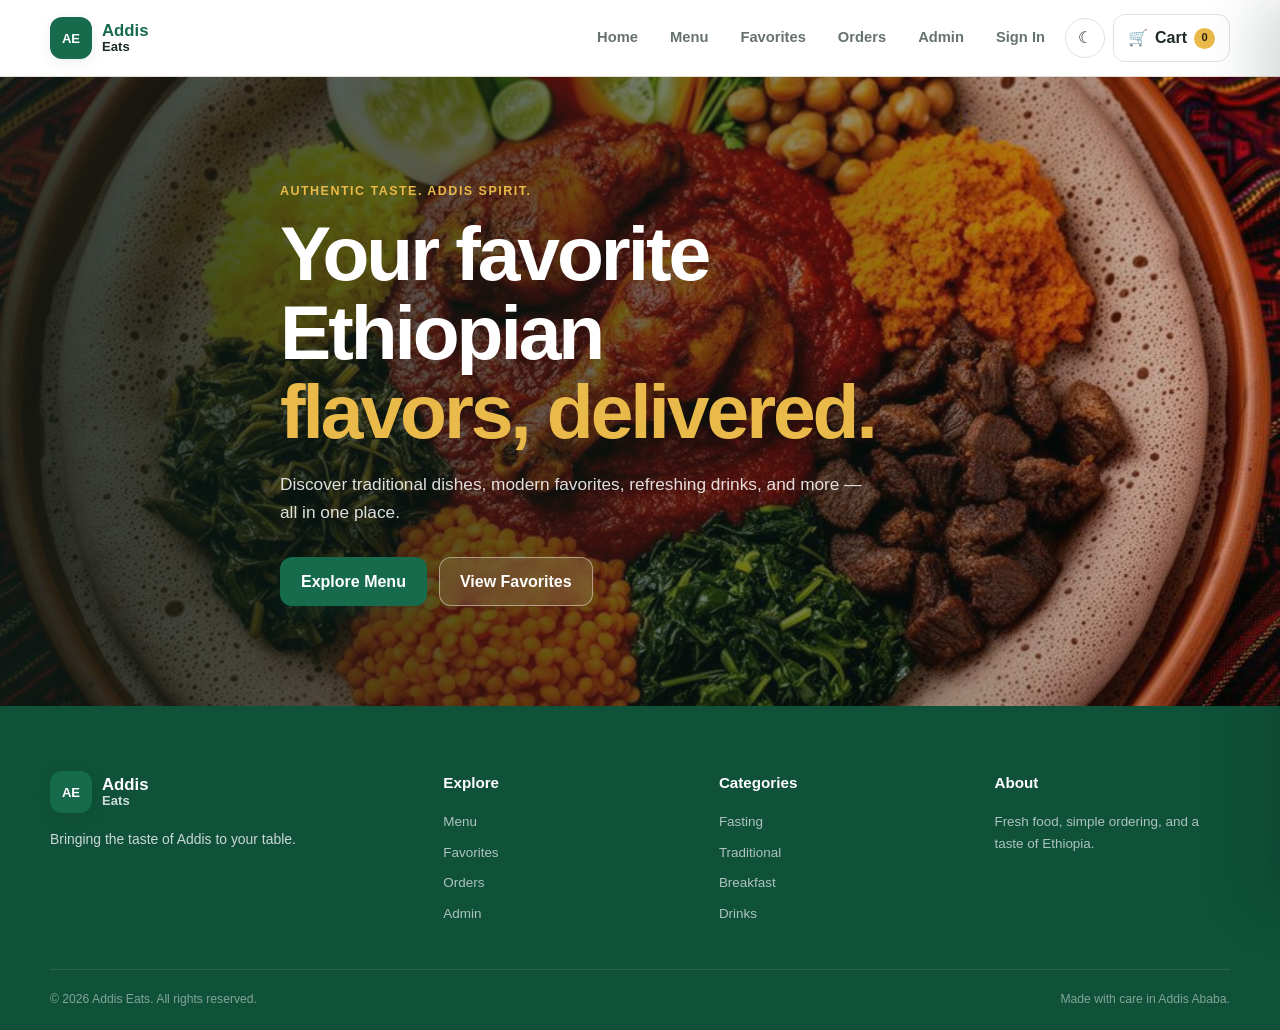
==== commit 163cb36c: "Polish customer order history and details modal" ====
--- a/index.html
+++ b/index.html
@@ -60,6 +60,8 @@
 
           <a href="#orders" data-scroll="orders"> Orders </a>
 
+          <a href="admin-login.html" class="admin-nav-link"> Admin </a>
+
           <button
             type="button"
             class="nav-signin-button"
@@ -372,44 +374,69 @@
       <!-- =========================
            SIGN IN
       ========================== -->
+
       <section class="signin-section section" id="signin" hidden>
         <div class="container auth-container">
           <div class="auth-card">
             <div class="auth-heading">
-              <span class="section-kicker"> Welcome back </span>
+              <span class="section-kicker">Welcome back</span>
 
               <h2>Sign In</h2>
-
-              <p>Sign in to continue to checkout and manage your orders.</p>
+            </div>
+
+            <div class="demo-credentials">
+              <p class="demo-credentials-title">Demo Account</p>
+
+              <p>
+                <strong>Username:</strong>
+                <code>customer</code>
+              </p>
+
+              <p>
+                <strong>Password:</strong>
+                <code>1234</code>
+              </p>
+
+              <p class="demo-credentials-note">
+                Use these details to try the customer checkout experience.
+              </p>
             </div>
 
             <form id="signin-form" novalidate>
               <div class="form-group">
-                <label for="signin-username"> Username </label>
+                <label for="signin-username">Username</label>
 
                 <input
                   type="text"
                   id="signin-username"
                   name="username"
-                  autocomplete="off"
+                  autocomplete="username"
                   required
                 />
 
-                <small class="field-error" id="signin-username-error"></small>
+                <small
+                  class="field-error"
+                  id="signin-username-error"
+                  hidden
+                ></small>
               </div>
 
               <div class="form-group">
-                <label for="signin-password"> Password </label>
+                <label for="signin-password">Password</label>
 
                 <input
                   type="password"
                   id="signin-password"
                   name="password"
-                  autocomplete="off"
+                  autocomplete="current-password"
                   required
                 />
 
-                <small class="field-error" id="signin-password-error"></small>
+                <small
+                  class="field-error"
+                  id="signin-password-error"
+                  hidden
+                ></small>
               </div>
 
               <p class="form-error" id="signin-error" hidden></p>
@@ -417,6 +444,10 @@
               <button type="submit" class="button button-primary button-full">
                 Sign In
               </button>
+
+              <p class="signin-helper-text">
+                Sign in to continue to checkout and manage your orders.
+              </p>
             </form>
           </div>
         </div>
@@ -856,6 +887,8 @@
           <a href="#favorites" data-scroll="favorites"> Favorites </a>
 
           <a href="#orders" data-scroll="orders"> Orders </a>
+
+          <a href="admin-login.html"> Admin </a>
         </div>
 
         <div class="footer-column">
--- a/css/style.css
+++ b/css/style.css
@@ -1445,22 +1445,19 @@
 .orders-list {
   display: flex;
   flex-direction: column;
-
-  gap: 18px;
+  gap: 22px;
+  max-width: 1000px;
+  margin: 28px auto 0;
 }
 
 /* Main order card */
 
 .order-card {
   overflow: hidden;
-
   border: 1px solid var(--border);
   border-radius: var(--radius-lg);
-
   background: var(--surface);
-
   box-shadow: var(--shadow-sm);
-
   transition:
     transform var(--transition),
     box-shadow var(--transition),
@@ -1469,9 +1466,7 @@
 
 .order-card:hover {
   transform: translateY(-2px);
-
-  border-color: rgba(23, 107, 77, 0.28);
-
+  border-color: rgba(23, 107, 77, 0.3);
   box-shadow: var(--shadow-md);
 }
 
@@ -1481,248 +1476,418 @@
   display: flex;
   align-items: center;
   justify-content: space-between;
-
-  gap: 20px;
-
-  padding: 19px 22px;
-
+  gap: 16px;
+  padding: 22px 24px;
   border-bottom: 1px solid var(--border);
-
   background: var(--surface);
 }
 
 .order-card-id {
+  display: inline-block;
   color: var(--text);
-
-  font-size: 0.98rem;
+  font-size: 1rem;
   font-weight: 850;
+  letter-spacing: -0.02em;
+  overflow-wrap: anywhere;
 }
 
 .order-card-date {
   display: block;
-
-  margin-top: 3px;
-
+  margin: 6px 0 0;
   color: var(--text-muted);
-
-  font-size: 0.76rem;
-}
-
-/* Status */
+  font-size: 0.8rem;
+  line-height: 1.5;
+}
+
+/* Status badges */
 
 .order-status {
   display: inline-flex;
   align-items: center;
-
-  min-height: 29px;
-
-  padding: 5px 11px;
-
+  justify-content: center;
+  flex-shrink: 0;
+  min-height: 30px;
+  padding: 6px 12px;
   border: 1px solid transparent;
-
   border-radius: 999px;
-
-  font-size: 0.72rem;
-  font-weight: 850;
-
+  font-size: 0.74rem;
+  font-weight: 800;
+  line-height: 1.2;
   text-transform: capitalize;
-
   white-space: nowrap;
 }
 
 .order-status.pending {
   background: #fff3d2;
-  color: #956d10;
+  color: #805b08;
+  border-color: #f2dfaa;
 }
 
 .order-status.confirmed {
   background: var(--primary-light);
   color: var(--primary);
+  border-color: rgba(23, 107, 77, 0.15);
 }
 
 .order-status.preparing {
   background: #eee8ff;
   color: #6747a8;
+  border-color: #ded3ff;
 }
 
 .order-status.out-for-delivery {
   background: #e4f0ff;
   color: #2767a8;
+  border-color: #cfe3ff;
 }
 
 .order-status.delivered {
   background: var(--success-light);
   color: var(--success);
+  border-color: rgba(45, 138, 91, 0.18);
 }
 
 .order-status.cancelled {
   background: var(--danger-light);
   color: var(--danger);
+  border-color: rgba(201, 75, 75, 0.18);
 }
 
 /* Order body */
 
 .order-card-body {
-  padding: 20px 22px;
-}
-
-.order-card-items {
-  margin-bottom: 18px;
-
+  padding: 20px 24px;
+}
+
+.order-items-preview {
+  display: flex;
+  flex-direction: column;
+  gap: 8px;
+}
+
+/* Individual food item */
+
+.order-item-preview {
+  display: grid;
+  grid-template-columns: 56px minmax(0, 1fr) auto;
+  align-items: center;
+  gap: 14px;
+  padding: 10px 0;
   color: var(--text-soft);
-
-  font-size: 0.87rem;
-  line-height: 1.7;
-}
-
-/* Individual order item preview */
-
-.order-item-preview {
+  font-size: 0.85rem;
+}
+
+.order-item-preview + .order-item-preview {
+  border-top: 1px solid var(--border);
+}
+
+.order-item-preview-image,
+.order-item-preview-placeholder {
+  display: block;
+  width: 56px;
+  height: 56px;
+  border-radius: var(--radius-md);
+  object-fit: cover;
+  background: var(--surface-soft);
+}
+
+.order-item-preview-placeholder {
+  display: grid;
+  place-items: center;
+  font-size: 1.5rem;
+}
+
+.order-item-preview-info {
+  display: flex;
+  flex-direction: column;
+  align-items: flex-start;
+  gap: 5px;
+  min-width: 0;
+}
+
+.order-item-preview-info strong {
+  color: var(--text);
+  font-size: 0.91rem;
+  font-weight: 800;
+  line-height: 1.4;
+  overflow-wrap: anywhere;
+}
+
+.order-item-preview-info span {
+  color: var(--text-muted);
+  font-size: 0.78rem;
+}
+
+.order-item-preview-price {
+  color: var(--text);
+  font-size: 0.86rem;
+  font-weight: 750;
+  text-align: right;
+  white-space: nowrap;
+}
+
+.order-more-items {
+  margin: 8px 0 0 70px;
+  color: var(--primary);
+  font-size: 0.82rem;
+  font-weight: 750;
+}
+
+/* Order footer */
+
+.order-card-footer {
   display: flex;
   align-items: center;
   justify-content: space-between;
-
-  gap: 15px;
-
-  padding: 7px 0;
-
+  gap: 20px;
+  padding: 18px 24px;
+  border-top: 1px solid var(--border);
+  background: var(--surface-soft);
+}
+
+.order-card-total {
+  display: flex;
+  flex-direction: column;
+  gap: 5px;
   color: var(--text-soft);
-
-  font-size: 0.83rem;
-}
-
-.order-item-preview strong {
-  color: var(--text);
-}
-
-/* Order footer */
-
-.order-card-footer {
+  font-size: 0.8rem;
+}
+
+.order-card-total strong {
+  color: var(--primary);
+  font-size: 1.25rem;
+  font-weight: 900;
+  letter-spacing: -0.02em;
+}
+
+/* Order action buttons */
+
+.order-actions {
   display: flex;
   align-items: center;
-  justify-content: space-between;
-
-  gap: 18px;
-
-  padding: 15px 22px 19px;
-
-  border-top: 1px solid var(--border);
-
-  background: var(--surface-soft);
-}
-
-.order-card-total {
-  color: var(--primary);
-
-  font-size: 1.05rem;
-  font-weight: 900;
-}
-
-/* Order action buttons */
-
-.order-actions {
-  display: flex;
-  align-items: center;
-
   flex-wrap: wrap;
-
-  gap: 8px;
+  gap: 10px;
 }
 
 .order-actions button,
 .reorder-button {
-  min-height: 37px;
-
   display: inline-flex;
   align-items: center;
   justify-content: center;
-
-  padding: 8px 13px;
-
+  min-height: 40px;
+  padding: 10px 16px;
   border: 1px solid var(--border);
-  border-radius: 9px;
-
+  border-radius: 10px;
   background: var(--surface);
   color: var(--text);
-
-  font-size: 0.76rem;
+  font-size: 0.8rem;
   font-weight: 800;
-
+  line-height: 1.2;
+  cursor: pointer;
   transition:
     background-color var(--transition),
     border-color var(--transition),
     color var(--transition),
-    transform var(--transition);
+    transform var(--transition),
+    box-shadow var(--transition);
 }
 
 .order-actions button:hover,
 .reorder-button:hover {
   transform: translateY(-1px);
-
   border-color: var(--primary);
-
   background: var(--primary-light);
-
   color: var(--primary);
 }
 
+.order-actions button:focus-visible,
+.reorder-button:focus-visible {
+  outline: 3px solid var(--accent);
+  outline-offset: 3px;
+}
+
+.order-actions .button-primary,
+.order-actions button[data-order-action="reorder"],
 .reorder-button {
   border-color: var(--primary);
-
   background: var(--primary);
-
-  color: #ffffff;
-}
-
+  color: #fff;
+}
+
+.order-actions .button-primary:hover,
+.order-actions button[data-order-action="reorder"]:hover,
 .reorder-button:hover {
+  border-color: var(--primary-dark);
   background: var(--primary-dark);
-
-  color: #ffffff;
-}
-
-/* Empty orders */
+  color: #fff;
+}
+
+/* Empty order history */
+
+#orders-empty-state {
+  max-width: 620px;
+  margin: 28px auto 0;
+}
+
+#orders-empty-state[hidden] {
+  display: none !important;
+}
 
 .orders-empty-state {
-  padding: 65px 25px;
-
+  padding: 56px 24px;
   text-align: center;
-
   border: 1px dashed var(--border);
   border-radius: var(--radius-lg);
-
   background: var(--surface);
 }
 
 .orders-empty-state::before {
   content: "📦";
-
+  display: grid;
+  place-items: center;
   width: 68px;
   height: 68px;
-
-  display: grid;
-  place-items: center;
-
-  margin: 0 auto 16px;
-
+  margin: 0 auto 18px;
   border-radius: 50%;
-
   background: var(--primary-light);
-
   font-size: 1.7rem;
 }
 
 .orders-empty-state h3 {
-  margin-bottom: 7px;
+  margin-bottom: 8px;
+  color: var(--text);
 }
 
 .orders-empty-state p {
   max-width: 400px;
-
-  margin: 0 auto 20px;
-
+  margin: 0 auto 22px;
   color: var(--text-soft);
-
-  font-size: 0.88rem;
+  font-size: 0.9rem;
+  line-height: 1.7;
+}
+
+/* Tablet */
+
+@media (max-width: 760px) {
+  .orders-list {
+    gap: 18px;
+    margin-top: 22px;
+  }
+
+  .order-card-header,
+  .order-card-body {
+    padding-right: 18px;
+    padding-left: 18px;
+  }
+
+  .order-card-footer {
+    align-items: flex-start;
+    padding: 17px 18px;
+  }
+
+  .order-actions {
+    justify-content: flex-end;
+  }
+}
+
+/* Mobile */
+
+@media (max-width: 560px) {
+  .orders-list {
+    gap: 16px;
+  }
+
+  .order-card {
+    border-radius: var(--radius-md);
+  }
+
+  .order-card-header {
+    align-items: flex-start;
+    gap: 10px;
+    padding: 17px 15px;
+  }
+
+  .order-card-id {
+    font-size: 0.9rem;
+  }
+
+  .order-card-date {
+    font-size: 0.74rem;
+  }
+
+  .order-status {
+    min-height: 27px;
+    padding: 5px 8px;
+    font-size: 0.68rem;
+    white-space: normal;
+    text-align: center;
+  }
+
+  .order-card-body {
+    padding: 12px 15px;
+  }
+
+  .order-item-preview {
+    grid-template-columns: 46px minmax(0, 1fr);
+    gap: 10px;
+    padding: 10px 0;
+  }
+
+  .order-item-preview-image,
+  .order-item-preview-placeholder {
+    width: 46px;
+    height: 46px;
+  }
+
+  .order-item-preview-info strong {
+    font-size: 0.84rem;
+  }
+
+  .order-item-preview-price {
+    grid-column: 2;
+    text-align: left;
+    font-size: 0.82rem;
+  }
+
+  .order-more-items {
+    margin-left: 56px;
+  }
+
+  .order-card-footer {
+    flex-direction: column;
+    gap: 15px;
+    padding: 16px 15px;
+  }
+
+  .order-card-total {
+    width: 100%;
+    flex-direction: row;
+    align-items: center;
+    justify-content: space-between;
+  }
+
+  .order-card-total strong {
+    font-size: 1.15rem;
+  }
+
+  .order-actions {
+    display: grid;
+    grid-template-columns: repeat(2, minmax(0, 1fr));
+    width: 100%;
+    gap: 8px;
+  }
+
+  .order-actions button,
+  .reorder-button {
+    width: 100%;
+    min-height: 42px;
+    padding: 9px 8px;
+    font-size: 0.76rem;
+  }
+
+  .orders-empty-state {
+    padding: 42px 18px;
+  }
 }
 
 /* =========================================================
@@ -2314,7 +2479,7 @@
 .site-footer {
   padding-top: 65px;
 
-  background: #10251d;
+  background: #0f5139;
   color: rgba(255, 255, 255, 0.78);
 }
 
@@ -2963,6 +3128,315 @@
   color: #8fc5f7;
 }
 
+
+/* =========================================================
+   CUSTOMER SIGN-IN — DEMO CREDENTIALS
+   ========================================================= */
+
+.demo-credentials {
+  margin-bottom: 24px;
+  padding: 16px 18px;
+
+  background: rgba(23, 107, 77, 0.08);
+  border: 1px solid rgba(23, 107, 77, 0.2);
+  border-radius: 14px;
+}
+
+.demo-credentials-title {
+  margin: 0 0 10px;
+  color: var(--primary);
+  font-size: 0.95rem;
+  font-weight: 800;
+}
+
+.demo-credentials p {
+  margin-top: 6px;
+  margin-bottom: 6px;
+}
+
+.demo-credentials code {
+  padding: 3px 7px;
+  border-radius: 5px;
+  background: rgba(23, 107, 77, 0.1);
+  font-size: 0.9rem;
+  font-weight: 700;
+}
+
+.demo-credentials .demo-credentials-note {
+  margin-top: 12px;
+  margin-bottom: 0;
+  color: var(--text-muted, #666);
+  font-size: 0.82rem;
+  line-height: 1.5;
+}
+
+.signin-helper-text {
+  margin: 14px 0 0;
+  color: var(--text-muted, #666);
+  font-size: 0.88rem;
+  line-height: 1.6;
+  text-align: center;
+}
+
+/* =========================================================
+   ORDER DETAILS MODAL
+   ========================================================= */
+
+.order-details-modal[hidden] {
+  display: none !important;
+}
+
+.order-details-modal {
+  position: fixed;
+  inset: 0;
+  z-index: 5000;
+  display: grid;
+  place-items: center;
+  padding: 20px;
+}
+
+.order-details-backdrop {
+  position: absolute;
+  inset: 0;
+  background: rgba(15, 30, 24, 0.7);
+  backdrop-filter: blur(4px);
+}
+
+.order-details-content {
+  position: relative;
+  z-index: 1;
+  width: min(100%, 680px);
+  max-height: calc(100vh - 40px);
+  overflow-y: auto;
+  overscroll-behavior: contain;
+  padding: 28px;
+  border: 1px solid var(--border);
+  border-radius: var(--radius-xl);
+  background: var(--surface);
+  color: var(--text);
+  box-shadow: var(--shadow-lg);
+  animation: orderDetailsAppear 0.2s ease-out;
+}
+
+.order-details-close {
+  position: absolute;
+  top: 14px;
+  right: 14px;
+  display: grid;
+  place-items: center;
+  width: 40px;
+  height: 40px;
+  border: 1px solid var(--border);
+  border-radius: 50%;
+  background: var(--surface-soft);
+  color: var(--text);
+  font-size: 1.7rem;
+  cursor: pointer;
+}
+
+.order-details-close:hover {
+  background: var(--primary-light);
+}
+
+.order-details-close:focus-visible,
+.order-details-content button:focus-visible {
+  outline: 3px solid var(--accent);
+  outline-offset: 3px;
+}
+
+.order-details-header {
+  padding: 8px 42px 22px 0;
+  border-bottom: 1px solid var(--border);
+}
+
+.order-details-eyebrow {
+  margin: 0 0 8px;
+  color: var(--primary);
+  font-size: 0.75rem;
+  font-weight: 800;
+  letter-spacing: 0.12em;
+}
+
+.order-details-header h2 {
+  margin: 0 0 8px;
+  font-size: clamp(1.5rem, 4vw, 2rem);
+}
+
+.order-details-number,
+.order-details-date {
+  margin: 5px 0;
+  color: var(--text-soft);
+  overflow-wrap: anywhere;
+}
+
+.order-details-header .order-status {
+  display: inline-flex;
+  margin-top: 12px;
+}
+
+.order-details-section {
+  padding: 20px 0;
+  border-bottom: 1px solid var(--border);
+}
+
+.order-details-section h3 {
+  margin: 0 0 14px;
+  font-size: 1.05rem;
+}
+
+.order-details-items {
+  display: flex;
+  flex-direction: column;
+  gap: 12px;
+}
+
+.order-details-item {
+  display: grid;
+  grid-template-columns: 58px minmax(0, 1fr) auto;
+  align-items: center;
+  gap: 12px;
+}
+
+.order-details-item-image,
+.order-details-item-placeholder {
+  width: 58px;
+  height: 58px;
+  border-radius: var(--radius-md);
+  object-fit: cover;
+  background: var(--surface-soft);
+}
+
+.order-details-item-placeholder {
+  display: grid;
+  place-items: center;
+  font-size: 1.5rem;
+}
+
+.order-details-item-info {
+  display: flex;
+  flex-direction: column;
+  gap: 5px;
+  min-width: 0;
+}
+
+.order-details-item-info strong {
+  overflow-wrap: anywhere;
+}
+
+.order-details-item-info span,
+.order-details-item-total {
+  color: var(--text-soft);
+  font-size: 0.9rem;
+}
+
+.order-details-item-total {
+  color: var(--text);
+  text-align: right;
+}
+
+.order-details-summary-row {
+  display: flex;
+  justify-content: space-between;
+  gap: 16px;
+  margin: 12px 0;
+}
+
+.order-details-grand-total {
+  margin-top: 16px;
+  padding-top: 16px;
+  border-top: 1px dashed var(--border);
+  font-size: 1.08rem;
+}
+
+.order-details-section > p {
+  display: flex;
+  justify-content: space-between;
+  gap: 16px;
+  margin: 12px 0;
+}
+
+.order-details-section > p span {
+  color: var(--text-soft);
+}
+
+.order-details-section > p strong {
+  text-align: right;
+  overflow-wrap: anywhere;
+}
+
+.order-details-instructions {
+  margin-top: 16px;
+  padding: 14px;
+  border-radius: var(--radius-md);
+  background: var(--surface-soft);
+}
+
+.order-details-instructions > span {
+  font-weight: 700;
+}
+
+.order-details-instructions p {
+  margin-bottom: 0;
+  white-space: pre-wrap;
+  overflow-wrap: anywhere;
+}
+
+.order-details-footer {
+  display: flex;
+  justify-content: flex-end;
+  padding-top: 20px;
+}
+
+@keyframes orderDetailsAppear {
+  from {
+    opacity: 0;
+    transform: translateY(10px) scale(0.99);
+  }
+
+  to {
+    opacity: 1;
+    transform: translateY(0) scale(1);
+  }
+}
+
+@media (max-width: 560px) {
+  .order-details-modal {
+    padding: 10px;
+  }
+
+  .order-details-content {
+    max-height: calc(100vh - 20px);
+    padding: 22px 16px;
+    border-radius: var(--radius-lg);
+  }
+
+  .order-details-item {
+    grid-template-columns: 46px minmax(0, 1fr);
+    gap: 10px;
+  }
+
+  .order-details-item-image,
+  .order-details-item-placeholder {
+    width: 46px;
+    height: 46px;
+  }
+
+  .order-details-item-total {
+    grid-column: 2;
+    text-align: left;
+  }
+
+  .order-details-section > p {
+    flex-direction: column;
+    gap: 4px;
+  }
+
+  .order-details-section > p strong {
+    text-align: left;
+  }
+}
+
+
 /* =========================================================
    END OF CUSTOMER STYLES
    ========================================================= */
